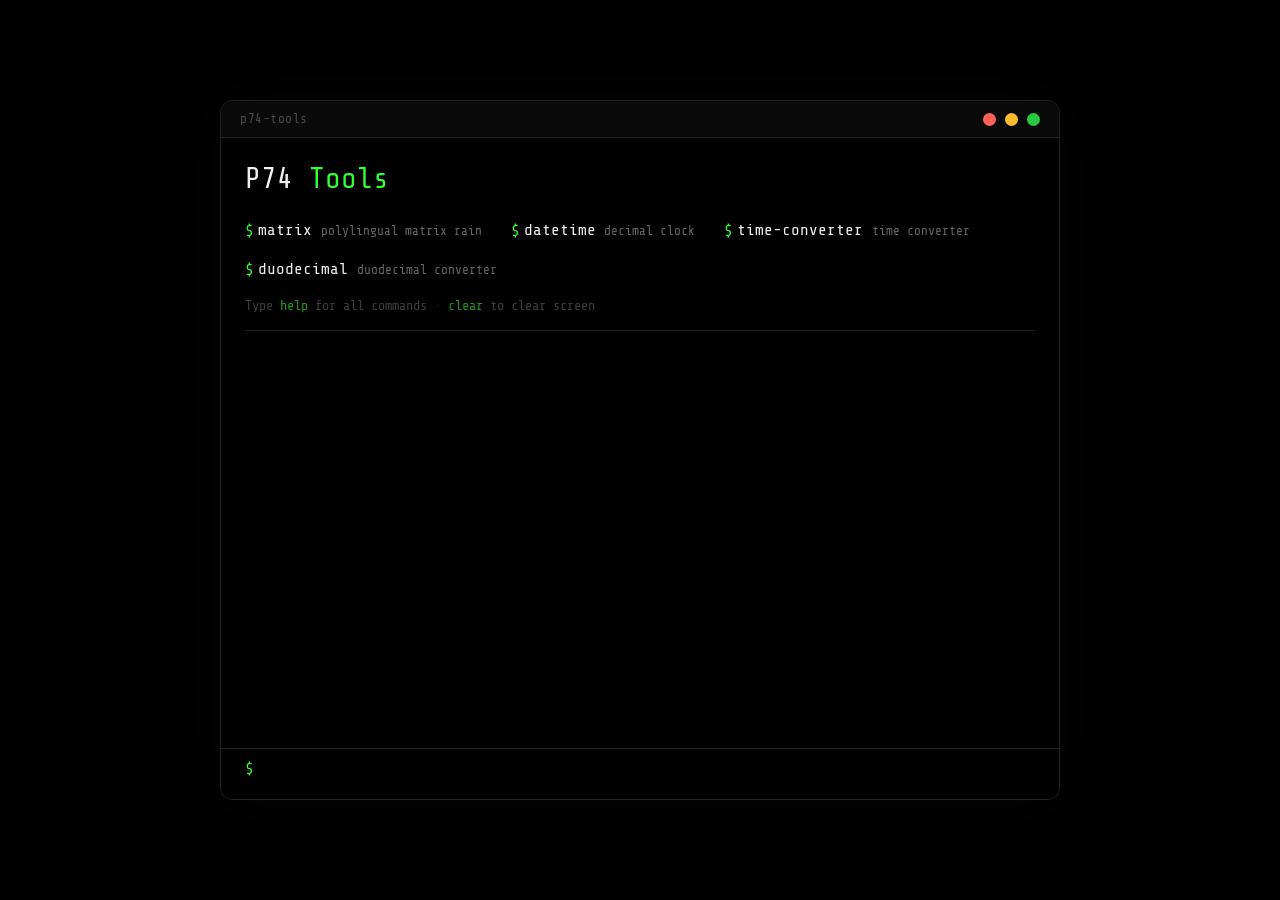
==== index.html @ e66444fe "Fixed mobile view index.html" ====
<!DOCTYPE html>
<html lang="en">

<head>
    <meta charset="UTF-8" />
    <meta http-equiv="X-UA-Compatible" content="IE=edge" />
    <meta name="viewport" content="width=device-width, initial-scale=1.0" />
    <title>P74 Tools</title>

    <link rel="preconnect" href="https://fonts.googleapis.com" />
    <link rel="preconnect" href="https://fonts.gstatic.com" crossorigin />
    <link href="https://fonts.googleapis.com/css2?family=Share+Tech+Mono&display=swap" rel="stylesheet" />

    <style>
    /* ── reset & base ── */
    * {
    margin: 0;
    padding: 0;
    box-sizing: border-box;
	}

	:root {
		font-size: 16px;
		--bg: #000000;
		--fg: #f0f0f0;
		--dim: #666666;
		--prompt: #33ff33;
		--border: #222222;
		--dot-red: #ff5f56;
		--dot-yellow: #ffbd2e;
		--dot-green: #27c93f;
	}

	html,
	body {
		height: 100%;
		overflow: hidden;
	}

	body {
		background: var(--bg);
		color: var(--fg);
		font-family: 'Share Tech Mono', monospace;
		display: flex;
		align-items: center;
		justify-content: center;
		padding: 2vw;
		margin: 0;
	}

	/* ── terminal window ── */
	.terminal {
		width: 100%;
		max-width: 840px;
		height: 90vh;
		max-height: 700px;
		background: var(--bg);
		border: 1px solid var(--border);
		border-radius: 12px;
		overflow: hidden;
		box-shadow: 0 0 60px rgba(255, 255, 255, 0.02);
		display: flex;
		flex-direction: column;
	}

	/* ── title bar ── */
	.titlebar {
		display: flex;
		align-items: center;
		padding: 0.7rem 1.2rem;
		background: #0a0a0a;
		border-bottom: 1px solid var(--border);
		user-select: none;
		flex-shrink: 0;
	}

	.titlebar .label {
		font-size: 0.8rem;
		color: var(--dim);
		letter-spacing: 0.04em;
		opacity: 0.7;
		font-family: 'Share Tech Mono', monospace;
	}

	.dots {
		display: flex;
		gap: 0.55rem;
		margin-left: auto;
		flex-shrink: 0;
	}

	.dot {
		width: 13px;
		height: 13px;
		border-radius: 50%;
		display: block;
		flex-shrink: 0;
	}
	.dot.red {
		background: var(--dot-red);
	}
	.dot.yellow {
		background: var(--dot-yellow);
	}
	.dot.green {
		background: var(--dot-green);
	}

	/* ── output area ── */
	.output {
		flex: 1;
		overflow-y: auto;
		padding: 0.5rem 1.5rem 0.2rem 1.5rem;
		background: var(--bg);
		font-size: 1rem;
		line-height: 1.6;
		scroll-behavior: smooth;
	}

	.output::-webkit-scrollbar {
		width: 6px;
	}
	.output::-webkit-scrollbar-track {
		background: transparent;
	}
	.output::-webkit-scrollbar-thumb {
		background: var(--border);
		border-radius: 4px;
	}
	.output::-webkit-scrollbar-thumb:hover {
		background: var(--dim);
	}

	/* ── sticky header (always visible) ── */
	.sticky-header {
		position: sticky;
		top: 0;
		background: var(--bg);
		z-index: 2;
		padding: 0.6rem 0 0.8rem 0;
		border-bottom: 1px solid var(--border);
		margin-bottom: 0.8rem;
	}

	.sticky-header .title {
		font-size: 1.8rem;
		color: var(--fg);
	}
	.sticky-header .title span {
		color: var(--prompt);
	}
	.sticky-header .hint {
		color: var(--dim);
		font-size: 0.85rem;
		margin-top: 0.4rem;
		opacity: 0.6;
	}

	.sticky-header .cmd-grid {
		display: flex;
		flex-wrap: wrap;
		gap: 0.8rem 1.8rem;
		margin-top: 0.7rem;
		padding: 0.3rem 0;
	}

	.sticky-header .cmd-grid a {
		color: var(--fg);
		text-decoration: none;
		font-size: 1rem;
		transition: color 0.2s;
		display: inline-flex;
		align-items: center;
		gap: 0.25rem;
	}

	.sticky-header .cmd-grid a .prompt-symbol {
		color: var(--prompt);
		font-weight: 400;
	}

	.sticky-header .cmd-grid a:hover {
		color: var(--prompt);
	}

	.sticky-header .cmd-grid a .cmd-name {
		border-bottom: 1px solid transparent;
		transition: border-color 0.2s;
	}
	.sticky-header .cmd-grid a:hover .cmd-name {
		border-bottom-color: var(--prompt);
	}

	.sticky-header .cmd-grid a .cmd-desc {
		color: var(--dim);
		font-size: 0.8rem;
		margin-left: 0.3rem;
	}
	.sticky-header .cmd-grid a:hover .cmd-desc {
		color: var(--dim);
	}

	/* ── dynamic lines ── */
	.output .line {
		white-space: pre-wrap;
		word-break: break-word;
		padding: 0.05rem 0;
	}

	.output .line.prompt-line {
		color: var(--fg);
	}

	.output .line.prompt-line .prompt-symbol {
		color: var(--prompt);
	}

	.output .line.output-line {
		color: var(--fg);
		padding-left: 0.5rem;
	}

	.output .line.output-line.dim {
		color: var(--dim);
	}

	.output .line.output-line.error {
		color: #ff6b6b;
	}

	.output .line.output-line.success {
		color: var(--prompt);
	}

	.output .line.output-line.help {
		color: var(--fg);
	}

	.output .line.output-line.help .cmd-name {
		color: #66d9ff;
	}

	.output .line.output-line.help .cmd-desc {
		color: var(--dim);
	}

	/* ── input line ── */
	.input-line {
		display: flex;
		align-items: center;
		padding: 0.6rem 1.5rem 1.2rem 1.5rem;
		background: var(--bg);
		border-top: 1px solid var(--border);
		flex-shrink: 0;
		gap: 0.6rem;
	}

	.input-line .prompt {
		color: var(--prompt);
		font-size: 1rem;
		font-family: 'Share Tech Mono', monospace;
		flex-shrink: 0;
	}

	.input-line #command-input {
		flex: 1;
		background: transparent;
		border: none;
		outline: none;
		color: var(--fg);
		font-family: 'Share Tech Mono', monospace;
		font-size: 1rem;
		padding: 0.1rem 0;
		caret-color: var(--prompt);
		min-width: 0;
	}

	.input-line #command-input::selection {
		background: rgba(51, 255, 51, 0.25);
	}

	/* ── responsive ── */
	@media (max-width: 640px) {
		:root {
			font-size: 14px;
		}
		/* Add margins on mobile – body padding increased */
		body {
			padding: 3vh 3vw;
		}
		.terminal {
			max-height: 88vh;
			height: 88vh;
			border-radius: 8px;
		}
		.output {
			padding: 0.3rem 1rem 0.2rem 1rem;
		}
		.input-line {
			padding: 0.4rem 1rem 0.8rem 1rem;
		}
		.titlebar {
			padding: 0.5rem 0.8rem;
		}
		.dot {
			width: 10px;
			height: 10px;
		}
		.titlebar .label {
			font-size: 0.65rem;
		}
		.sticky-header .title {
			font-size: 1.4rem;
		}
		.sticky-header .cmd-grid {
			gap: 0.4rem 1rem;
		}
		.sticky-header .cmd-grid a {
			font-size: 0.9rem;
		}
		.sticky-header .cmd-grid a .cmd-desc {
			display: none;
		}
	}

	@media (max-width: 400px) {
		:root {
			font-size: 12px;
		}
		body {
			padding: 2.5vh 2.5vw;
		}
		.terminal {
			max-height: 85vh;
			height: 85vh;
			border-radius: 6px;
		}
		.output {
			padding: 0.2rem 0.6rem 0.2rem 0.6rem;
		}
		.input-line {
			padding: 0.3rem 0.6rem 0.6rem 0.6rem;
		}
		.sticky-header .title {
			font-size: 1.2rem;
		}
		.sticky-header .cmd-grid a {
			font-size: 0.8rem;
		}
	}

	@media print {
		body {
			background: white;
			padding: 1rem;
		}
		.terminal {
			border-color: #ccc;
			box-shadow: none;
			height: auto;
			max-height: none;
			border-radius: 4px;
		}
		.titlebar {
			background: #eee;
			border-color: #ccc;
		}
		.titlebar .label {
			color: #555;
		}
		.dot {
			border: 1px solid #999;
			background: #ccc !important;
		}
		.output {
			background: white;
			color: black;
			overflow: visible;
			padding: 1rem;
		}
		.sticky-header {
			background: white;
			border-color: #ccc;
		}
		.sticky-header .title {
			color: black;
		}
		.sticky-header .title span {
			color: #006600;
		}
		.sticky-header .hint {
			color: #555;
		}
		.sticky-header .cmd-grid a {
			color: black;
		}
		.sticky-header .cmd-grid a .prompt-symbol {
			color: #006600;
		}
		.sticky-header .cmd-grid a .cmd-desc {
			color: #555;
		}
		.sticky-header .cmd-grid a:hover .cmd-name {
			border-bottom-color: #006600;
		}
		.output .line {
			color: black !important;
		}
		.output .line.prompt-line .prompt-symbol {
			color: #006600 !important;
		}
		.output .line.output-line.dim {
			color: #555 !important;
		}
		.output .line.output-line.error {
			color: #cc0000 !important;
		}
		.output .line.output-line.success {
			color: #006600 !important;
		}
		.output .line.output-line.help .cmd-name {
			color: #0055aa !important;
		}
		.output .line.output-line.help .cmd-desc {
			color: #555 !important;
		}
		.input-line {
			border-color: #ccc;
			background: white;
			padding: 0.5rem 1rem;
		}
		.input-line .prompt {
			color: #006600 !important;
		}
		.input-line #command-input {
			color: black;
			caret-color: black;
		}
		.input-line #command-input::selection {
			background: #ccc;
		}
	}
    </style>
</head>

<body>

    <div class="terminal">

        <!-- title bar -->
        <div class="titlebar">
            <span class="label">p74-tools</span>
            <span class="dots">
                <span class="dot red"></span>
                <span class="dot yellow"></span>
                <span class="dot green"></span>
            </span>
        </div>

        <!-- output -->
        <div class="output" id="output"></div>

        <!-- input line -->
        <div class="input-line">
            <span class="prompt">$</span>
            <input type="text" id="command-input" autofocus autocomplete="off" spellcheck="false" />
        </div>

    </div>

    <script>
        (function() {
            // ── DOM refs ──
            const output = document.getElementById('output');
            const input = document.getElementById('command-input');

            // ── state ──
            let history = [];
            let historyIndex = -1;

            // ── helpers ──
            function scrollToBottom() {
                output.scrollTop = output.scrollHeight;
            }

            function appendLine(text, className = '') {
                const div = document.createElement('div');
                div.className = 'line ' + className;
                div.innerHTML = text;
                output.appendChild(div);
                scrollToBottom();
            }

            function appendOutput(text, className = 'output-line') {
                appendLine(text, className);
            }

            function appendPrompt(cmd) {
                appendLine(`<span class="prompt-symbol">$</span> ${cmd}`, 'prompt-line');
            }

            // ── sticky header (always visible) ──
            function buildStickyHeader() {
                const header = document.createElement('div');
                header.className = 'sticky-header';
                header.id = 'sticky-header';
                header.innerHTML = `
                    <div class="title">P74 <span>Tools</span></div>
                    <div class="cmd-grid">
                        <a href="matrix.html">
                            <span class="prompt-symbol">$</span>
                            <span class="cmd-name">matrix</span>
                            <span class="cmd-desc">polylingual matrix rain</span>
                        </a>
                        <a href="datetime.html">
                            <span class="prompt-symbol">$</span>
                            <span class="cmd-name">datetime</span>
                            <span class="cmd-desc">decimal clock</span>
                        </a>
                        <a href="datetime-converter.html">
                            <span class="prompt-symbol">$</span>
                            <span class="cmd-name">time-converter</span>
                            <span class="cmd-desc">time converter</span>
                        </a>
                        <a href="duodecimal.html">
                            <span class="prompt-symbol">$</span>
                            <span class="cmd-name">duodecimal</span>
                            <span class="cmd-desc">duodecimal converter</span>
                        </a>
                    </div>
                    <div class="hint">Type <span style="color:var(--prompt)">help</span> for all commands · <span style="color:var(--prompt)">clear</span> to clear screen</div>
                `;
                return header;
            }

            function renderStickyHeader() {
                const old = document.getElementById('sticky-header');
                if (old) old.remove();
                const header = buildStickyHeader();
                output.prepend(header);
                scrollToBottom();
            }

            // ── command logic ──
            function processCommand(cmd) {
                const trimmed = cmd.trim();

                if (trimmed === '') {
                    appendPrompt('');
                    return;
                }

                appendPrompt(trimmed);

                const lower = trimmed.toLowerCase();

                // ---- new commands ----
                // cat (alone or with arguments)
                if (lower === 'cat' || lower.startsWith('cat ')) {
                    appendOutput('Meow', 'output-line');
                    return;
                }

                // touch (alone or with arguments)
                if (lower === 'touch' || lower.startsWith('touch ')) {
                    appendOutput('permission denied', 'output-line error');
                    return;
                }

                // uname (exact match only)
                if (lower === 'uname') {
                    appendOutput('P74', 'output-line');
                    return;
                }

                // whoami (exact match only)
                if (lower === 'whoami') {
                    appendOutput('Pouyan', 'output-line');
                    return;
                }

                // man (alone or with argument)
                if (lower === 'man' || lower.startsWith('man ')) {
                    let arg = '';
                    if (lower === 'man') {
                        arg = '';
                    } else {
                        // extract the argument after the space (preserve original case)
                        const spaceIndex = trimmed.indexOf(' ');
                        if (spaceIndex !== -1) {
                            arg = trimmed.substring(spaceIndex + 1);
                        } else {
                            // fallback (should not happen)
                            arg = '';
                        }
                    }
                    appendOutput(`= woman${arg ? ' ' + arg : ''}`, 'output-line');
                    return;
                }
				
				// woman (alone or with argument)
                if (lower === 'woman' || lower.startsWith('woman ')) {
                    let arg = '';
                    if (lower === 'woman') {
                        arg = '';
                    } else {
                        // extract the argument after the space (preserve original case)
                        const spaceIndex = trimmed.indexOf(' ');
                        if (spaceIndex !== -1) {
                            arg = trimmed.substring(spaceIndex + 1);
                        } else {
                            // fallback (should not happen)
                            arg = '';
                        }
                    }
                    appendOutput(`= man${arg ? ' ' + arg : ''}`, 'output-line');
                    return;
                }

                // Navigation commands – redirect immediately
                const navCommands = {
                    'matrix': 'matrix.html',
                    'datetime': 'datetime.html',
                    'time-converter': 'datetime-converter.html',
                    'duodecimal': 'duodecimal.html',
                };

                if (navCommands[lower]) {
                    window.location.href = navCommands[lower];
                    return;
                }

                // System / easter egg commands
                switch (lower) {
                    case 'exit':
                        appendOutput('→ closing tab …', 'output-line dim');
                        setTimeout(() => {
                            try {
                                window.close();
                            } catch (_) {
                                appendOutput('⚠️  Cannot close tab programmatically. Please close it manually (Ctrl+W / Cmd+W).',
                                    'output-line error');
                            }
                        }, 200);
                        break;

                    case 'help':
                        appendOutput('', '');
                        appendOutput('Available commands:', 'output-line help');
                        appendOutput('  <span class="cmd-name">matrix</span>            <span class="cmd-desc">Polylingual Matrix Rain</span>',
                            'output-line help');
                        appendOutput('  <span class="cmd-name">datetime</span>          <span class="cmd-desc">Decimal Clock</span>',
                            'output-line help');
                        appendOutput('  <span class="cmd-name">time-converter</span>    <span class="cmd-desc">Time Converter</span>',
                            'output-line help');
                        appendOutput('  <span class="cmd-name">duodecimal</span>        <span class="cmd-desc">Duodecimal Converter</span>',
                            'output-line help');
                        appendOutput('  <span class="cmd-name">cat</span>               <span class="cmd-desc">Concatenate files</span>',
                            'output-line help');
                        appendOutput('  <span class="cmd-name">man</span>               <span class="cmd-desc">Reference manuals</span>',
                            'output-line help');
                        appendOutput('  <span class="cmd-name">touch</span>             <span class="cmd-desc">Change file timestamps</span>',
                            'output-line help');
                        appendOutput('  <span class="cmd-name">uname</span>             <span class="cmd-desc">Print system name</span>',
                            'output-line help');
                        appendOutput('  <span class="cmd-name">whoami</span>            <span class="cmd-desc">Print current user</span>',
                            'output-line help');
                        appendOutput('  <span class="cmd-name">clear</span>             <span class="cmd-desc">Clear the terminal screen</span>',
                            'output-line help');
                        appendOutput('  <span class="cmd-name">exit</span>              <span class="cmd-desc">Close the tab</span>',
                            'output-line help');
                        appendOutput('  <span class="cmd-name">help</span>              <span class="cmd-desc">Show this help</span>',
                            'output-line help');
                        appendOutput('  <span class="cmd-name">pwd</span>               <span class="cmd-desc">Print working directory</span>',
                            'output-line help');
                        appendOutput('  <span class="cmd-name">ls</span>                <span class="cmd-desc">List directory contents</span>',
                            'output-line help');
                        appendOutput('  <span class="cmd-name">cd</span>                <span class="cmd-desc">Change directory</span>',
                            'output-line help');
                        appendOutput('', '');
                        break;

                    case 'clear':
                        const header = document.getElementById('sticky-header');
                        output.innerHTML = '';
                        if (header) {
                            output.appendChild(header);
                        } else {
                            renderStickyHeader();
                        }
                        scrollToBottom();
                        break;

                    case 'pwd':
                        appendOutput('/ir/01001010/index', 'output-line dim');
                        break;

                    case 'ls':
                        appendOutput('permission denied', 'output-line error');
                        break;

                    case 'cd':
                        appendOutput('permission denied', 'output-line error');
                        break;

                    default:
                        appendOutput(`"${trimmed}": command not found`, 'output-line error');
                        break;
                }
            }

            // ── input handling ──
            function handleSubmit() {
                const cmd = input.value;
                if (cmd === undefined || cmd === null) return;

                const trimmed = cmd.trim();
                if (trimmed !== '') {
                    history.push(cmd);
                    historyIndex = history.length;
                } else {
                    historyIndex = history.length;
                }

                input.value = '';
                processCommand(cmd);
                historyIndex = history.length;
            }

            // ── keyboard events ──
            input.addEventListener('keydown', function(e) {
                if (e.key === 'Enter') {
                    e.preventDefault();
                    handleSubmit();
                    return;
                }

                if (e.key === 'ArrowUp') {
                    e.preventDefault();
                    if (history.length === 0) return;
                    if (historyIndex > 0) {
                        historyIndex--;
                        input.value = history[historyIndex];
                    }
                    setTimeout(() => {
                        input.selectionStart = input.selectionEnd = input.value.length;
                    }, 0);
                    return;
                }

                if (e.key === 'ArrowDown') {
                    e.preventDefault();
                    if (history.length === 0) return;
                    if (historyIndex < history.length - 1) {
                        historyIndex++;
                        input.value = history[historyIndex];
                    } else {
                        historyIndex = history.length;
                        input.value = '';
                    }
                    setTimeout(() => {
                        input.selectionStart = input.selectionEnd = input.value.length;
                    }, 0);
                    return;
                }

                // Ctrl+L / Cmd+L → clear
                if ((e.ctrlKey || e.metaKey) && e.key === 'l') {
                    e.preventDefault();
                    const header = document.getElementById('sticky-header');
                    output.innerHTML = '';
                    if (header) {
                        output.appendChild(header);
                    } else {
                        renderStickyHeader();
                    }
                    scrollToBottom();
                }
            });

            // ── focus management ──
            document.querySelector('.terminal').addEventListener('click', function(e) {
                if (e.target.tagName !== 'INPUT') {
                    input.focus();
                }
            });

            input.addEventListener('blur', function() {
                setTimeout(() => {
                    if (document.activeElement !== input) {
                        input.focus();
                    }
                }, 10);
            });

            // ── init ──
            renderStickyHeader();

            setTimeout(() => {
                input.focus();
            }, 100);

            output.addEventListener('click', function() {
                input.focus();
            });

            console.log('⎯⎯⎯⎯⎯⎯⎯⎯⎯⎯⎯⎯⎯⎯⎯⎯⎯⎯⎯⎯⎯⎯⎯⎯⎯⎯⎯⎯⎯⎯⎯⎯⎯⎯⎯⎯⎯⎯⎯⎯⎯⎯⎯⎯⎯⎯⎯⎯');
            console.log('  P74 Tools terminal active');
            console.log('  Type "help" for commands · "clear" to clear');
            console.log('⎯⎯⎯⎯⎯⎯⎯⎯⎯⎯⎯⎯⎯⎯⎯⎯⎯⎯⎯⎯⎯⎯⎯⎯⎯⎯⎯⎯⎯⎯⎯⎯⎯⎯⎯⎯⎯⎯⎯⎯⎯⎯⎯⎯⎯⎯⎯⎯');

        })();
    </script>

</body>

</html>
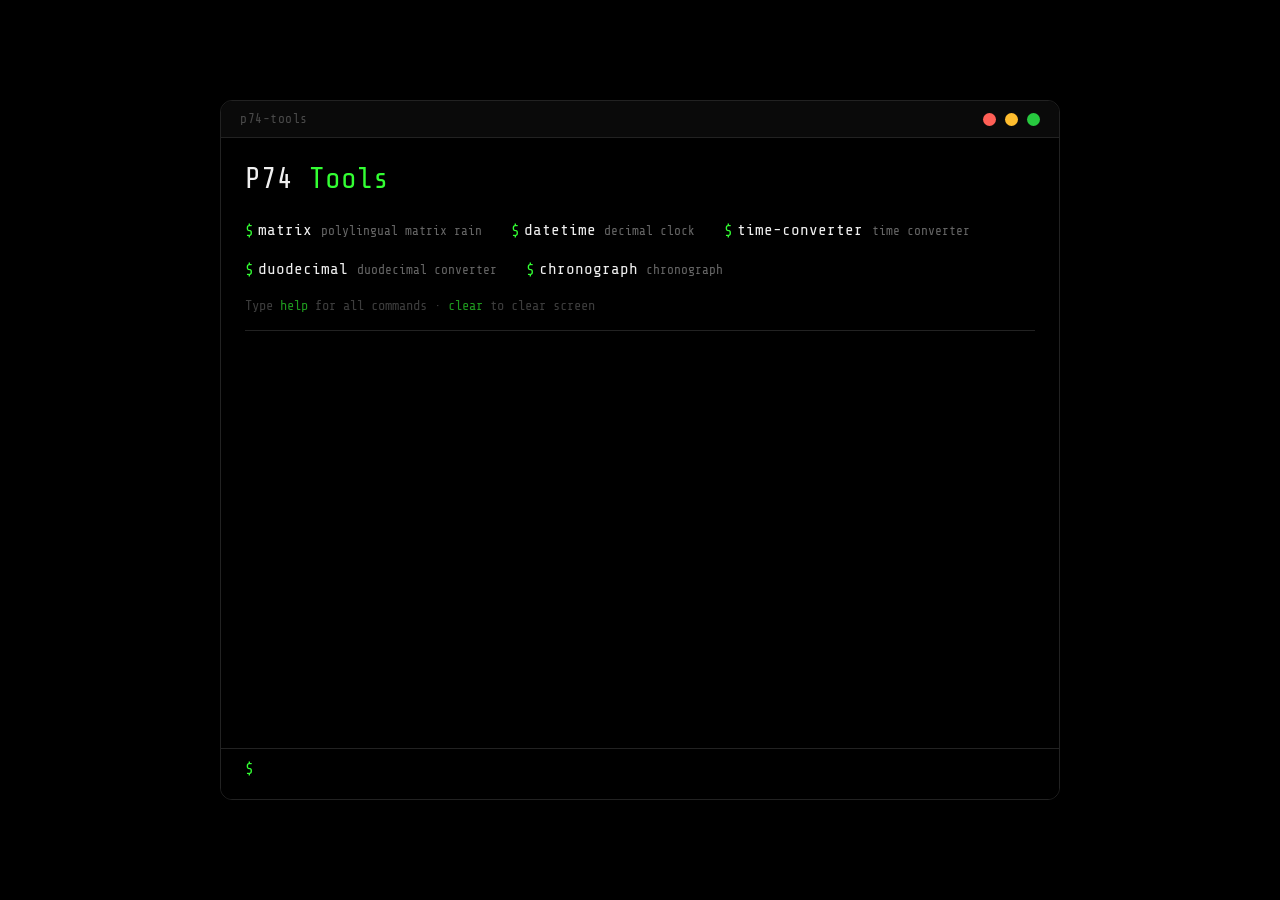
==== commit b1abbfb3: "Added new page" ====
--- a/index.html
+++ b/index.html
@@ -10,6 +10,8 @@
     <link rel="preconnect" href="https://fonts.googleapis.com" />
     <link rel="preconnect" href="https://fonts.gstatic.com" crossorigin />
     <link href="https://fonts.googleapis.com/css2?family=Share+Tech+Mono&display=swap" rel="stylesheet" />
+	
+	<link rel="icon" href="icon.ico" />
 
     <style>
     /* ── reset & base ── */
@@ -58,7 +60,7 @@
 		border: 1px solid var(--border);
 		border-radius: 12px;
 		overflow: hidden;
-		box-shadow: 0 0 60px rgba(255, 255, 255, 0.02);
+		/* removed box-shadow to eliminate glow */
 		display: flex;
 		flex-direction: column;
 	}
@@ -527,6 +529,11 @@
                             <span class="cmd-name">duodecimal</span>
                             <span class="cmd-desc">duodecimal converter</span>
                         </a>
+                        <a href="chronograph.html">
+                            <span class="prompt-symbol">$</span>
+                            <span class="cmd-name">chronograph</span>
+                            <span class="cmd-desc">chronograph</span>
+                        </a>
                     </div>
                     <div class="hint">Type <span style="color:var(--prompt)">help</span> for all commands · <span style="color:var(--prompt)">clear</span> to clear screen</div>
                 `;
@@ -623,6 +630,7 @@
                     'datetime': 'datetime.html',
                     'time-converter': 'datetime-converter.html',
                     'duodecimal': 'duodecimal.html',
+                    'chronograph': 'chronograph.html',
                 };
 
                 if (navCommands[lower]) {
@@ -655,6 +663,8 @@
                             'output-line help');
                         appendOutput('  <span class="cmd-name">duodecimal</span>        <span class="cmd-desc">Duodecimal Converter</span>',
                             'output-line help');
+                        appendOutput('  <span class="cmd-name">chronograph</span>       <span class="cmd-desc">Chronograph</span>',
+                            'output-line help');
                         appendOutput('  <span class="cmd-name">cat</span>               <span class="cmd-desc">Concatenate files</span>',
                             'output-line help');
                         appendOutput('  <span class="cmd-name">man</span>               <span class="cmd-desc">Reference manuals</span>',
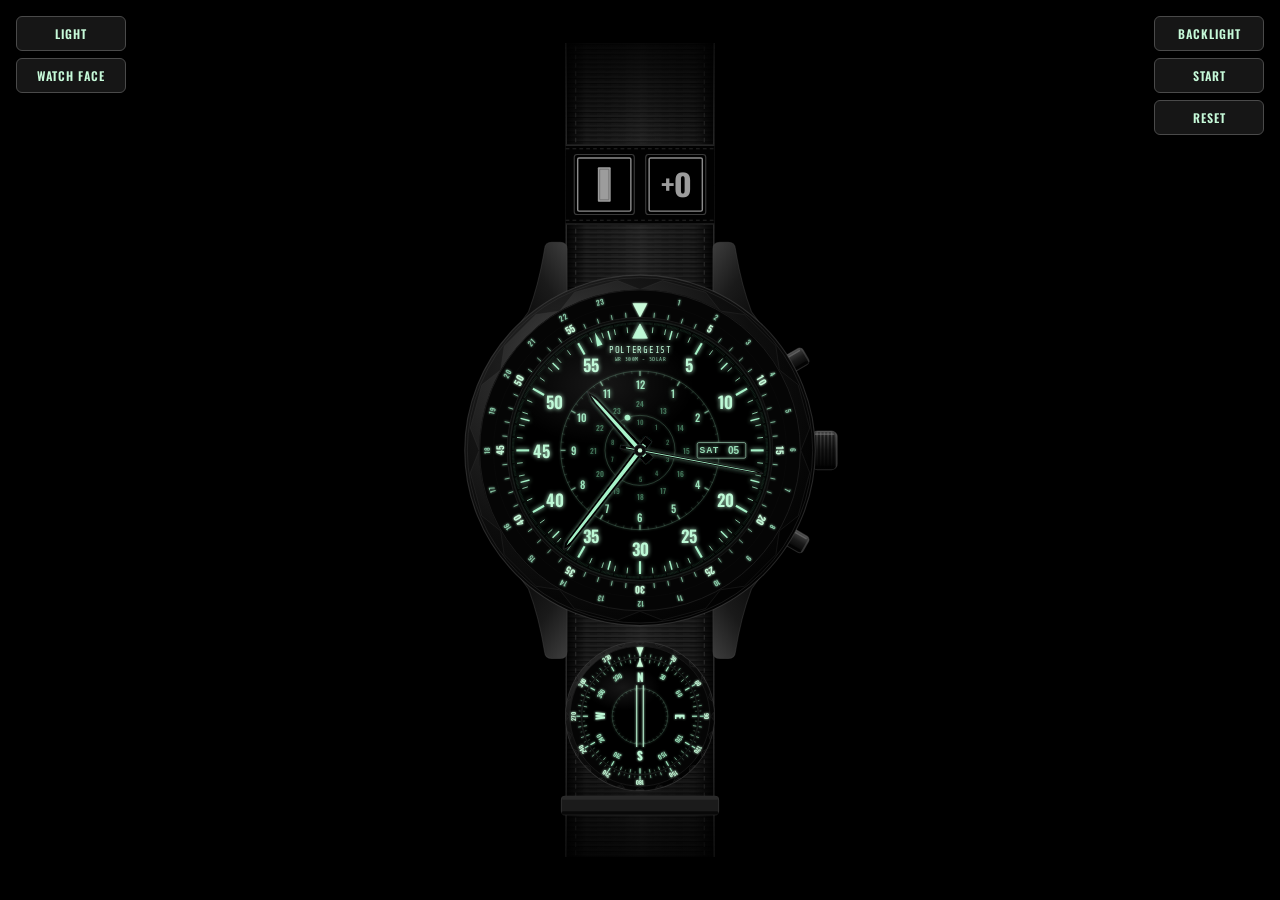
==== commit 25494ac5: "Added zoom capability and fixed minor bugs" ====
--- a/index.html
+++ b/index.html
@@ -1,827 +1,2215 @@
 <!DOCTYPE html>
 <html lang="en">
-
 <head>
-    <meta charset="UTF-8" />
-    <meta http-equiv="X-UA-Compatible" content="IE=edge" />
-    <meta name="viewport" content="width=device-width, initial-scale=1.0" />
-    <title>P74 Tools</title>
-
-    <link rel="preconnect" href="https://fonts.googleapis.com" />
-    <link rel="preconnect" href="https://fonts.gstatic.com" crossorigin />
-    <link href="https://fonts.googleapis.com/css2?family=Share+Tech+Mono&display=swap" rel="stylesheet" />
-	
-	<link rel="icon" href="icon.ico" />
-
-    <style>
-    /* ── reset & base ── */
-    * {
+<meta charset="utf-8">
+<meta name="viewport" content="width=device-width, initial-scale=1, maximum-scale=1, user-scalable=no, viewport-fit=cover">
+<title>Poltergeist Watch</title>
+<link rel="icon" href="icon.ico"/>
+
+<!-- Tactical / military condensed font (Oswald) + monospaced brand font (Share Tech Mono) -->
+<link rel="preconnect" href="https://fonts.googleapis.com">
+<link rel="preconnect" href="https://fonts.gstatic.com" crossorigin>
+<link href="https://fonts.googleapis.com/css2?family=Oswald:wght@400;500;600;700&family=Share+Tech+Mono&display=swap" rel="stylesheet">
+
+<style>
+  html, body {
+    height: 100%;
     margin: 0;
-    padding: 0;
-    box-sizing: border-box;
-	}
-
-	:root {
-		font-size: 16px;
-		--bg: #000000;
-		--fg: #f0f0f0;
-		--dim: #666666;
-		--prompt: #33ff33;
-		--border: #222222;
-		--dot-red: #ff5f56;
-		--dot-yellow: #ffbd2e;
-		--dot-green: #27c93f;
-	}
-
-	html,
-	body {
-		height: 100%;
-		overflow: hidden;
-	}
-
-	body {
-		background: var(--bg);
-		color: var(--fg);
-		font-family: 'Share Tech Mono', monospace;
-		display: flex;
-		align-items: center;
-		justify-content: center;
-		padding: 2vw;
-		margin: 0;
-	}
-
-	/* ── terminal window ── */
-	.terminal {
-		width: 100%;
-		max-width: 840px;
-		height: 90vh;
-		max-height: 700px;
-		background: var(--bg);
-		border: 1px solid var(--border);
-		border-radius: 12px;
-		overflow: hidden;
-		/* removed box-shadow to eliminate glow */
-		display: flex;
-		flex-direction: column;
-	}
-
-	/* ── title bar ── */
-	.titlebar {
-		display: flex;
-		align-items: center;
-		padding: 0.7rem 1.2rem;
-		background: #0a0a0a;
-		border-bottom: 1px solid var(--border);
-		user-select: none;
-		flex-shrink: 0;
-	}
-
-	.titlebar .label {
-		font-size: 0.8rem;
-		color: var(--dim);
-		letter-spacing: 0.04em;
-		opacity: 0.7;
-		font-family: 'Share Tech Mono', monospace;
-	}
-
-	.dots {
-		display: flex;
-		gap: 0.55rem;
-		margin-left: auto;
-		flex-shrink: 0;
-	}
-
-	.dot {
-		width: 13px;
-		height: 13px;
-		border-radius: 50%;
-		display: block;
-		flex-shrink: 0;
-	}
-	.dot.red {
-		background: var(--dot-red);
-	}
-	.dot.yellow {
-		background: var(--dot-yellow);
-	}
-	.dot.green {
-		background: var(--dot-green);
-	}
-
-	/* ── output area ── */
-	.output {
-		flex: 1;
-		overflow-y: auto;
-		padding: 0.5rem 1.5rem 0.2rem 1.5rem;
-		background: var(--bg);
-		font-size: 1rem;
-		line-height: 1.6;
-		scroll-behavior: smooth;
-	}
-
-	.output::-webkit-scrollbar {
-		width: 6px;
-	}
-	.output::-webkit-scrollbar-track {
-		background: transparent;
-	}
-	.output::-webkit-scrollbar-thumb {
-		background: var(--border);
-		border-radius: 4px;
-	}
-	.output::-webkit-scrollbar-thumb:hover {
-		background: var(--dim);
-	}
-
-	/* ── sticky header (always visible) ── */
-	.sticky-header {
-		position: sticky;
-		top: 0;
-		background: var(--bg);
-		z-index: 2;
-		padding: 0.6rem 0 0.8rem 0;
-		border-bottom: 1px solid var(--border);
-		margin-bottom: 0.8rem;
-	}
-
-	.sticky-header .title {
-		font-size: 1.8rem;
-		color: var(--fg);
-	}
-	.sticky-header .title span {
-		color: var(--prompt);
-	}
-	.sticky-header .hint {
-		color: var(--dim);
-		font-size: 0.85rem;
-		margin-top: 0.4rem;
-		opacity: 0.6;
-	}
-
-	.sticky-header .cmd-grid {
-		display: flex;
-		flex-wrap: wrap;
-		gap: 0.8rem 1.8rem;
-		margin-top: 0.7rem;
-		padding: 0.3rem 0;
-	}
-
-	.sticky-header .cmd-grid a {
-		color: var(--fg);
-		text-decoration: none;
-		font-size: 1rem;
-		transition: color 0.2s;
-		display: inline-flex;
-		align-items: center;
-		gap: 0.25rem;
-	}
-
-	.sticky-header .cmd-grid a .prompt-symbol {
-		color: var(--prompt);
-		font-weight: 400;
-	}
-
-	.sticky-header .cmd-grid a:hover {
-		color: var(--prompt);
-	}
-
-	.sticky-header .cmd-grid a .cmd-name {
-		border-bottom: 1px solid transparent;
-		transition: border-color 0.2s;
-	}
-	.sticky-header .cmd-grid a:hover .cmd-name {
-		border-bottom-color: var(--prompt);
-	}
-
-	.sticky-header .cmd-grid a .cmd-desc {
-		color: var(--dim);
-		font-size: 0.8rem;
-		margin-left: 0.3rem;
-	}
-	.sticky-header .cmd-grid a:hover .cmd-desc {
-		color: var(--dim);
-	}
-
-	/* ── dynamic lines ── */
-	.output .line {
-		white-space: pre-wrap;
-		word-break: break-word;
-		padding: 0.05rem 0;
-	}
-
-	.output .line.prompt-line {
-		color: var(--fg);
-	}
-
-	.output .line.prompt-line .prompt-symbol {
-		color: var(--prompt);
-	}
-
-	.output .line.output-line {
-		color: var(--fg);
-		padding-left: 0.5rem;
-	}
-
-	.output .line.output-line.dim {
-		color: var(--dim);
-	}
-
-	.output .line.output-line.error {
-		color: #ff6b6b;
-	}
-
-	.output .line.output-line.success {
-		color: var(--prompt);
-	}
-
-	.output .line.output-line.help {
-		color: var(--fg);
-	}
-
-	.output .line.output-line.help .cmd-name {
-		color: #66d9ff;
-	}
-
-	.output .line.output-line.help .cmd-desc {
-		color: var(--dim);
-	}
-
-	/* ── input line ── */
-	.input-line {
-		display: flex;
-		align-items: center;
-		padding: 0.6rem 1.5rem 1.2rem 1.5rem;
-		background: var(--bg);
-		border-top: 1px solid var(--border);
-		flex-shrink: 0;
-		gap: 0.6rem;
-	}
-
-	.input-line .prompt {
-		color: var(--prompt);
-		font-size: 1rem;
-		font-family: 'Share Tech Mono', monospace;
-		flex-shrink: 0;
-	}
-
-	.input-line #command-input {
-		flex: 1;
-		background: transparent;
-		border: none;
-		outline: none;
-		color: var(--fg);
-		font-family: 'Share Tech Mono', monospace;
-		font-size: 1rem;
-		padding: 0.1rem 0;
-		caret-color: var(--prompt);
-		min-width: 0;
-	}
-
-	.input-line #command-input::selection {
-		background: rgba(51, 255, 51, 0.25);
-	}
-
-	/* ── responsive ── */
-	@media (max-width: 640px) {
-		:root {
-			font-size: 14px;
-		}
-		/* Add margins on mobile – body padding increased */
-		body {
-			padding: 3vh 3vw;
-		}
-		.terminal {
-			max-height: 88vh;
-			height: 88vh;
-			border-radius: 8px;
-		}
-		.output {
-			padding: 0.3rem 1rem 0.2rem 1rem;
-		}
-		.input-line {
-			padding: 0.4rem 1rem 0.8rem 1rem;
-		}
-		.titlebar {
-			padding: 0.5rem 0.8rem;
-		}
-		.dot {
-			width: 10px;
-			height: 10px;
-		}
-		.titlebar .label {
-			font-size: 0.65rem;
-		}
-		.sticky-header .title {
-			font-size: 1.4rem;
-		}
-		.sticky-header .cmd-grid {
-			gap: 0.4rem 1rem;
-		}
-		.sticky-header .cmd-grid a {
-			font-size: 0.9rem;
-		}
-		.sticky-header .cmd-grid a .cmd-desc {
-			display: none;
-		}
-	}
-
-	@media (max-width: 400px) {
-		:root {
-			font-size: 12px;
-		}
-		body {
-			padding: 2.5vh 2.5vw;
-		}
-		.terminal {
-			max-height: 85vh;
-			height: 85vh;
-			border-radius: 6px;
-		}
-		.output {
-			padding: 0.2rem 0.6rem 0.2rem 0.6rem;
-		}
-		.input-line {
-			padding: 0.3rem 0.6rem 0.6rem 0.6rem;
-		}
-		.sticky-header .title {
-			font-size: 1.2rem;
-		}
-		.sticky-header .cmd-grid a {
-			font-size: 0.8rem;
-		}
-	}
-
-	@media print {
-		body {
-			background: white;
-			padding: 1rem;
-		}
-		.terminal {
-			border-color: #ccc;
-			box-shadow: none;
-			height: auto;
-			max-height: none;
-			border-radius: 4px;
-		}
-		.titlebar {
-			background: #eee;
-			border-color: #ccc;
-		}
-		.titlebar .label {
-			color: #555;
-		}
-		.dot {
-			border: 1px solid #999;
-			background: #ccc !important;
-		}
-		.output {
-			background: white;
-			color: black;
-			overflow: visible;
-			padding: 1rem;
-		}
-		.sticky-header {
-			background: white;
-			border-color: #ccc;
-		}
-		.sticky-header .title {
-			color: black;
-		}
-		.sticky-header .title span {
-			color: #006600;
-		}
-		.sticky-header .hint {
-			color: #555;
-		}
-		.sticky-header .cmd-grid a {
-			color: black;
-		}
-		.sticky-header .cmd-grid a .prompt-symbol {
-			color: #006600;
-		}
-		.sticky-header .cmd-grid a .cmd-desc {
-			color: #555;
-		}
-		.sticky-header .cmd-grid a:hover .cmd-name {
-			border-bottom-color: #006600;
-		}
-		.output .line {
-			color: black !important;
-		}
-		.output .line.prompt-line .prompt-symbol {
-			color: #006600 !important;
-		}
-		.output .line.output-line.dim {
-			color: #555 !important;
-		}
-		.output .line.output-line.error {
-			color: #cc0000 !important;
-		}
-		.output .line.output-line.success {
-			color: #006600 !important;
-		}
-		.output .line.output-line.help .cmd-name {
-			color: #0055aa !important;
-		}
-		.output .line.output-line.help .cmd-desc {
-			color: #555 !important;
-		}
-		.input-line {
-			border-color: #ccc;
-			background: white;
-			padding: 0.5rem 1rem;
-		}
-		.input-line .prompt {
-			color: #006600 !important;
-		}
-		.input-line #command-input {
-			color: black;
-			caret-color: black;
-		}
-		.input-line #command-input::selection {
-			background: #ccc;
-		}
-	}
-    </style>
+    background: #000;
+    overflow: hidden;
+    user-select: none;
+    -webkit-user-select: none;
+    -webkit-touch-callout: none;
+    -webkit-tap-highlight-color: transparent;
+    /* MOBILE FIX: stop the browser from turning drags into scroll / zoom /
+       pull-to-refresh (which fires pointercancel and kills the bezel drag) */
+    touch-action: none;
+    overscroll-behavior: none;
+    transition: background-color 0.25s ease;
+  }
+  body {
+    display: flex;
+    align-items: center;
+    justify-content: center;
+  }
+
+  /* ================= ZOOM / PAN CONTAINER ================= */
+  #stage {
+    display: block;
+    flex: none;
+    transform-origin: 50% 50%;     /* the dial centre; script sets translate + scale */
+    touch-action: none;
+  }
+  html.zoomed body     { cursor: grab; }
+  html.panning,
+  html.panning * { cursor: grabbing !important; }
+
+  /* ================= VIEW CONTAINERS ================= */
+  .watchSvg {
+    display: block;
+    height: auto;
+    /* MOBILE FIX: touch-action must be set on the <svg> root element;
+       many mobile browsers ignore it on SVG child elements */
+    touch-action: none;
+    -webkit-user-select: none;
+    user-select: none;
+    -webkit-touch-callout: none;
+  }
+  #watch     { width: min(94vw, 54vh);    aspect-ratio: 340 / 570; }  /* full watch on strap   */
+  #watchFace { width: min(94vmin, 840px); aspect-ratio: 1 / 1;     }  /* dial only             */
+  .watchSvg.is-hidden { display: none; }
+
+  /* ================= BEZEL TOUCH TARGETS ================= */
+  #bezelHit,
+  #fBezelHit {
+    -webkit-tap-highlight-color: transparent;
+    -webkit-touch-callout: none;
+    touch-action: none;
+  }
+
+  #compassBezelHit,
+  #compassTap {
+    -webkit-tap-highlight-color: transparent;
+    -webkit-touch-callout: none;
+    touch-action: none;
+  }
+
+  /* inner rim strokes overlap the bezel hit band — let touches pass through */
+  #caseInnerRim { pointer-events: none; }
+
+  /* ================= CORNER BUTTONS ================= */
+  #modeToggle,
+  #viewToggle,
+  #backlightBtn {
+    position: fixed;
+    right: 16px;
+    z-index: 100;
+    width: 110px;
+    padding: 8px 16px;
+    border-radius: 6px;
+    border: 1px solid #4a4a4a;
+    background: #161616;
+    color: #c6fad9;
+    font-family: 'Oswald', 'Bahnschrift Condensed', 'DIN Condensed',
+                 'Arial Narrow', 'Helvetica Neue', Helvetica, Arial, sans-serif;
+    font-size: 12px;
+    font-weight: 600;
+    letter-spacing: 1px;
+    text-transform: uppercase;
+    cursor: pointer;
+    transition: background-color 0.2s ease, color 0.2s ease, border-color 0.2s ease;
+    -webkit-touch-callout: none;
+    touch-action: none;
+  }
+  #modeToggle   { top: 16px; right: auto; left: 16px; }
+  #viewToggle   { top: 58px; right: auto; left: 16px; }
+  #backlightBtn { top: 16px; }
+
+  /* ================= CHRONOGRAPH CORNER BUTTONS ================= */
+  #chronoStartBtn,
+  #chronoResetBtn {
+    position: fixed;
+    right: 16px;
+    z-index: 100;
+    width: 110px;
+    padding: 8px 16px;
+    border-radius: 6px;
+    border: 1px solid #4a4a4a;
+    background: #161616;
+    color: #c6fad9;
+    font-family: 'Oswald', 'Bahnschrift Condensed', 'DIN Condensed',
+                 'Arial Narrow', 'Helvetica Neue', Helvetica, Arial, sans-serif;
+    font-size: 12px;
+    font-weight: 600;
+    letter-spacing: 1px;
+    text-transform: uppercase;
+    cursor: pointer;
+    transition: background-color 0.2s ease, color 0.2s ease, border-color 0.2s ease;
+    -webkit-touch-callout: none;
+    touch-action: none;
+  }
+  #chronoStartBtn { top: 58px;  }
+  #chronoResetBtn { top: 100px; }
+  #chronoStartBtn:hover,
+  #chronoResetBtn:hover { background: #262626; }
+  #chronoStartBtn:active,
+  #chronoResetBtn:active { transform: translateY(1px); }
+
+  html.light-mode #chronoStartBtn,
+  html.light-mode #chronoResetBtn {
+    background: #ffffff;
+    color: #111111;
+    border-color: #999999;
+  }
+  html.light-mode #chronoStartBtn:hover,
+  html.light-mode #chronoResetBtn:hover { background: #f0f0f0; }
+
+  /* chronograph pushers (full watch only) */
+  .pusher {
+    cursor: pointer;
+    touch-action: none;
+    -webkit-touch-callout: none;
+    -webkit-tap-highlight-color: transparent;
+  }
+  .pusher:focus { outline: none; }
+
+  #modeToggle:hover,
+  #viewToggle:hover,
+  #backlightBtn:hover { background: #262626; }
+  #modeToggle:active,
+  #viewToggle:active { transform: translateY(1px); }
+
+  /* backlight button reads as "lit" while held */
+  #backlightBtn[aria-pressed="true"] {
+    background: #5fbcff;
+    border-color: #5fbcff;
+    color: #000000;
+  }
+
+  /* ================= CROWN (hold for backlight) ================= */
+  #crown {
+    cursor: pointer;
+    touch-action: none;
+    -webkit-touch-callout: none;
+  }
+  #crown:focus { outline: none; }
+  #crown:focus-visible { outline: none; }
+
+  /* ================= LIGHT MODE OVERRIDES ================= */
+  html.light-mode,
+  html.light-mode body {
+    background: #ffffff;
+  }
+
+  html.light-mode #modeToggle,
+  html.light-mode #viewToggle,
+  html.light-mode #backlightBtn {
+    background: #ffffff;
+    color: #111111;
+    border-color: #999999;
+  }
+  html.light-mode #modeToggle:hover,
+  html.light-mode #viewToggle:hover,
+  html.light-mode #backlightBtn:hover { background: #f0f0f0; }
+
+  html.light-mode #backlightBtn[aria-pressed="true"] {
+    background: #5fbcff;
+    border-color: #5fbcff;
+    color: #000000;
+  }
+
+  /* turn off every glow filter */
+  html.light-mode .watchSvg [filter] {
+    filter: none;
+  }
+
+  /* green fills → white */
+  html.light-mode .watchSvg [fill="#a7f3c9"],
+  html.light-mode .watchSvg [fill="#b6f7d0"],
+  html.light-mode .watchSvg [fill="#bdf9d6"],
+  html.light-mode .watchSvg [fill="#79d6a3"],
+  html.light-mode .watchSvg [fill="#c6fad9"],
+  html.light-mode .watchSvg [fill="#9fe9c2"],
+  html.light-mode .watchSvg [fill="#c9fbd9"] {
+    fill: #ffffff;
+  }
+
+  /* green strokes → white */
+  html.light-mode .watchSvg [stroke="#a7f3c9"],
+  html.light-mode .watchSvg [stroke="#bdf9d6"],
+  html.light-mode .watchSvg [stroke="#79d6a3"],
+  html.light-mode .watchSvg [stroke="#9fe9c2"],
+  html.light-mode .watchSvg [stroke="#c9fbd9"] {   /* #c9fbd9: compass lubber line (top indicator) */
+    stroke: #ffffff;
+  }
+
+  /* ================= BACKLIGHT (electroluminescent dial) ================= */
+  html.backlight .dialBg { fill: #5fbcff !important; }
+
+  html.backlight .faceMarkings * {
+    fill: #000000 !important;
+    stroke: #000000 !important;
+    fill-opacity: 1 !important;
+    stroke-opacity: 1 !important;
+    opacity: 1 !important;
+  }
+
+  /* stationary outline delta: keep it an outline in backlight mode */
+  html.backlight .faceMarkings .deltaOutline {
+    fill: none !important;
+  }
+
+  /* inner ring: circles are OUTLINES — keep fill:none so they don't become
+     black discs covering the 12h / 24h / decimal hour numerals. */
+  html.backlight .innerRing circle {
+    fill: none !important;
+    stroke: #000000 !important;
+    stroke-opacity: 1 !important;
+    opacity: 1 !important;
+  }
+  html.backlight .innerRing line {
+    stroke: #000000 !important;
+    stroke-opacity: 1 !important;
+    opacity: 1 !important;
+  }
+
+  /* hands: luminous inserts and centre pin go black */
+  html.backlight .hands [fill="#a7f3c9"],
+  html.backlight .hands [fill="#c9fbd9"] {
+    fill: #000000 !important;
+  }
+
+  /* date window: lit blue background, solid black frame and text */
+  html.backlight .dateWindow .dwHalf {
+    fill: #5fbcff !important;
+    stroke: none !important;
+  }
+  html.backlight .dateWindow .dwFrame {
+    fill: none !important;
+    stroke: #000000 !important;
+    stroke-opacity: 1 !important;
+  }
+  html.backlight .dateWindow text {
+    fill: #000000 !important;
+    opacity: 1 !important;
+  }
+
+  /* halos make no sense on a lit dial — switch them off */
+  html.backlight .faceMarkings,
+  html.backlight .innerRing,
+  html.backlight .hands,
+  html.backlight .dateWindow rect,
+  html.backlight .dateWindow text { filter: none !important; }
+</style>
 </head>
-
 <body>
 
-    <div class="terminal">
-
-        <!-- title bar -->
-        <div class="titlebar">
-            <span class="label">p74-tools</span>
-            <span class="dots">
-                <span class="dot red"></span>
-                <span class="dot yellow"></span>
-                <span class="dot green"></span>
-            </span>
-        </div>
-
-        <!-- output -->
-        <div class="output" id="output"></div>
-
-        <!-- input line -->
-        <div class="input-line">
-            <span class="prompt">$</span>
-            <input type="text" id="command-input" autofocus autocomplete="off" spellcheck="false" />
-        </div>
-
-    </div>
-
-    <script>
-        (function() {
-            // ── DOM refs ──
-            const output = document.getElementById('output');
-            const input = document.getElementById('command-input');
-
-            // ── state ──
-            let history = [];
-            let historyIndex = -1;
-
-            // ── helpers ──
-            function scrollToBottom() {
-                output.scrollTop = output.scrollHeight;
-            }
-
-            function appendLine(text, className = '') {
-                const div = document.createElement('div');
-                div.className = 'line ' + className;
-                div.innerHTML = text;
-                output.appendChild(div);
-                scrollToBottom();
-            }
-
-            function appendOutput(text, className = 'output-line') {
-                appendLine(text, className);
-            }
-
-            function appendPrompt(cmd) {
-                appendLine(`<span class="prompt-symbol">$</span> ${cmd}`, 'prompt-line');
-            }
-
-            // ── sticky header (always visible) ──
-            function buildStickyHeader() {
-                const header = document.createElement('div');
-                header.className = 'sticky-header';
-                header.id = 'sticky-header';
-                header.innerHTML = `
-                    <div class="title">P74 <span>Tools</span></div>
-                    <div class="cmd-grid">
-                        <a href="matrix.html">
-                            <span class="prompt-symbol">$</span>
-                            <span class="cmd-name">matrix</span>
-                            <span class="cmd-desc">polylingual matrix rain</span>
-                        </a>
-                        <a href="datetime.html">
-                            <span class="prompt-symbol">$</span>
-                            <span class="cmd-name">datetime</span>
-                            <span class="cmd-desc">decimal clock</span>
-                        </a>
-                        <a href="datetime-converter.html">
-                            <span class="prompt-symbol">$</span>
-                            <span class="cmd-name">time-converter</span>
-                            <span class="cmd-desc">time converter</span>
-                        </a>
-                        <a href="duodecimal.html">
-                            <span class="prompt-symbol">$</span>
-                            <span class="cmd-name">duodecimal</span>
-                            <span class="cmd-desc">duodecimal converter</span>
-                        </a>
-                        <a href="chronograph.html">
-                            <span class="prompt-symbol">$</span>
-                            <span class="cmd-name">chronograph</span>
-                            <span class="cmd-desc">chronograph</span>
-                        </a>
-                    </div>
-                    <div class="hint">Type <span style="color:var(--prompt)">help</span> for all commands · <span style="color:var(--prompt)">clear</span> to clear screen</div>
-                `;
-                return header;
-            }
-
-            function renderStickyHeader() {
-                const old = document.getElementById('sticky-header');
-                if (old) old.remove();
-                const header = buildStickyHeader();
-                output.prepend(header);
-                scrollToBottom();
-            }
-
-            // ── command logic ──
-            function processCommand(cmd) {
-                const trimmed = cmd.trim();
-
-                if (trimmed === '') {
-                    appendPrompt('');
-                    return;
-                }
-
-                appendPrompt(trimmed);
-
-                const lower = trimmed.toLowerCase();
-
-                // ---- new commands ----
-                // cat (alone or with arguments)
-                if (lower === 'cat' || lower.startsWith('cat ')) {
-                    appendOutput('Meow', 'output-line');
-                    return;
-                }
-
-                // touch (alone or with arguments)
-                if (lower === 'touch' || lower.startsWith('touch ')) {
-                    appendOutput('permission denied', 'output-line error');
-                    return;
-                }
-
-                // uname (exact match only)
-                if (lower === 'uname') {
-                    appendOutput('P74', 'output-line');
-                    return;
-                }
-
-                // whoami (exact match only)
-                if (lower === 'whoami') {
-                    appendOutput('Pouyan', 'output-line');
-                    return;
-                }
-
-                // man (alone or with argument)
-                if (lower === 'man' || lower.startsWith('man ')) {
-                    let arg = '';
-                    if (lower === 'man') {
-                        arg = '';
-                    } else {
-                        // extract the argument after the space (preserve original case)
-                        const spaceIndex = trimmed.indexOf(' ');
-                        if (spaceIndex !== -1) {
-                            arg = trimmed.substring(spaceIndex + 1);
-                        } else {
-                            // fallback (should not happen)
-                            arg = '';
-                        }
-                    }
-                    appendOutput(`= woman${arg ? ' ' + arg : ''}`, 'output-line');
-                    return;
-                }
-				
-				// woman (alone or with argument)
-                if (lower === 'woman' || lower.startsWith('woman ')) {
-                    let arg = '';
-                    if (lower === 'woman') {
-                        arg = '';
-                    } else {
-                        // extract the argument after the space (preserve original case)
-                        const spaceIndex = trimmed.indexOf(' ');
-                        if (spaceIndex !== -1) {
-                            arg = trimmed.substring(spaceIndex + 1);
-                        } else {
-                            // fallback (should not happen)
-                            arg = '';
-                        }
-                    }
-                    appendOutput(`= man${arg ? ' ' + arg : ''}`, 'output-line');
-                    return;
-                }
-
-                // Navigation commands – redirect immediately
-                const navCommands = {
-                    'matrix': 'matrix.html',
-                    'datetime': 'datetime.html',
-                    'time-converter': 'datetime-converter.html',
-                    'duodecimal': 'duodecimal.html',
-                    'chronograph': 'chronograph.html',
-                };
-
-                if (navCommands[lower]) {
-                    window.location.href = navCommands[lower];
-                    return;
-                }
-
-                // System / easter egg commands
-                switch (lower) {
-                    case 'exit':
-                        appendOutput('→ closing tab …', 'output-line dim');
-                        setTimeout(() => {
-                            try {
-                                window.close();
-                            } catch (_) {
-                                appendOutput('⚠️  Cannot close tab programmatically. Please close it manually (Ctrl+W / Cmd+W).',
-                                    'output-line error');
-                            }
-                        }, 200);
-                        break;
-
-                    case 'help':
-                        appendOutput('', '');
-                        appendOutput('Available commands:', 'output-line help');
-                        appendOutput('  <span class="cmd-name">matrix</span>            <span class="cmd-desc">Polylingual Matrix Rain</span>',
-                            'output-line help');
-                        appendOutput('  <span class="cmd-name">datetime</span>          <span class="cmd-desc">Decimal Clock</span>',
-                            'output-line help');
-                        appendOutput('  <span class="cmd-name">time-converter</span>    <span class="cmd-desc">Time Converter</span>',
-                            'output-line help');
-                        appendOutput('  <span class="cmd-name">duodecimal</span>        <span class="cmd-desc">Duodecimal Converter</span>',
-                            'output-line help');
-                        appendOutput('  <span class="cmd-name">chronograph</span>       <span class="cmd-desc">Chronograph</span>',
-                            'output-line help');
-                        appendOutput('  <span class="cmd-name">cat</span>               <span class="cmd-desc">Concatenate files</span>',
-                            'output-line help');
-                        appendOutput('  <span class="cmd-name">man</span>               <span class="cmd-desc">Reference manuals</span>',
-                            'output-line help');
-                        appendOutput('  <span class="cmd-name">touch</span>             <span class="cmd-desc">Change file timestamps</span>',
-                            'output-line help');
-                        appendOutput('  <span class="cmd-name">uname</span>             <span class="cmd-desc">Print system name</span>',
-                            'output-line help');
-                        appendOutput('  <span class="cmd-name">whoami</span>            <span class="cmd-desc">Print current user</span>',
-                            'output-line help');
-                        appendOutput('  <span class="cmd-name">clear</span>             <span class="cmd-desc">Clear the terminal screen</span>',
-                            'output-line help');
-                        appendOutput('  <span class="cmd-name">exit</span>              <span class="cmd-desc">Close the tab</span>',
-                            'output-line help');
-                        appendOutput('  <span class="cmd-name">help</span>              <span class="cmd-desc">Show this help</span>',
-                            'output-line help');
-                        appendOutput('  <span class="cmd-name">pwd</span>               <span class="cmd-desc">Print working directory</span>',
-                            'output-line help');
-                        appendOutput('  <span class="cmd-name">ls</span>                <span class="cmd-desc">List directory contents</span>',
-                            'output-line help');
-                        appendOutput('  <span class="cmd-name">cd</span>                <span class="cmd-desc">Change directory</span>',
-                            'output-line help');
-                        appendOutput('', '');
-                        break;
-
-                    case 'clear':
-                        const header = document.getElementById('sticky-header');
-                        output.innerHTML = '';
-                        if (header) {
-                            output.appendChild(header);
-                        } else {
-                            renderStickyHeader();
-                        }
-                        scrollToBottom();
-                        break;
-
-                    case 'pwd':
-                        appendOutput('/ir/01001010/index', 'output-line dim');
-                        break;
-
-                    case 'ls':
-                        appendOutput('permission denied', 'output-line error');
-                        break;
-
-                    case 'cd':
-                        appendOutput('permission denied', 'output-line error');
-                        break;
-
-                    default:
-                        appendOutput(`"${trimmed}": command not found`, 'output-line error');
-                        break;
-                }
-            }
-
-            // ── input handling ──
-            function handleSubmit() {
-                const cmd = input.value;
-                if (cmd === undefined || cmd === null) return;
-
-                const trimmed = cmd.trim();
-                if (trimmed !== '') {
-                    history.push(cmd);
-                    historyIndex = history.length;
-                } else {
-                    historyIndex = history.length;
-                }
-
-                input.value = '';
-                processCommand(cmd);
-                historyIndex = history.length;
-            }
-
-            // ── keyboard events ──
-            input.addEventListener('keydown', function(e) {
-                if (e.key === 'Enter') {
-                    e.preventDefault();
-                    handleSubmit();
-                    return;
-                }
-
-                if (e.key === 'ArrowUp') {
-                    e.preventDefault();
-                    if (history.length === 0) return;
-                    if (historyIndex > 0) {
-                        historyIndex--;
-                        input.value = history[historyIndex];
-                    }
-                    setTimeout(() => {
-                        input.selectionStart = input.selectionEnd = input.value.length;
-                    }, 0);
-                    return;
-                }
-
-                if (e.key === 'ArrowDown') {
-                    e.preventDefault();
-                    if (history.length === 0) return;
-                    if (historyIndex < history.length - 1) {
-                        historyIndex++;
-                        input.value = history[historyIndex];
-                    } else {
-                        historyIndex = history.length;
-                        input.value = '';
-                    }
-                    setTimeout(() => {
-                        input.selectionStart = input.selectionEnd = input.value.length;
-                    }, 0);
-                    return;
-                }
-
-                // Ctrl+L / Cmd+L → clear
-                if ((e.ctrlKey || e.metaKey) && e.key === 'l') {
-                    e.preventDefault();
-                    const header = document.getElementById('sticky-header');
-                    output.innerHTML = '';
-                    if (header) {
-                        output.appendChild(header);
-                    } else {
-                        renderStickyHeader();
-                    }
-                    scrollToBottom();
-                }
-            });
-
-            // ── focus management ──
-            document.querySelector('.terminal').addEventListener('click', function(e) {
-                if (e.target.tagName !== 'INPUT') {
-                    input.focus();
-                }
-            });
-
-            input.addEventListener('blur', function() {
-                setTimeout(() => {
-                    if (document.activeElement !== input) {
-                        input.focus();
-                    }
-                }, 10);
-            });
-
-            // ── init ──
-            renderStickyHeader();
-
-            setTimeout(() => {
-                input.focus();
-            }, 100);
-
-            output.addEventListener('click', function() {
-                input.focus();
-            });
-
-            console.log('⎯⎯⎯⎯⎯⎯⎯⎯⎯⎯⎯⎯⎯⎯⎯⎯⎯⎯⎯⎯⎯⎯⎯⎯⎯⎯⎯⎯⎯⎯⎯⎯⎯⎯⎯⎯⎯⎯⎯⎯⎯⎯⎯⎯⎯⎯⎯⎯');
-            console.log('  P74 Tools terminal active');
-            console.log('  Type "help" for commands · "clear" to clear');
-            console.log('⎯⎯⎯⎯⎯⎯⎯⎯⎯⎯⎯⎯⎯⎯⎯⎯⎯⎯⎯⎯⎯⎯⎯⎯⎯⎯⎯⎯⎯⎯⎯⎯⎯⎯⎯⎯⎯⎯⎯⎯⎯⎯⎯⎯⎯⎯⎯⎯');
-
-        })();
-    </script>
+<button id="modeToggle"   type="button" aria-pressed="false">Light</button>
+<button id="viewToggle"   type="button" aria-pressed="false">Watch Face</button>
+<button id="backlightBtn" type="button" aria-pressed="false">Backlight</button>
+<button id="chronoStartBtn" type="button">Start</button>
+<button id="chronoResetBtn" type="button">Reset</button>
+
+<!-- zoom / pan container: both views live inside it, the script scales and
+     moves this one element (the corner buttons stay outside, so they stay put) -->
+<div id="stage">
+
+<!-- =========================================================
+     VIEW 1 — FULL WATCH (default)
+     ========================================================= -->
+<svg id="watch" class="watchSvg" viewBox="-170 -285 340 570"
+     xmlns="http://www.w3.org/2000/svg"
+     shape-rendering="geometricPrecision">
+
+  <defs>
+    <!-- bezel insert shading -->
+    <radialGradient id="bezelGrad" gradientUnits="userSpaceOnUse"
+                    cx="-47" cy="-55" r="150">
+      <stop offset="0%"   stop-color="#383838"/>
+      <stop offset="32%"  stop-color="#191919"/>
+      <stop offset="68%"  stop-color="#080808"/>
+      <stop offset="100%" stop-color="#000000"/>
+    </radialGradient>
+
+    <!-- crystal sheen -->
+    <radialGradient id="sheen" cx="50%" cy="50%" r="50%">
+      <stop offset="0%"   stop-color="#ffffff" stop-opacity="0.09"/>
+      <stop offset="100%" stop-color="#ffffff" stop-opacity="0"/>
+    </radialGradient>
+
+    <!-- knurled teeth shading -->
+    <radialGradient id="teethGrad" gradientUnits="userSpaceOnUse"
+                    cx="-45" cy="-55" r="210">
+      <stop offset="0%"   stop-color="#4d4d4d"/>
+      <stop offset="26%"  stop-color="#2a2a2a"/>
+      <stop offset="60%"  stop-color="#0e0e0e"/>
+      <stop offset="100%" stop-color="#000000"/>
+    </radialGradient>
+
+    <!-- case body -->
+    <radialGradient id="caseGrad" gradientUnits="userSpaceOnUse"
+                    cx="-45" cy="-55" r="180">
+      <stop offset="0%"   stop-color="#2c2c2c"/>
+      <stop offset="45%"  stop-color="#141414"/>
+      <stop offset="100%" stop-color="#020202"/>
+    </radialGradient>
+
+    <!-- lug steel -->
+    <linearGradient id="lugGrad" x1="0" y1="0" x2="0.55" y2="1">
+      <stop offset="0%"   stop-color="#3d3d3d"/>
+      <stop offset="42%"  stop-color="#1a1a1a"/>
+      <stop offset="100%" stop-color="#040404"/>
+    </linearGradient>
+
+    <!-- crown steel (cylinder: light on top, dark at bottom) -->
+    <linearGradient id="crownGrad" x1="0" y1="0" x2="0" y2="1">
+      <stop offset="0%"   stop-color="#5a5a5a"/>
+      <stop offset="16%"  stop-color="#383838"/>
+      <stop offset="48%"  stop-color="#1a1a1a"/>
+      <stop offset="82%"  stop-color="#0a0a0a"/>
+      <stop offset="100%" stop-color="#000000"/>
+    </linearGradient>
+
+    <!-- NATO webbing -->
+    <pattern id="natoWeave" width="10" height="3.4" patternUnits="userSpaceOnUse">
+      <rect width="10" height="3.4" fill="#141414"/>
+      <rect y="0"   width="10" height="1.4" fill="#1f1f1f"/>
+      <rect y="1.4" width="10" height="0.7" fill="#0b0b0b"/>
+      <rect x="0" y="2.1" width="5" height="1.3" fill="#191919"/>
+      <rect x="5" y="2.1" width="5" height="1.3" fill="#161616"/>
+    </pattern>
+
+    <linearGradient id="strapShade" x1="0" y1="0" x2="1" y2="0">
+      <stop offset="0%"   stop-color="#000000" stop-opacity="0.9"/>
+      <stop offset="14%"  stop-color="#000000" stop-opacity="0"/>
+      <stop offset="50%"  stop-color="#ffffff" stop-opacity="0.05"/>
+      <stop offset="86%"  stop-color="#000000" stop-opacity="0"/>
+      <stop offset="100%" stop-color="#000000" stop-opacity="0.9"/>
+    </linearGradient>
+
+    <linearGradient id="fadeDown" x1="0" y1="0" x2="0" y2="1">
+      <stop offset="0%"   stop-color="#000000" stop-opacity="0.95"/>
+      <stop offset="100%" stop-color="#000000" stop-opacity="0"/>
+    </linearGradient>
+    <linearGradient id="fadeUp" x1="0" y1="0" x2="0" y2="1">
+      <stop offset="0%"   stop-color="#000000" stop-opacity="0"/>
+      <stop offset="100%" stop-color="#000000" stop-opacity="0.95"/>
+    </linearGradient>
+
+    <!-- clip used to keep the crown fluting inside the cylinder body -->
+    <clipPath id="crownClip">
+      <rect x="120" y="-13.5" width="18" height="27" rx="4"/>
+    </clipPath>
+
+    <!-- compass case + knurled rim shading (local to the compass group) -->
+    <radialGradient id="compassCaseGrad" gradientUnits="userSpaceOnUse"
+                    cx="-16" cy="-20" r="74">
+      <stop offset="0%"   stop-color="#2c2c2c"/>
+      <stop offset="45%"  stop-color="#141414"/>
+      <stop offset="100%" stop-color="#020202"/>
+    </radialGradient>
+    <radialGradient id="compassTeethGrad" gradientUnits="userSpaceOnUse"
+                    cx="-16" cy="-20" r="80">
+      <stop offset="0%"   stop-color="#4d4d4d"/>
+      <stop offset="26%"  stop-color="#2a2a2a"/>
+      <stop offset="60%"  stop-color="#0e0e0e"/>
+      <stop offset="100%" stop-color="#000000"/>
+    </radialGradient>
+
+    <clipPath id="dialClip"><circle r="91"/></clipPath>
+
+    <filter id="glow" x="-70%" y="-70%" width="240%" height="240%">
+      <feGaussianBlur stdDeviation="1.5" result="b"/>
+      <feMerge>
+        <feMergeNode in="b"/>
+        <feMergeNode in="SourceGraphic"/>
+      </feMerge>
+    </filter>
+
+    <filter id="glowSoft" x="-50%" y="-50%" width="200%" height="200%">
+      <feGaussianBlur stdDeviation="0.6" result="b"/>
+      <feMerge>
+        <feMergeNode in="b"/>
+        <feMergeNode in="SourceGraphic"/>
+      </feMerge>
+    </filter>
+  </defs>
+
+  <!-- ================= BLACK NATO STRAP ================= -->
+  <g id="strap">
+    <rect x="-52" y="-300" width="104" height="600" fill="url(#natoWeave)"/>
+    <rect x="-52" y="-300" width="104" height="600" fill="url(#strapShade)"/>
+
+    <!-- edge stitching -->
+    <line x1="-45" y1="-300" x2="-45" y2="300"
+          stroke="#3d3d3d" stroke-opacity="0.55" stroke-width="0.9"
+          stroke-dasharray="3.2 2.6"/>
+    <line x1="45" y1="-300" x2="45" y2="300"
+          stroke="#3d3d3d" stroke-opacity="0.55" stroke-width="0.9"
+          stroke-dasharray="3.2 2.6"/>
+
+    <!-- woven edge rails -->
+    <line x1="-51.6" y1="-300" x2="-51.6" y2="300" stroke="#2e2e2e" stroke-width="0.9"/>
+    <line x1="51.6"  y1="-300" x2="51.6"  y2="300" stroke="#2e2e2e" stroke-width="0.9"/>
+
+    <!-- depth fade into the darkness -->
+    <rect x="-52" y="-300" width="104" height="90" fill="url(#fadeDown)"/>
+    <rect x="-52" y="210"  width="104" height="90" fill="url(#fadeUp)"/>
+
+    <!-- ================= PATCH RIBBON (top strap) =================
+         Black ribbon, 104 wide (= compass diameter = strap width), mirrored
+         to the compass position (centre y = -186). Drawn after the fades so
+         it is not dimmed. Not part of .faceMarkings / .hands, so neither the
+         light-mode nor the backlight styling touches it. -->
+    <g id="patchRibbon">
+      <rect x="-52" y="-214" width="104" height="56" fill="#020202"/>
+      <!-- ribbon edges -->
+      <line x1="-52" y1="-213.6" x2="52" y2="-213.6" stroke="#303030" stroke-width="0.8"/>
+      <line x1="-52" y1="-158.4" x2="52" y2="-158.4" stroke="#303030" stroke-width="0.8"/>
+      <!-- stitching -->
+      <line x1="-52" y1="-211" x2="52" y2="-211"
+            stroke="#4a4a4a" stroke-opacity="0.6" stroke-width="0.6"
+            stroke-dasharray="2.6 2.2"/>
+      <line x1="-52" y1="-161" x2="52" y2="-161"
+            stroke="#4a4a4a" stroke-opacity="0.6" stroke-width="0.6"
+            stroke-dasharray="2.6 2.2"/>
+
+      <!-- patch 1 : US Army 1st Lieutenant (single silver bar, gray on black) -->
+      <g id="patchRank" transform="translate(-25,-186)">
+        <rect x="-21" y="-21" width="42" height="42" rx="2"
+              fill="#000000" stroke="#3a3a3a" stroke-width="0.8"/>
+        <rect x="-18.6" y="-18.6" width="37.2" height="37.2" rx="1"
+              fill="none" stroke="#8c8c8c" stroke-width="1"/>
+        <rect x="-4.5" y="-12" width="9" height="24" rx="0.6" fill="#9c9c9c"/>
+        <rect x="-3.2" y="-10.7" width="6.4" height="21.4" rx="0.3"
+              fill="none" stroke="#000000" stroke-opacity="0.35" stroke-width="0.5"/>
+      </g>
+
+      <!-- patch 2 : blood type +O -->
+      <g id="patchBlood" transform="translate(25,-186)">
+        <rect x="-21" y="-21" width="42" height="42" rx="2"
+              fill="#000000" stroke="#3a3a3a" stroke-width="0.8"/>
+        <rect x="-18.6" y="-18.6" width="37.2" height="37.2" rx="1"
+              fill="none" stroke="#8c8c8c" stroke-width="1"/>
+        <text id="bloodText" x="0" y="1"
+              fill="#9c9c9c"
+              font-family="'Oswald', 'Bahnschrift Condensed', 'DIN Condensed', 'Arial Narrow', 'Helvetica Neue', Helvetica, Arial, sans-serif"
+              font-size="21" font-weight="700"
+              text-anchor="middle" dominant-baseline="central">+O</text>
+      </g>
+    </g>
+
+    <!-- keeper loop (moved down to make room for the compass) -->
+    <g transform="translate(0,46)">
+      <rect x="-55" y="196" width="110" height="13" rx="2.6"
+            fill="#1b1b1b" stroke="#313131" stroke-width="0.7"/>
+      <rect x="-55" y="196" width="110" height="2.4" rx="1.2"
+            fill="#2c2c2c" opacity="0.85"/>
+      <rect x="-55" y="206.4" width="110" height="2.6" rx="1.2"
+            fill="#050505" opacity="0.85"/>
+    </g>
+  </g>
+
+  <!-- ================= LUGS (black steel) ================= -->
+  <g id="lugs" fill="url(#lugGrad)"
+     stroke="#4a4a4a" stroke-opacity="0.42" stroke-width="0.7"
+     stroke-linejoin="round">
+    <path id="lugShape"
+          d="M51,-108
+             L51,-141
+             Q51.2,-145.6 55.8,-145.6
+             L61.8,-145.6
+             Q66.4,-145.6 66.8,-140.8
+             C68.5,-130 72,-113 78,-97
+             L86,-86
+             L86,-52
+             L51,-52 Z"/>
+    <use href="#lugShape" transform="scale(-1,1)"/>
+    <use href="#lugShape" transform="rotate(180)"/>
+    <use href="#lugShape" transform="scale(-1,1) rotate(180)"/>
+  </g>
+
+  <!-- ================= COMPASS (lower strap, full watch only) =================
+       Ø 104 = strap width. Deliberately NOT part of .faceMarkings / .dialBg /
+       .hands, so the backlight styling never touches it. It lives in the
+       #watch SVG, so it disappears together with it in Watch Face view. -->
+  <g id="compass" transform="translate(0,186)">
+    <!-- static case -->
+    <circle id="compassCase" r="52" fill="url(#compassCaseGrad)"/>
+    <circle r="51.2" fill="none" stroke="#3a3a3a" stroke-opacity="0.5" stroke-width="0.5"/>
+    <circle r="52"   fill="none" stroke="#565656" stroke-opacity="0.45" stroke-width="0.7"/>
+
+    <!-- rotating bezel (drag it) -->
+    <g id="compassBezel">
+      <g id="compassTeeth"></g>
+      <circle r="45"   fill="none" stroke="#050505" stroke-width="7.8"/>
+      <circle r="48.9" fill="none" stroke="#202020" stroke-width="0.45"/>
+      <circle r="41.1" fill="none" stroke="#202020" stroke-width="0.45"/>
+      <g id="compassBezelMarks" filter="url(#glowSoft)"></g>
+    </g>
+
+    <!-- bezel touch target (ring only, so the dial centre stays free for taps) -->
+    <circle id="compassBezelHit" r="46" fill="none"
+            stroke="#000000" stroke-opacity="0" stroke-width="9"
+            pointer-events="all"
+            style="cursor:grab; touch-action:none;"/>
+
+    <!-- dial -->
+    <circle r="40.8" fill="#000000"/>
+    <circle r="40.8" fill="none" stroke="#171b19" stroke-width="0.6"/>
+
+    <!-- compass card: the only part that turns with the heading -->
+    <g id="compassCard" filter="url(#glowSoft)">
+      <g id="compassCardMarks"></g>
+    </g>
+
+    <!-- two parallel bearing lines, N-S axis. Spaced by the width of the north
+         delta (4.6), clear of the N and S letters. They follow the BEZEL angle,
+         not the compass card. -->
+    <g id="compassBezelLines" filter="url(#glowSoft)" pointer-events="none">
+      <line x1="-2.3" y1="-21.6" x2="-2.3" y2="21.6"
+            stroke="#bdf9d6" stroke-width="0.7" stroke-linecap="butt"/>
+      <line x1="2.3"  y1="-21.6" x2="2.3"  y2="21.6"
+            stroke="#bdf9d6" stroke-width="0.7" stroke-linecap="butt"/>
+    </g>
+
+    <!-- fixed lubber line (stays at the top of the case) -->
+    <line x1="0" y1="-36.6" x2="0" y2="-40.8"
+          stroke="#c9fbd9" stroke-width="1" stroke-linecap="butt"/>
+
+    <ellipse cx="-12" cy="-20" rx="26" ry="16" fill="url(#sheen)" pointer-events="none"/>
+
+    <!-- tap target on the dial: asks for sensor permission when needed -->
+    <circle id="compassTap" r="36" fill="#000000" fill-opacity="0"
+            pointer-events="all"/>
+  </g>
+
+  <!-- ================= CYLINDRICAL PILOT CROWN (hold = backlight) ================= -->
+  <g id="crown" tabindex="0" role="button"
+     aria-label="Backlight" aria-pressed="false">
+    <!-- crown tube (hidden inside the case) -->
+    <rect x="108" y="-6" width="18" height="12" fill="#0c0c0c"/>
+    <rect x="108" y="-6" width="18" height="2.2" fill="#242424"/>
+
+    <!-- cylinder body: width 18, height 27 -->
+    <rect x="120" y="-13.5" width="18" height="27" rx="4"
+          fill="url(#crownGrad)"
+          stroke="#4d4d4d" stroke-opacity="0.5" stroke-width="0.7"/>
+
+    <!-- vertical knurled fluting -->
+    <g id="crownFlutes" clip-path="url(#crownClip)"
+       stroke="#000000" stroke-opacity="0.55" stroke-width="1.5"
+       stroke-linecap="butt"></g>
+
+    <!-- specular highlight along the top of the cylinder -->
+    <line x1="122.5" y1="-11.4" x2="135.5" y2="-11.4"
+          stroke="#7a7a7a" stroke-opacity="0.55" stroke-width="1.2"
+          stroke-linecap="round" clip-path="url(#crownClip)"/>
+
+    <!-- shadow along the bottom of the cylinder -->
+    <line x1="122.5" y1="11.4" x2="135.5" y2="11.4"
+          stroke="#000000" stroke-opacity="0.6" stroke-width="1.4"
+          stroke-linecap="round" clip-path="url(#crownClip)"/>
+
+    <!-- flat outer end cap edge -->
+    <line x1="137.4" y1="-12.2" x2="137.4" y2="12.2"
+          stroke="#5a5a5a" stroke-opacity="0.45" stroke-width="1"
+          stroke-linecap="round" clip-path="url(#crownClip)"/>
+  </g>
+
+  <!-- ================= CHRONOGRAPH PUSHERS (2 and 4 o'clock) ================= -->
+  <!-- each pusher is drawn along +x then rotated into place -->
+  <g id="pusherStart" class="pusher" transform="rotate(-30)"
+     tabindex="0" role="button" aria-label="Chronograph start">
+    <g class="pusherBody">
+      <rect x="108" y="-4" width="14" height="8" fill="#0c0c0c"/>
+      <rect x="118" y="-6.5" width="16" height="13" rx="3"
+            fill="url(#crownGrad)"
+            stroke="#4d4d4d" stroke-opacity="0.5" stroke-width="0.7"/>
+      <line x1="120.5" y1="-4.6" x2="131.5" y2="-4.6"
+            stroke="#7a7a7a" stroke-opacity="0.55" stroke-width="1" stroke-linecap="round"/>
+      <line x1="120.5" y1="4.6" x2="131.5" y2="4.6"
+            stroke="#000000" stroke-opacity="0.6" stroke-width="1.2" stroke-linecap="round"/>
+      <line x1="133.4" y1="-5" x2="133.4" y2="5"
+            stroke="#5a5a5a" stroke-opacity="0.45" stroke-width="0.9" stroke-linecap="round"/>
+    </g>
+    <!-- generous invisible touch target, kept outside the case circle -->
+    <rect x="122" y="-15" width="30" height="30" fill="#000000" fill-opacity="0"
+          pointer-events="all"/>
+  </g>
+
+  <g id="pusherReset" class="pusher" transform="rotate(30)"
+     tabindex="0" role="button" aria-label="Chronograph reset">
+    <g class="pusherBody">
+      <rect x="108" y="-4" width="14" height="8" fill="#0c0c0c"/>
+      <rect x="118" y="-6.5" width="16" height="13" rx="3"
+            fill="url(#crownGrad)"
+            stroke="#4d4d4d" stroke-opacity="0.5" stroke-width="0.7"/>
+      <line x1="120.5" y1="-4.6" x2="131.5" y2="-4.6"
+            stroke="#7a7a7a" stroke-opacity="0.55" stroke-width="1" stroke-linecap="round"/>
+      <line x1="120.5" y1="4.6" x2="131.5" y2="4.6"
+            stroke="#000000" stroke-opacity="0.6" stroke-width="1.2" stroke-linecap="round"/>
+      <line x1="133.4" y1="-5" x2="133.4" y2="5"
+            stroke="#5a5a5a" stroke-opacity="0.45" stroke-width="0.9" stroke-linecap="round"/>
+    </g>
+    <rect x="122" y="-15" width="30" height="30" fill="#000000" fill-opacity="0"
+          pointer-events="all"/>
+  </g>
+
+  <!-- ================= CASE BODY ================= -->
+  <g id="caseBody">
+    <circle r="122.6" fill="url(#caseGrad)"/>
+    <circle r="120.8" fill="none" stroke="#3a3a3a" stroke-opacity="0.5" stroke-width="0.6"/>
+    <circle r="122.6" fill="none" stroke="#565656" stroke-opacity="0.45" stroke-width="0.8"/>
+  </g>
+
+  <!-- ================= ROTATING BEZEL ================= -->
+  <g id="bezelGroup">
+    <!-- flat-topped (trapezoid) knurled rim, generated in JS -->
+    <g id="bezelTeeth"></g>
+
+    <!-- bezel insert -->
+    <circle r="102.75" fill="none" stroke="#050505" stroke-width="19.5"/>
+    <circle r="112.2" fill="none" stroke="#202020" stroke-width="0.55"/>
+    <circle r="102.5" fill="none" stroke="#1c1c1c" stroke-opacity="0.35" stroke-width="0.3"/>
+    <circle r="93.1"  fill="none" stroke="#1c1c1c" stroke-opacity="0.6" stroke-width="0.4"/>
+
+    <g id="bezelMarks" filter="url(#glowSoft)"></g>
+  </g>
+
+  <!-- ================= BEZEL HIT AREA ================= -->
+  <circle id="bezelHit" r="106.2" fill="none"
+          stroke="#000000" stroke-opacity="0" stroke-width="32.6"
+          pointer-events="all"
+          style="cursor:grab; touch-action:none;"/>
+
+  <!-- ================= STATIC INNER RIM ================= -->
+  <g id="caseInnerRim">
+    <circle r="92"   fill="none" stroke="#0a0a0a" stroke-width="2"/>
+    <circle r="91.3" fill="none" stroke="#2e2e2e" stroke-opacity="0.6" stroke-width="0.5"/>
+    <circle r="92.9" fill="none" stroke="#2e2e2e" stroke-opacity="0.4" stroke-width="0.5"/>
+  </g>
+
+  <!-- ================= WATCH FACE ================= -->
+  <circle id="dialBg" class="dialBg" r="91" fill="#000000"/>
+  <circle r="91" fill="none" stroke="#171b19" stroke-width="0.8"/>
+
+  <!-- ================= INNER RING AROUND HOUR NUMERALS ================= -->
+  <g id="innerRing" class="innerRing" filter="url(#glowSoft)"></g>
+
+  <!-- ================= LUMINOUS MARKINGS ================= -->
+  <g id="faceMarkings" class="faceMarkings" filter="url(#glow)">
+    <g id="ticks" stroke="#a7f3c9" fill="none"></g>
+    <g id="medTicks" stroke="#a7f3c9" fill="none"></g>
+    <g id="msTicks" stroke="#79d6a3" stroke-opacity="0.38" fill="none"></g>
+    <g id="nums"
+       fill="#b6f7d0"
+       font-family="'Oswald', 'Bahnschrift Condensed', 'DIN Condensed', 'Agency FB', 'Arial Narrow', 'Helvetica Neue', Helvetica, Arial, sans-serif"
+       text-anchor="middle"
+       dominant-baseline="central"></g>
+
+    <!-- stationary outline delta (sits underneath the moving solid one) -->
+    <path class="deltaOutline" d="M0,-88.5 L5.2,-78.5 L-5.2,-78.5 Z"
+          fill="none" stroke="#bdf9d6" stroke-width="0.5" stroke-linejoin="miter"/>
+
+    <g class="chronoDelta">
+      <path d="M0,-88.5 L5.2,-78.5 L-5.2,-78.5 Z" fill="#bdf9d6"/>
+    </g>
+
+    <text x="0.25" y="-70"
+          fill="#bdf9d6"
+          font-family="'Share Tech Mono', 'Courier New', 'Lucida Console', monospace"
+          font-size="6.2"
+          letter-spacing="0.5"
+          text-anchor="middle"
+          dominant-baseline="central">POLTERGEIST</text>
+
+    <text x="0.15" y="-64.2"
+          fill="#a7f3c9"
+          opacity="0.85"
+          font-family="'Share Tech Mono', 'Courier New', 'Lucida Console', monospace"
+          font-size="3.8"
+          letter-spacing="0.3"
+          text-anchor="middle"
+          dominant-baseline="central">WR 300M - SOLAR</text>
+  </g>
+
+  <!-- ================= DATE WINDOW ================= -->
+  <g id="dateWindow" class="dateWindow">
+    <!-- two equal halves (17 wide each, centres at 48.5 / 65.5), no divider -->
+    <rect class="dwHalf" x="40"   y="-5.5" width="17.1" height="11" rx="1.2" fill="#000000"/>
+    <rect class="dwHalf" x="56.9" y="-5.5" width="17.1" height="11" rx="1.2" fill="#000000"/>
+    <rect class="dwFrame" x="40" y="-5.5" width="34" height="11" rx="1.2"
+          fill="none"
+          stroke="#bdf9d6"
+          stroke-opacity="0.7"
+          stroke-width="0.5"
+          filter="url(#glowSoft)"/>
+    <text id="weekdayText" x="48.5" y="2.1"
+          fill="#a7f3c9"
+          opacity="0.92"
+          font-family="'Bahnschrift Condensed', 'DIN Condensed', 'Agency FB', 'Arial Narrow', 'Helvetica Neue', Helvetica, Arial, sans-serif"
+          font-size="6"
+          font-weight="600"
+          letter-spacing="0.8"
+          text-anchor="middle"
+          dominant-baseline="alphabetic"
+          filter="url(#glow)">MON</text>
+    <text id="dateText" x="65.5" y="0"
+          fill="#a7f3c9"
+          opacity="0.92"
+          font-family="'Bahnschrift Condensed', 'DIN Condensed', 'Agency FB', 'Arial Narrow', 'Helvetica Neue', Helvetica, Arial, sans-serif"
+          font-size="7"
+          font-weight="700"
+          text-anchor="middle"
+          dominant-baseline="central"
+          filter="url(#glow)">01</text>
+
+    <!-- chronograph read-out: HH : MM (hidden until started) -->
+    <text id="chronoHText" x="48.5" y="0" display="none"
+          fill="#a7f3c9" opacity="0.92"
+          font-family="'Bahnschrift Condensed', 'DIN Condensed', 'Agency FB', 'Arial Narrow', 'Helvetica Neue', Helvetica, Arial, sans-serif"
+          font-size="7" font-weight="700"
+          text-anchor="middle" dominant-baseline="central"
+          filter="url(#glow)">00</text>
+    <text id="chronoCText" x="57" y="0" display="none"
+          fill="#a7f3c9" opacity="0.92"
+          font-family="'Bahnschrift Condensed', 'DIN Condensed', 'Agency FB', 'Arial Narrow', 'Helvetica Neue', Helvetica, Arial, sans-serif"
+          font-size="7" font-weight="700"
+          text-anchor="middle" dominant-baseline="central"
+          filter="url(#glow)">:</text>
+    <text id="chronoMText" x="65.5" y="0" display="none"
+          fill="#a7f3c9" opacity="0.92"
+          font-family="'Bahnschrift Condensed', 'DIN Condensed', 'Agency FB', 'Arial Narrow', 'Helvetica Neue', Helvetica, Arial, sans-serif"
+          font-size="7" font-weight="700"
+          text-anchor="middle" dominant-baseline="central"
+          filter="url(#glow)">00</text>
+  </g>
+
+  <!-- ================= HANDS ================= -->
+  <g id="hands" class="hands" filter="url(#glow)">
+    <g id="h24Hand">
+      <path d="M0,-88.5 L2,-78.5 L-2,-78.5 Z" fill="#a7f3c9"/>
+      <circle cx="0" cy="-24.5" r="2" fill="#a7f3c9"/>
+    </g>
+
+    <g id="hourHand">
+      <path d="M-3.6,10 L-2.1,-48.5 L0,-55.5 L2.1,-48.5 L3.6,10 Z"
+            fill="#000000" stroke="#2b302e" stroke-width="0.45" stroke-linejoin="round"/>
+      <path d="M-1.5,5 L-0.85,-45.5 L0,-51.5 L0.85,-45.5 L1.5,5 Z"
+            fill="#a7f3c9"/>
+    </g>
+
+    <g id="minHand">
+      <path d="M-3,10 L-2.1,-83.5 L0,-87.5 L2.1,-83.5 L3,10 Z"
+            fill="#000000" stroke="#2b302e" stroke-width="0.45" stroke-linejoin="round"/>
+      <path d="M-1.5,5 L-0.85,-80 L0,-84 L0.85,-80 L1.5,5 Z"
+            fill="#a7f3c9"/>
+    </g>
+
+    <g id="secHand">
+      <path d="M-1.2,14 L-0.9,-83.5 L0,-87.5 L0.9,-83.5 L1.2,14 Z"
+            fill="#000000" stroke="#2b302e" stroke-width="0.4" stroke-linejoin="round"/>
+      <path d="M-0.4,10 L-0.32,-80.5 L0,-84 L0.32,-80.5 L0.4,10 Z"
+            fill="#a7f3c9"/>
+    </g>
+
+    <circle r="4.1" fill="#0a0a0a" stroke="#33393a" stroke-width="0.45"/>
+    <circle r="1.55" fill="#c9fbd9"/>
+  </g>
+
+  <!-- ================= CRYSTAL SHEEN ================= -->
+  <g clip-path="url(#dialClip)" pointer-events="none">
+    <ellipse cx="-28" cy="-46" rx="66" ry="42" fill="url(#sheen)"/>
+  </g>
+
+</svg>
+
+<!-- =========================================================
+     VIEW 2 — WATCH FACE ONLY
+     ========================================================= -->
+<svg id="watchFace" class="watchSvg is-hidden" viewBox="-122 -122 244 244"
+     xmlns="http://www.w3.org/2000/svg"
+     shape-rendering="geometricPrecision">
+
+  <defs>
+    <radialGradient id="fBezelGrad" gradientUnits="userSpaceOnUse"
+                    cx="-47" cy="-55" r="150">
+      <stop offset="0%"   stop-color="#383838"/>
+      <stop offset="32%"  stop-color="#191919"/>
+      <stop offset="68%"  stop-color="#080808"/>
+      <stop offset="100%" stop-color="#000000"/>
+    </radialGradient>
+
+    <radialGradient id="fSheen" cx="50%" cy="50%" r="50%">
+      <stop offset="0%"   stop-color="#ffffff" stop-opacity="0.09"/>
+      <stop offset="100%" stop-color="#ffffff" stop-opacity="0"/>
+    </radialGradient>
+
+    <filter id="fGlow" x="-70%" y="-70%" width="240%" height="240%">
+      <feGaussianBlur stdDeviation="1.5" result="b"/>
+      <feMerge>
+        <feMergeNode in="b"/>
+        <feMergeNode in="SourceGraphic"/>
+      </feMerge>
+    </filter>
+
+    <filter id="fGlowSoft" x="-50%" y="-50%" width="200%" height="200%">
+      <feGaussianBlur stdDeviation="0.6" result="b"/>
+      <feMerge>
+        <feMergeNode in="b"/>
+        <feMergeNode in="SourceGraphic"/>
+      </feMerge>
+    </filter>
+
+    <clipPath id="fDialClip"><circle r="91"/></clipPath>
+  </defs>
+
+  <!-- ================= FIXED METAL BEZEL RING ================= -->
+  <g id="fBezelStatic">
+    <circle r="103" fill="none" stroke="url(#fBezelGrad)" stroke-width="24"/>
+
+    <circle r="114.7" fill="none" stroke="#737373" stroke-opacity="0.42" stroke-width="0.7"/>
+    <circle r="113.6" fill="none" stroke="#000000" stroke-opacity="0.65" stroke-width="0.5"/>
+    <circle r="92.2"  fill="none" stroke="#000000" stroke-opacity="0.65" stroke-width="0.5"/>
+    <circle r="91.2"  fill="none" stroke="#000000" stroke-opacity="0.9"  stroke-width="0.9"/>
+  </g>
+
+  <!-- ================= ROTATING BEZEL INSERT ================= -->
+  <g id="fBezelGroup">
+    <circle r="102.75" fill="none" stroke="#000000" stroke-width="19.5"/>
+
+    <circle r="93.1"  fill="none" stroke="#1c1c1c" stroke-opacity="0.6" stroke-width="0.35"/>
+    <circle r="112.4" fill="none" stroke="#1c1c1c" stroke-opacity="0.6" stroke-width="0.35"/>
+    <circle r="102.5" fill="none" stroke="#1c1c1c" stroke-opacity="0.3" stroke-width="0.28"/>
+
+    <g id="fBezelMarks" filter="url(#fGlowSoft)"></g>
+  </g>
+
+  <!-- ================= BEZEL HIT AREA ================= -->
+  <circle id="fBezelHit" r="103" fill="none"
+          stroke="#000000" stroke-opacity="0" stroke-width="24"
+          pointer-events="all"
+          style="cursor:grab; touch-action:none;"/>
+
+  <!-- ================= WATCH FACE ================= -->
+  <circle id="fDialBg" class="dialBg" r="91" fill="#000000"/>
+  <circle r="91" fill="none" stroke="#171b19" stroke-width="0.8"/>
+
+  <!-- ================= INNER RING AROUND HOUR NUMERALS ================= -->
+  <g id="fInnerRing" class="innerRing" filter="url(#fGlowSoft)"></g>
+
+  <!-- ================= LUMINOUS MARKINGS ================= -->
+  <g id="fFaceMarkings" class="faceMarkings" filter="url(#fGlow)">
+    <g id="fTicks" stroke="#a7f3c9" fill="none"></g>
+    <g id="fMedTicks" stroke="#a7f3c9" fill="none"></g>
+    <g id="fMsTicks" stroke="#79d6a3" stroke-opacity="0.38" fill="none"></g>
+    <g id="fNums"
+       fill="#b6f7d0"
+       font-family="'Oswald', 'Bahnschrift Condensed', 'DIN Condensed', 'Agency FB', 'Arial Narrow', 'Helvetica Neue', Helvetica, Arial, sans-serif"
+       text-anchor="middle"
+       dominant-baseline="central"></g>
+
+    <!-- stationary outline delta (sits underneath the moving solid one) -->
+    <path class="deltaOutline" d="M0,-88.5 L5.2,-78.5 L-5.2,-78.5 Z"
+          fill="none" stroke="#bdf9d6" stroke-width="0.5" stroke-linejoin="miter"/>
+
+    <g class="chronoDelta">
+      <path d="M0,-88.5 L5.2,-78.5 L-5.2,-78.5 Z" fill="#bdf9d6"/>
+    </g>
+
+    <text x="0.25" y="-70"
+          fill="#bdf9d6"
+          font-family="'Share Tech Mono', 'Courier New', 'Lucida Console', monospace"
+          font-size="6.2"
+          letter-spacing="0.5"
+          text-anchor="middle"
+          dominant-baseline="central">POLTERGEIST</text>
+
+    <text x="0.15" y="-64.2"
+          fill="#a7f3c9"
+          opacity="0.85"
+          font-family="'Share Tech Mono', 'Courier New', 'Lucida Console', monospace"
+          font-size="3.8"
+          letter-spacing="0.3"
+          text-anchor="middle"
+          dominant-baseline="central">WR 300M - SOLAR</text>
+  </g>
+
+  <!-- ================= DATE WINDOW ================= -->
+  <g id="fDateWindow" class="dateWindow">
+    <!-- two equal halves (17 wide each, centres at 48.5 / 65.5), no divider -->
+    <rect class="dwHalf" x="40"   y="-5.5" width="17.1" height="11" rx="1.2" fill="#000000"/>
+    <rect class="dwHalf" x="56.9" y="-5.5" width="17.1" height="11" rx="1.2" fill="#000000"/>
+    <rect class="dwFrame" x="40" y="-5.5" width="34" height="11" rx="1.2"
+          fill="none"
+          stroke="#bdf9d6"
+          stroke-opacity="0.7"
+          stroke-width="0.5"
+          filter="url(#fGlowSoft)"/>
+    <text id="fWeekdayText" x="48.5" y="2.1"
+          fill="#a7f3c9"
+          opacity="0.92"
+          font-family="'Bahnschrift Condensed', 'DIN Condensed', 'Agency FB', 'Arial Narrow', 'Helvetica Neue', Helvetica, Arial, sans-serif"
+          font-size="6"
+          font-weight="600"
+          letter-spacing="0.8"
+          text-anchor="middle"
+          dominant-baseline="alphabetic"
+          filter="url(#fGlow)">MON</text>
+    <text id="fDateText" x="65.5" y="0"
+          fill="#a7f3c9"
+          opacity="0.92"
+          font-family="'Bahnschrift Condensed', 'DIN Condensed', 'Agency FB', 'Arial Narrow', 'Helvetica Neue', Helvetica, Arial, sans-serif"
+          font-size="7"
+          font-weight="700"
+          text-anchor="middle"
+          dominant-baseline="central"
+          filter="url(#fGlow)">01</text>
+
+    <!-- chronograph read-out: HH : MM (hidden until started) -->
+    <text id="fChronoHText" x="48.5" y="0" display="none"
+          fill="#a7f3c9" opacity="0.92"
+          font-family="'Bahnschrift Condensed', 'DIN Condensed', 'Agency FB', 'Arial Narrow', 'Helvetica Neue', Helvetica, Arial, sans-serif"
+          font-size="7" font-weight="700"
+          text-anchor="middle" dominant-baseline="central"
+          filter="url(#fGlow)">00</text>
+    <text id="fChronoCText" x="57" y="0" display="none"
+          fill="#a7f3c9" opacity="0.92"
+          font-family="'Bahnschrift Condensed', 'DIN Condensed', 'Agency FB', 'Arial Narrow', 'Helvetica Neue', Helvetica, Arial, sans-serif"
+          font-size="7" font-weight="700"
+          text-anchor="middle" dominant-baseline="central"
+          filter="url(#fGlow)">:</text>
+    <text id="fChronoMText" x="65.5" y="0" display="none"
+          fill="#a7f3c9" opacity="0.92"
+          font-family="'Bahnschrift Condensed', 'DIN Condensed', 'Agency FB', 'Arial Narrow', 'Helvetica Neue', Helvetica, Arial, sans-serif"
+          font-size="7" font-weight="700"
+          text-anchor="middle" dominant-baseline="central"
+          filter="url(#fGlow)">00</text>
+  </g>
+
+  <!-- ================= HANDS ================= -->
+  <g id="fHands" class="hands" filter="url(#fGlow)">
+    <g id="fH24Hand">
+      <path d="M0,-88.5 L2,-78.5 L-2,-78.5 Z" fill="#a7f3c9"/>
+      <circle cx="0" cy="-24.5" r="2" fill="#a7f3c9"/>
+    </g>
+
+    <g id="fHourHand">
+      <path d="M-3.6,10 L-2.1,-48.5 L0,-55.5 L2.1,-48.5 L3.6,10 Z"
+            fill="#000000" stroke="#2b302e" stroke-width="0.45" stroke-linejoin="round"/>
+      <path d="M-1.5,5 L-0.85,-45.5 L0,-51.5 L0.85,-45.5 L1.5,5 Z"
+            fill="#a7f3c9"/>
+    </g>
+
+    <g id="fMinHand">
+      <path d="M-3,10 L-2.1,-83.5 L0,-87.5 L2.1,-83.5 L3,10 Z"
+            fill="#000000" stroke="#2b302e" stroke-width="0.45" stroke-linejoin="round"/>
+      <path d="M-1.5,5 L-0.85,-80 L0,-84 L0.85,-80 L1.5,5 Z"
+            fill="#a7f3c9"/>
+    </g>
+
+    <g id="fSecHand">
+      <path d="M-1.2,14 L-0.9,-83.5 L0,-87.5 L0.9,-83.5 L1.2,14 Z"
+            fill="#000000" stroke="#2b302e" stroke-width="0.4" stroke-linejoin="round"/>
+      <path d="M-0.4,10 L-0.32,-80.5 L0,-84 L0.32,-80.5 L0.4,10 Z"
+            fill="#a7f3c9"/>
+    </g>
+
+    <circle r="4.1" fill="#0a0a0a" stroke="#33393a" stroke-width="0.45"/>
+    <circle r="1.55" fill="#c9fbd9"/>
+  </g>
+
+  <!-- ================= CRYSTAL SHEEN ================= -->
+  <g clip-path="url(#fDialClip)" pointer-events="none">
+    <ellipse cx="-28" cy="-46" rx="66" ry="42" fill="url(#fSheen)"/>
+  </g>
+
+</svg>
+
+</div><!-- /#stage -->
+
+<script>
+(function () {
+  const NS = 'http://www.w3.org/2000/svg';
+
+  const mk = (tag, attrs) => {
+    const e = document.createElementNS(NS, tag);
+    for (const k in attrs) e.setAttribute(k, attrs[k]);
+    return e;
+  };
+
+  /* drag-cancel hooks: the zoom gesture (pinch) calls these so a bezel that is
+     being turned by one finger lets go cleanly when a second finger arrives */
+  const cancelDrags = [];
+
+  const polar = (r, deg) => {
+    const a = deg * Math.PI / 180;
+    return [ +(Math.sin(a) * r).toFixed(3), +(-Math.cos(a) * r).toFixed(3) ];
+  };
+
+  /* =========================================================
+     INK CENTERING
+     Puts the *visible* glyph shapes (not the font's advance box) exactly on
+     a given centre point. This removes the offset caused by side bearings,
+     trailing letter-spacing and different fallback fonts. Measured with a
+     canvas at 40x scale, re-measured once the web fonts have loaded.
+     ========================================================= */
+  const inkCtx   = document.createElement('canvas').getContext('2d');
+  const INK_S    = 40;
+  let   inkGen   = 0;                        // bumped when fonts finish loading
+
+  function centerInk(el, cx, cy, vref) {
+    const str = el.textContent;
+    if (!str || !inkCtx) return;
+    const key = str + '|' + inkGen;
+    if (el._inkKey === key) return;
+    el._inkKey = key;
+
+    const fam    = el.getAttribute('font-family');
+    const size   = parseFloat(el.getAttribute('font-size'));
+    const weight = el.getAttribute('font-weight') || '400';
+    const sp     = parseFloat(el.getAttribute('letter-spacing')) || 0;
+
+    inkCtx.font         = weight + ' ' + (size * INK_S) + 'px ' + fam;
+    inkCtx.textAlign    = 'left';
+    inkCtx.textBaseline = 'alphabetic';
+
+    const first = inkCtx.measureText(str[0]);
+    const last  = inkCtx.measureText(str[str.length - 1]);
+    const pre   = str.length > 1 ? inkCtx.measureText(str.slice(0, -1)).width : 0;
+    const vm    = inkCtx.measureText(vref || str);
+
+    const inkL = -first.actualBoundingBoxLeft / INK_S;
+    const inkR = pre / INK_S + sp * (str.length - 1) + last.actualBoundingBoxRight / INK_S;
+    const inkT = vm.actualBoundingBoxAscent  / INK_S;      // above baseline
+    const inkB = vm.actualBoundingBoxDescent / INK_S;      // below baseline
+
+    if (![inkL, inkR, inkT, inkB].every(isFinite) || inkR <= inkL) return;
+
+    el.setAttribute('text-anchor', 'start');
+    el.setAttribute('dominant-baseline', 'alphabetic');
+    el.setAttribute('x', (cx - (inkL + inkR) / 2).toFixed(3));
+    el.setAttribute('y', (cy + (inkT - inkB) / 2).toFixed(3));
+  }
+
+  const DIGITS = '0123456789';
+  const CAPS   = 'MONTUEWDHFRISA';
+
+  /* things that never change their text: centre now and after fonts load */
+  function centerStatic() {
+    const blood = document.getElementById('bloodText');
+    if (blood) centerInk(blood, 0, 0);
+    ['chronoCText', 'fChronoCText'].forEach(id => {
+      const e = document.getElementById(id);
+      if (e) centerInk(e, 57, 0, DIGITS);
+    });
+  }
+  centerStatic();
+
+  if (document.fonts) {
+    const refresh = () => { inkGen++; centerStatic(); };
+    Promise.all([
+      document.fonts.load("700 23px 'Oswald'"),
+      document.fonts.load("600 12px 'Oswald'")
+    ]).then(refresh, () => {});
+    document.fonts.ready.then(refresh, () => {});
+    if (document.fonts.addEventListener)
+      document.fonts.addEventListener('loadingdone', refresh);
+  }
+  window.addEventListener('load', () => { inkGen++; centerStatic(); });
+
+  /* ================= TACTICAL FONT ================= */
+  const TACTICAL_FONT =
+    "'Oswald', 'Bahnschrift Condensed', 'DIN Condensed', 'Agency FB', " +
+    "'Arial Narrow', 'Helvetica Neue', Helvetica, Arial, sans-serif";
+
+  /* ================= FULL WATCH : CROWN FLUTING ================= */
+  const crownFlutes = document.getElementById('crownFlutes');
+  if (crownFlutes) {
+    for (let x = 122.6; x <= 135.4; x += 2.56) {
+      crownFlutes.appendChild(mk('line', {
+        x1: +x.toFixed(2), y1: -12.5,
+        x2: +x.toFixed(2), y2: 12.5
+      }));
+    }
+  }
+
+  /* ================= FULL WATCH : TRAPEZOID BEZEL RIM ================= */
+  const bezelTeeth = document.getElementById('bezelTeeth');
+  if (bezelTeeth) {
+    const N_TEETH = 12;          // 12 flat-topped teeth
+    const R_TIP   = 119.8;       // crown of the tooth (flat top)
+    const R_ROOT  = 112.6;       // valley between teeth → narrow band
+    const PERIOD  = 360 / N_TEETH;
+
+    let toothPath = '';
+    for (let i = 0; i < N_TEETH; i++) {
+      const a0 = i * PERIOD;
+      const a1 = a0 + PERIOD * 0.25;
+      const a2 = a0 + PERIOD * 0.75;
+      const a3 = a0 + PERIOD;
+
+      const [x0, y0] = polar(R_ROOT, a0);
+      const [x1, y1] = polar(R_TIP,  a1);
+      const [x2, y2] = polar(R_TIP,  a2);
+      const [x3, y3] = polar(R_ROOT, a3);
+
+      toothPath += (i === 0 ? 'M' : 'L') + x0 + ',' + y0 + ' ';
+      toothPath += 'L' + x1 + ',' + y1 + ' ';
+      toothPath += 'L' + x2 + ',' + y2 + ' ';
+      toothPath += 'L' + x3 + ',' + y3 + ' ';
+    }
+    toothPath += 'Z';
+
+    bezelTeeth.appendChild(mk('path', {
+      d: toothPath,
+      fill: 'url(#teethGrad)',
+      stroke: '#3d3d3d',
+      'stroke-opacity': 0.5,
+      'stroke-width': 0.4,
+      'stroke-linejoin': 'miter'
+    }));
+  }
+
+  /* =========================================================
+     SHARED DIAL BUILDER (used by BOTH views)
+     ========================================================= */
+  function buildDial(els) {
+    const { ticks, medTicks, msTicks, innerRing, nums, bezelMarks } = els;
+
+    /* ---- HOUR / MINUTE TRACK ---- */
+    for (let i = 1; i < 60; i++) {
+      const five = i % 5 === 0;
+      const [x1, y1] = polar(five ? 77.5 : 82.5, i * 6);
+      const [x2, y2] = polar(86.5, i * 6);
+      ticks.appendChild(mk('line', {
+        x1, y1, x2, y2,
+        'stroke-width': five ? 1.5 : 0.55,
+        'stroke-linecap': 'butt'
+      }));
+    }
+
+    /* ---- MEDIAN TRACK ---- */
+    for (let i = 0; i < 12; i++) {
+      const deg = i * 30 + 15;
+      const [x1, y1] = polar(80, deg);
+      const [x2, y2] = polar(86.5, deg);
+      medTicks.appendChild(mk('line', {
+        x1, y1, x2, y2,
+        'stroke-width': 1.0,
+        'stroke-linecap': 'butt'
+      }));
+    }
+
+    /* ---- MILLISECOND LINES ---- */
+    const MS_SUB = 9;
+    for (let i = 0; i < 60; i++) {
+      for (let j = 1; j <= MS_SUB; j++) {
+        const deg = i * 6 + j * (6 / (MS_SUB + 1));
+        const [x1, y1] = polar(88.1, deg);
+        const [x2, y2] = polar(89.7, deg);
+        msTicks.appendChild(mk('line', {
+          x1, y1, x2, y2,
+          'stroke-width': 0.22,
+          'stroke-linecap': 'butt'
+        }));
+      }
+    }
+
+    /* ---- INNER RING ---- */
+    const ringR = 55.5;
+
+    innerRing.appendChild(mk('circle', {
+      r: ringR, fill: 'none', stroke: '#a7f3c9',
+      'stroke-opacity': 0.30, 'stroke-width': 0.45
+    }));
+
+    innerRing.appendChild(mk('circle', {
+      r: 24.5, fill: 'none', stroke: '#a7f3c9',
+      'stroke-opacity': 0.30, 'stroke-width': 0.45
+    }));
+
+    for (let i = 0; i < 60; i++) {
+      const deg = i * 6;
+      const isHour = i % 5 === 0;
+      const inner = isHour ? ringR - 3.4 : ringR - 1.8;
+      const [x1, y1] = polar(inner, deg);
+      const [x2, y2] = polar(ringR, deg);
+
+      innerRing.appendChild(mk('line', {
+        x1, y1, x2, y2,
+        stroke: '#a7f3c9',
+        'stroke-opacity': isHour ? 0.55 : 0.28,
+        'stroke-width': isHour ? 0.9 : 0.35,
+        'stroke-linecap': 'butt'
+      }));
+    }
+
+    /* ---- NUMERALS ---- */
+    nums.setAttribute('font-family', TACTICAL_FONT);
+
+    const label = (x, y, size, weight, opacity, fill, str) => {
+      const t = mk('text', {
+        x, y,
+        'font-size': size,
+        'font-weight': weight,
+        fill,
+        opacity,
+        'font-family': TACTICAL_FONT
+      });
+      t.textContent = str;
+      nums.appendChild(t);
+    };
+
+    // outer minute numerals
+    for (let i = 1; i <= 11; i++) {
+      if (i === 3) continue;               // replaced by the date window
+      const [x, y] = polar(69, i * 30);
+      label(x, y, 11.6, 600, 1, '#bdf9d6', String(i * 5));
+    }
+
+    // 12-hour numerals
+    for (let h = 1; h <= 12; h++) {
+      if (h === 3) continue;               // replaced by the date window
+      const [x, y] = polar(46.5, h * 30);
+      label(x, y, 7.4, 500, 0.92, '#a7f3c9', String(h));
+    }
+
+    // 24-hour numerals
+    for (let h = 1; h <= 12; h++) {
+      const [x, y] = polar(32.5, h * 30);
+      label(x, y, 5.2, 500, 0.5, '#79d6a3', String(h + 12));
+    }
+
+    // decimal (10-hour) numerals
+    for (let h = 1; h <= 10; h++) {
+      const deg = (h % 10) * 36;
+      const [x, y] = polar(20, deg);
+      label(x, y, 4.6, 500, 0.45, '#79d6a3', String(h));
+    }
+
+    /* ---- BEZEL : minute numerals 5 … 55 ---- */
+    for (let m = 5; m <= 55; m += 5) {
+      const deg = m * 6;
+      const [x, y] = polar(98, deg);
+      const t = mk('text', {
+        x, y,
+        'font-family': TACTICAL_FONT,
+        'font-size': 6.6,
+        'font-weight': 600,
+        'fill': '#c6fad9',
+        'text-anchor': 'middle',
+        'dominant-baseline': 'central',
+        transform: 'rotate(' + deg + ',' + x + ',' + y + ')'
+      });
+      t.textContent = m;
+      bezelMarks.appendChild(t);
+    }
+
+    /* ---- BEZEL : GMT numerals 1 … 23 ---- */
+    for (let h = 1; h <= 23; h++) {
+      const deg = h * 15;
+      const [x, y] = polar(107.5, deg);
+      const t = mk('text', {
+        x, y,
+        'font-family': TACTICAL_FONT,
+        'font-size': 5.0,
+        'font-weight': 500,
+        'fill': '#9fe9c2',
+        'opacity': 0.82,
+        'text-anchor': 'middle',
+        'dominant-baseline': 'central',
+        transform: 'rotate(' + deg + ',' + x + ',' + y + ')'
+      });
+      t.textContent = h;
+      bezelMarks.appendChild(t);
+    }
+
+    /* ---- BEZEL : 1-minute indicators ---- */
+    for (let i = 0; i < 60; i++) {
+      if (i % 5 === 0) continue;
+      const deg = i * 6;
+      const [x1, y1] = polar(93.2, deg);
+      const [x2, y2] = polar(96.8, deg);
+      bezelMarks.appendChild(mk('line', {
+        x1, y1, x2, y2,
+        stroke: '#9fe9c2',
+        'stroke-opacity': 0.8,
+        'stroke-width': 0.6,
+        'stroke-linecap': 'butt'
+      }));
+    }
+
+    /* ---- BEZEL : luminous delta at 12 ---- */
+    bezelMarks.appendChild(mk('path', {
+      d: 'M0,-93 L5.2,-103 L-5.2,-103 Z',
+      fill: '#c9fbd9'
+    }));
+  }
+
+  buildDial({
+    ticks:      document.getElementById('ticks'),
+    medTicks:   document.getElementById('medTicks'),
+    msTicks:    document.getElementById('msTicks'),
+    innerRing:  document.getElementById('innerRing'),
+    nums:       document.getElementById('nums'),
+    bezelMarks: document.getElementById('bezelMarks')
+  });
+
+  buildDial({
+    ticks:      document.getElementById('fTicks'),
+    medTicks:   document.getElementById('fMedTicks'),
+    msTicks:    document.getElementById('fMsTicks'),
+    innerRing:  document.getElementById('fInnerRing'),
+    nums:       document.getElementById('fNums'),
+    bezelMarks: document.getElementById('fBezelMarks')
+  });
+
+  /* =========================================================
+     ROTATING BEZEL : ONE SHARED ANGLE FOR BOTH VIEWS
+     ========================================================= */
+  const svgWatch   = document.getElementById('watch');
+  const svgFace    = document.getElementById('watchFace');
+  const bezelGroups = [
+    document.getElementById('bezelGroup'),
+    document.getElementById('fBezelGroup')
+  ];
+  const bezelHits = [
+    document.getElementById('bezelHit'),
+    document.getElementById('fBezelHit')
+  ];
+
+  let bezelAngle = 0;                       // ← shared between both views
+
+  function applyBezel(deg) {
+    bezelAngle = deg;
+    const t = 'rotate(' + deg.toFixed(3) + ')';
+    bezelGroups.forEach(g => g.setAttribute('transform', t));
+  }
+
+  /* ---- MOBILE FIX: block native touch gestures on the watch itself ----
+     touch-action in CSS does the main job; these listeners are a fallback for
+     browsers (older iOS Safari) that still start scroll / pinch-zoom anyway,
+     which would otherwise cancel the pointer drag mid-rotation. */
+  [svgWatch, svgFace].forEach(svg => {
+    svg.addEventListener('touchstart', e => { e.preventDefault(); }, { passive: false });
+    svg.addEventListener('touchmove',  e => { e.preventDefault(); }, { passive: false });
+  });
+  ['gesturestart', 'gesturechange', 'gestureend'].forEach(type => {
+    document.addEventListener(type, e => e.preventDefault());
+  });
+
+  /* ---- drag state ---- */
+  let dragId          = null;
+  let dragCx          = 0;     // dial centre in screen pixels (fixed for the drag)
+  let dragCy          = 0;
+  let dragLast        = 0;     // previous pointer angle (for incremental tracking)
+  let lastPointerType = 'mouse';
+
+  /* Dial centre from the element's on-screen box. Both viewBoxes are centred on
+     the dial origin, so the box centre IS the dial centre. This avoids
+     getScreenCTM(), which is unreliable on some mobile browsers. */
+  function dialCentre(svg) {
+    const r = svg.getBoundingClientRect();
+    return [ r.left + r.width / 2, r.top + r.height / 2 ];
+  }
+
+  function pointerAngle(e) {
+    return Math.atan2(e.clientX - dragCx, -(e.clientY - dragCy)) * 180 / Math.PI;
+  }
+
+  function onBezelMove(e) {
+    if (dragId === null || e.pointerId !== dragId) return;
+    e.preventDefault();
+
+    const a = pointerAngle(e);
+    let delta = a - dragLast;
+    while (delta >  180) delta -= 360;
+    while (delta < -180) delta += 360;
+    dragLast = a;
+
+    /* incremental tracking: keeps working for fast swipes and for turning
+       more than half a revolution in a single drag */
+    applyBezel(bezelAngle + delta);
+  }
+
+  function onBezelUp(e) {
+    if (dragId === null) return;
+    if (e && e.pointerId !== undefined && e.pointerId !== dragId) return;
+    dragId = null;
+    window.removeEventListener('pointermove',   onBezelMove);
+    window.removeEventListener('pointerup',     onBezelUp);
+    window.removeEventListener('pointercancel', onBezelUp);
+    bezelHits.forEach(h => { h.style.cursor = 'grab'; });
+  }
+
+  function onBezelDown(svg, e) {
+    if (dragId !== null) return;             // ignore extra fingers
+    if (e.pointerType === 'mouse' && e.button !== 0) return;
+    e.preventDefault();
+
+    lastPointerType = e.pointerType || 'mouse';
+
+    const c = dialCentre(svg);
+    dragCx = c[0];
+    dragCy = c[1];
+
+    dragId   = e.pointerId;
+    dragLast = pointerAngle(e);
+
+    /* Safari/iOS can throw when capturing on SVG elements — the window-level
+       listeners below keep the drag alive even if capture is unavailable. */
+    try { e.currentTarget.setPointerCapture(e.pointerId); } catch (_) {}
+
+    bezelHits.forEach(h => { h.style.cursor = 'grabbing'; });
+
+    window.addEventListener('pointermove',   onBezelMove, { passive: false });
+    window.addEventListener('pointerup',     onBezelUp);
+    window.addEventListener('pointercancel', onBezelUp);
+  }
+
+  bezelHits[0].addEventListener('pointerdown', e => onBezelDown(svgWatch, e));
+  bezelHits[1].addEventListener('pointerdown', e => onBezelDown(svgFace,  e));
+  cancelDrags.push(() => onBezelUp());
+
+  /* wheel + double-click reset (desktop niceties) */
+  bezelHits.forEach(hit => {
+    hit.addEventListener('wheel', e => {
+      e.preventDefault();
+      applyBezel(bezelAngle + (e.deltaY > 0 ? 3 : -3));
+    }, { passive: false });
+
+    hit.addEventListener('dblclick', e => {
+      e.preventDefault();
+      if (lastPointerType === 'touch') return;  // don't snap on double-tap
+      applyBezel(0);
+    });
+  });
+
+  /* =========================================================
+     LIVE HANDS, DATE & WEEKDAY (both views, one loop)
+     ========================================================= */
+  const clocks = [
+    {
+      hour:    document.getElementById('hourHand'),
+      min:     document.getElementById('minHand'),
+      sec:     document.getElementById('secHand'),
+      h24:     document.getElementById('h24Hand'),
+      date:    document.getElementById('dateText'),
+      weekday: document.getElementById('weekdayText'),
+      cH:      document.getElementById('chronoHText'),
+      cC:      document.getElementById('chronoCText'),
+      cM:      document.getElementById('chronoMText'),
+      delta:   document.querySelectorAll('.chronoDelta')[0]
+    },
+    {
+      hour:    document.getElementById('fHourHand'),
+      min:     document.getElementById('fMinHand'),
+      sec:     document.getElementById('fSecHand'),
+      h24:     document.getElementById('fH24Hand'),
+      date:    document.getElementById('fDateText'),
+      weekday: document.getElementById('fWeekdayText'),
+      cH:      document.getElementById('fChronoHText'),
+      cC:      document.getElementById('fChronoCText'),
+      cM:      document.getElementById('fChronoMText'),
+      delta:   document.querySelectorAll('.chronoDelta')[1]
+    }
+  ];
+
+  const WEEKDAYS = ['SUN', 'MON', 'TUE', 'WED', 'THU', 'FRI', 'SAT'];
+
+  /* =========================================================
+     CHRONOGRAPH
+     Start : date box swaps to elapsed HH:MM, the dial delta
+             starts sweeping (one lap per 60 s).
+     Reset : delta returns to 12, box shows the date again.
+     ========================================================= */
+  const pad2   = n => String(n).padStart(2, '0');
+  /* running : counting right now
+     active  : chronograph mode shown (true while running OR paused)
+     acc     : milliseconds banked before the current run segment */
+  const chrono = { running: false, active: false, t0: 0, acc: 0 };
+
+  const chronoElapsedMs = () =>
+    chrono.acc + (chrono.running ? performance.now() - chrono.t0 : 0);
+
+  function applyChronoMode(on) {
+    for (let i = 0; i < clocks.length; i++) {
+      const c = clocks[i];
+      c.date   .setAttribute('display', on ? 'none'   : 'inline');
+      c.weekday.setAttribute('display', on ? 'none'   : 'inline');
+      c.cH     .setAttribute('display', on ? 'inline' : 'none');
+      c.cC     .setAttribute('display', on ? 'inline' : 'none');
+      c.cM     .setAttribute('display', on ? 'inline' : 'none');
+    }
+  }
+
+  /* Start button: start -> pause -> resume -> pause ... */
+  function startChrono() {
+    if (chrono.running) {                  // pause: bank the time, freeze display
+      chrono.acc += performance.now() - chrono.t0;
+      chrono.running = false;
+      updateChronoLabel();
+      return;
+    }
+    chrono.running = true;                 // start or resume
+    chrono.t0 = performance.now();
+    if (!chrono.active) {
+      chrono.active = true;
+      applyChronoMode(true);               // date vanishes instantly
+    }
+    updateChronoLabel();
+  }
+
+  function resetChrono() {
+    chrono.running = false;
+    chrono.active  = false;
+    chrono.acc     = 0;
+    applyChronoMode(false);                // date is back
+    updateChronoLabel();
+  }
+
+  /* Start button reads "Pause" while the chronograph is running */
+  function updateChronoLabel() {
+    document.getElementById('chronoStartBtn').textContent =
+      chrono.running ? 'Pause' : 'Start';
+  }
+
+  /* corner buttons */
+  document.getElementById('chronoStartBtn').addEventListener('click', startChrono);
+  document.getElementById('chronoResetBtn').addEventListener('click', resetChrono);
+
+  /* side pushers (act on press, spring back on release) */
+  function setupPusher(id, action) {
+    const g    = document.getElementById(id);
+    const body = g.querySelector('.pusherBody');
+    let pid = null;
+
+    g.addEventListener('pointerdown', e => {
+      e.preventDefault();
+      e.stopPropagation();
+      if (pid !== null) return;
+      pid = e.pointerId;
+      try { g.setPointerCapture(e.pointerId); } catch (_) {}
+      body.setAttribute('transform', 'translate(-3,0)');
+      action();
+    });
+
+    function release(e) {
+      if (pid === null || (e && e.pointerId !== undefined && e.pointerId !== pid)) return;
+      pid = null;
+      body.removeAttribute('transform');
+    }
+    g.addEventListener('pointerup', release);
+    g.addEventListener('pointercancel', release);
+    g.addEventListener('lostpointercapture', release);
+    g.addEventListener('contextmenu', e => e.preventDefault());
+
+    g.addEventListener('keydown', e => {
+      if ((e.key === ' ' || e.key === 'Enter') && !e.repeat) {
+        e.preventDefault();
+        body.setAttribute('transform', 'translate(-3,0)');
+        action();
+      }
+    });
+    g.addEventListener('keyup', e => {
+      if (e.key === ' ' || e.key === 'Enter') body.removeAttribute('transform');
+    });
+  }
+
+  setupPusher('pusherStart', startChrono);
+  setupPusher('pusherReset', resetChrono);
+
+  function run() {
+    const now = new Date();
+    const ms  = now.getMilliseconds();
+    const s   = now.getSeconds() + ms / 1000;
+    const m   = now.getMinutes() + s / 60;
+    const h   = (now.getHours() % 12) + m / 60;
+    const h24 = now.getHours() + m / 60;
+
+    const day = String(now.getDate()).padStart(2, '0');
+    const wd  = WEEKDAYS[now.getDay()];
+
+    const cs   = chronoElapsedMs() / 1000;
+    const cHH  = pad2(Math.floor(cs / 3600) % 100);
+    const cMM  = pad2(Math.floor(cs / 60) % 60);
+    const cDeg = (cs % 60) * 6;
+
+    for (let i = 0; i < clocks.length; i++) {
+      const c = clocks[i];
+      c.hour.setAttribute('transform', 'rotate(' + (h   * 30).toFixed(4) + ')');
+      c.min .setAttribute('transform', 'rotate(' + (m   * 6 ).toFixed(4) + ')');
+      c.sec .setAttribute('transform', 'rotate(' + (s   * 6 ).toFixed(4) + ')');
+      c.h24 .setAttribute('transform', 'rotate(' + (h24 * 15).toFixed(4) + ')');
+
+      c.delta.setAttribute('transform', 'rotate(' + cDeg.toFixed(4) + ')');
+      if (c.cH.textContent !== cHH) c.cH.textContent = cHH;
+      if (c.cM.textContent !== cMM) c.cM.textContent = cMM;
+
+      if (c.date.textContent    !== day) c.date.textContent    = day;
+      if (c.weekday.textContent !== wd)  c.weekday.textContent = wd;
+
+      /* keep each read-out centred in its half of the box (cached per text) */
+      centerInk(c.weekday, 48.5, 0, CAPS);
+      centerInk(c.date,    65.5, 0, DIGITS);
+      centerInk(c.cH,      48.5, 0, DIGITS);
+      centerInk(c.cM,      65.5, 0, DIGITS);
+    }
+
+    requestAnimationFrame(run);
+  }
+  run();
+
+  /* =========================================================
+     COMPASS (lower strap, full watch only)
+       - bezel : bearings + indicator lines, turned by hand (drag / wheel)
+       - card  : turns with the phone's compass sensor (no hands)
+       - delta : marks north on the card
+       Without a sensor (desktop, denied permission, no HTTPS) the card
+       simply stays put, so north points up.
+     ========================================================= */
+  (function setupCompass() {
+    const teeth      = document.getElementById('compassTeeth');
+    const bezelMarks = document.getElementById('compassBezelMarks');
+    const cardMarks  = document.getElementById('compassCardMarks');
+    const bezelGrp   = document.getElementById('compassBezel');
+    const cardGrp    = document.getElementById('compassCard');
+    const caseEl     = document.getElementById('compassCase');
+    const bezelHit   = document.getElementById('compassBezelHit');
+    const tapEl      = document.getElementById('compassTap');
+    const linesGrp   = document.getElementById('compassBezelLines');
+    if (!teeth || !bezelMarks || !cardMarks) return;
+
+    const radialText = (parent, r, deg, size, weight, fill, str, opacity) => {
+      const [x, y] = polar(r, deg);
+      const t = mk('text', {
+        x, y,
+        'font-family': TACTICAL_FONT,
+        'font-size': size,
+        'font-weight': weight,
+        fill,
+        'text-anchor': 'middle',
+        'dominant-baseline': 'central',
+        transform: 'rotate(' + deg + ',' + x + ',' + y + ')'
+      });
+      if (opacity !== undefined) t.setAttribute('opacity', opacity);
+      t.textContent = str;
+      parent.appendChild(t);
+    };
+
+    const radialLine = (parent, r1, r2, deg, attrs) => {
+      const [x1, y1] = polar(r1, deg);
+      const [x2, y2] = polar(r2, deg);
+      parent.appendChild(mk('line', Object.assign(
+        { x1, y1, x2, y2, 'stroke-linecap': 'butt' }, attrs)));
+    };
+
+    /* ---- knurled rim: 24 flat-topped teeth, tips at r = 52 (= strap half-width) ---- */
+    (function () {
+      const N = 24, R_TIP = 52, R_ROOT = 49.6, P = 360 / N;
+      let d = '';
+      for (let i = 0; i < N; i++) {
+        const a0 = i * P, a1 = a0 + P * 0.25, a2 = a0 + P * 0.75, a3 = a0 + P;
+        const p0 = polar(R_ROOT, a0), p1 = polar(R_TIP, a1),
+              p2 = polar(R_TIP,  a2), p3 = polar(R_ROOT, a3);
+        d += (i === 0 ? 'M' : 'L') + p0 + ' L' + p1 + ' L' + p2 + ' L' + p3 + ' ';
+      }
+      teeth.appendChild(mk('path', {
+        d: d + 'Z',
+        fill: 'url(#compassTeethGrad)',
+        stroke: '#3d3d3d', 'stroke-opacity': 0.5, 'stroke-width': 0.35,
+        'stroke-linejoin': 'miter'
+      }));
+    })();
+
+    /* ---- BEZEL : indicator lines every 5° / 10° / 30° ---- */
+    for (let d = 0; d < 360; d += 5) {
+      let r2, w, op;
+      if (d % 30 === 0)      { r2 = 44.5; w = 0.8; op = 0.95; }
+      else if (d % 10 === 0) { r2 = 43.9; w = 0.5; op = 0.85; }
+      else                   { r2 = 43.0; w = 0.3; op = 0.70; }
+      radialLine(bezelMarks, 41.8, r2, d, {
+        stroke: '#9fe9c2', 'stroke-opacity': op, 'stroke-width': w
+      });
+    }
+
+    /* ---- BEZEL : bearings every 30° (0° is the luminous delta) ---- */
+    for (let d = 30; d < 360; d += 30) {
+      radialText(bezelMarks, 46.7, d, 4.2, 600, '#c6fad9', String(d));
+    }
+    bezelMarks.appendChild(mk('path', {
+      d: 'M0,-42.4 L2.5,-48.2 L-2.5,-48.2 Z',
+      fill: '#c9fbd9'
+    }));
+
+    /* ---- CARD : degree scale (the delta replaces the tick at north) ---- */
+    for (let d = 5; d < 360; d += 5) {
+      let r1, w, op;
+      if (d % 30 === 0)      { r1 = 36.4; w = 0.8; op = 0.95; }
+      else if (d % 10 === 0) { r1 = 37.6; w = 0.5; op = 0.80; }
+      else                   { r1 = 38.7; w = 0.3; op = 0.60; }
+      radialLine(cardMarks, r1, 40.0, d, {
+        stroke: '#a7f3c9', 'stroke-opacity': op, 'stroke-width': w
+      });
+    }
+
+    /* ---- CARD : cardinal letters + bearings every 30° ---- */
+    [['N', 0], ['E', 90], ['S', 180], ['W', 270]].forEach(c => {
+      radialText(cardMarks, 28, c[1], 8.2, 700, '#bdf9d6', c[0]);
+    });
+    for (let d = 30; d < 360; d += 30) {
+      if (d % 90 === 0) continue;
+      radialText(cardMarks, 31.6, d, 4.4, 500, '#a7f3c9', String(d), 0.92);
+    }
+
+    /* ---- CARD : inner ring ---- */
+    cardMarks.appendChild(mk('circle', {
+      r: 19.5, fill: 'none', stroke: '#a7f3c9',
+      'stroke-opacity': 0.30, 'stroke-width': 0.4
+    }));
+    for (let d = 0; d < 360; d += 10) {
+      radialLine(cardMarks, 18.2, 19.5, d, {
+        stroke: '#a7f3c9', 'stroke-opacity': 0.4, 'stroke-width': 0.3
+      });
+    }
+
+    /* ---- CARD : small delta that shows north ---- */
+    cardMarks.appendChild(mk('path', {
+      d: 'M0,-39.8 L2.3,-34.6 L-2.3,-34.6 Z',
+      fill: '#c9fbd9'
+    }));
+
+    /* =====================  BEZEL : drag to turn  ===================== */
+    let bAngle = 0, bDragId = null, bCx = 0, bCy = 0, bLast = 0;
+
+    const applyCompassBezel = deg => {
+      bAngle = deg;
+      const t = 'rotate(' + deg.toFixed(3) + ')';
+      bezelGrp.setAttribute('transform', t);
+      linesGrp.setAttribute('transform', t);
+    };
+    const bPointerAngle = e =>
+      Math.atan2(e.clientX - bCx, -(e.clientY - bCy)) * 180 / Math.PI;
+
+    function bMove(e) {
+      if (bDragId === null || e.pointerId !== bDragId) return;
+      e.preventDefault();
+      const a = bPointerAngle(e);
+      let delta = a - bLast;
+      while (delta >  180) delta -= 360;
+      while (delta < -180) delta += 360;
+      bLast = a;
+      applyCompassBezel(bAngle + delta);
+    }
+    function bUp(e) {
+      if (bDragId === null) return;
+      if (e && e.pointerId !== undefined && e.pointerId !== bDragId) return;
+      bDragId = null;
+      window.removeEventListener('pointermove',   bMove);
+      window.removeEventListener('pointerup',     bUp);
+      window.removeEventListener('pointercancel', bUp);
+      bezelHit.style.cursor = 'grab';
+    }
+    bezelHit.addEventListener('pointerdown', e => {
+      if (bDragId !== null) return;
+      if (e.pointerType === 'mouse' && e.button !== 0) return;
+      e.preventDefault();
+      const r = caseEl.getBoundingClientRect();
+      bCx = r.left + r.width / 2;
+      bCy = r.top  + r.height / 2;
+      bDragId = e.pointerId;
+      bLast   = bPointerAngle(e);
+      try { bezelHit.setPointerCapture(e.pointerId); } catch (_) {}
+      bezelHit.style.cursor = 'grabbing';
+      window.addEventListener('pointermove',   bMove, { passive: false });
+      window.addEventListener('pointerup',     bUp);
+      window.addEventListener('pointercancel', bUp);
+    });
+    bezelHit.addEventListener('wheel', e => {
+      e.preventDefault();
+      applyCompassBezel(bAngle + (e.deltaY > 0 ? 3 : -3));
+    }, { passive: false });
+    bezelHit.addEventListener('dblclick', e => {
+      e.preventDefault();
+      applyCompassBezel(0);
+    });
+    cancelDrags.push(() => bUp());
+
+    /* =====================  CARD : motion sensor  ===================== */
+    let target = 0;      // heading we want to show (° clockwise from north)
+    let shown  = 0;      // heading currently drawn (eased towards target)
+    let live   = false;  // true once a real sensor reading has arrived
+
+    const norm = a => ((a % 360) + 360) % 360;
+
+    const screenAngle = () => {
+      if (screen.orientation && typeof screen.orientation.angle === 'number')
+        return screen.orientation.angle;
+      return typeof window.orientation === 'number' ? window.orientation : 0;
+    };
+
+    /* Heading from absolute alpha / beta / gamma.
+       Flat on a table the top edge is the reference (heading = 360 - alpha);
+       held upright the back of the phone is. Whichever of the two has the
+       longer horizontal projection is used, so it also works when the phone
+       is perfectly flat (where the usual "back only" formula breaks down). */
+    function eulerHeading(alpha, beta, gamma) {
+      const k = Math.PI / 180;
+      const a = alpha * k, b = beta * k, g = gamma * k;
+      const cA = Math.cos(a), sA = Math.sin(a);
+      const cB = Math.cos(b), sB = Math.sin(b);
+      const cG = Math.cos(g), sG = Math.sin(g);
+      const tE = -sA * cB,                 tN = cA * cB;                 // device top
+      const bE = -(cA * sG + sA * sB * cG), bN = -(sA * sG - cA * sB * cG); // device back
+      const useTop = Math.hypot(tE, tN) >= Math.hypot(bE, bN);
+      return norm(Math.atan2(useTop ? tE : bE, useTop ? tN : bN) / k);
+    }
+
+    function onOrientation(e) {
+      let h = null;
+      if (typeof e.webkitCompassHeading === 'number' && !isNaN(e.webkitCompassHeading)) {
+        h = e.webkitCompassHeading;                       // iOS: already vs. north
+      } else if (e.alpha !== null && e.alpha !== undefined &&
+                 e.beta  !== null && e.gamma !== null &&
+                 (e.absolute === true || e.type === 'deviceorientationabsolute')) {
+        h = eulerHeading(e.alpha, e.beta, e.gamma);        // Android / Firefox
+      }
+      if (h === null || isNaN(h)) return;                  // desktop: null readings
+      target = norm(h + screenAngle());
+      if (!live) {
+        live = true;
+        shown = target;                                    // no spin-up on first reading
+      }
+    }
+
+    let listening = false;
+    function listen() {
+      if (listening) return;
+      listening = true;
+      window.addEventListener('deviceorientationabsolute', onOrientation, true);
+      window.addEventListener('deviceorientation',         onOrientation, true);
+    }
+
+    const needsPermission = typeof DeviceOrientationEvent !== 'undefined' &&
+                            typeof DeviceOrientationEvent.requestPermission === 'function';
+    let asking = false;
+
+    function askPermission() {
+      if (!needsPermission || listening || asking) return;
+      asking = true;
+      DeviceOrientationEvent.requestPermission()
+        .then(state => { if (state === 'granted') listen(); })
+        .catch(() => {})
+        .then(() => { asking = false; });
+    }
+
+    if (needsPermission) {
+      /* iOS only lets this be requested from a tap on the dial */
+      tapEl.addEventListener('pointerup', askPermission);
+      tapEl.addEventListener('touchend',  askPermission);
+      tapEl.addEventListener('click',     askPermission);
+    } else if (typeof window.DeviceOrientationEvent !== 'undefined') {
+      listen();                                            // Android, desktop, …
+    }
+
+    /* ease the card towards the target along the shortest way round */
+    let drawn = null;
+    (function loop() {
+      let d = target - shown;
+      while (d >  180) d -= 360;
+      while (d < -180) d += 360;
+      shown = Math.abs(d) < 0.05 ? target : norm(shown + d * 0.2);
+      if (shown !== drawn) {
+        drawn = shown;
+        cardGrp.setAttribute('transform', 'rotate(' + (-shown).toFixed(2) + ')');
+      }
+      requestAnimationFrame(loop);
+    })();
+  })();
+
+  /* =========================================================
+     LIGHT / DARK MODE TOGGLE
+     ========================================================= */
+  const modeBtn = document.getElementById('modeToggle');
+
+  modeBtn.addEventListener('click', () => {
+    const on = document.documentElement.classList.toggle('light-mode');
+    modeBtn.textContent = on ? 'Dark' : 'Light';
+    modeBtn.setAttribute('aria-pressed', on ? 'true' : 'false');
+  });
+
+  /* =========================================================
+     VIEW TOGGLE : FULL WATCH  <->  WATCH FACE
+     ========================================================= */
+  const viewBtn = document.getElementById('viewToggle');
+  let faceView  = false;
+
+  viewBtn.addEventListener('click', () => {
+    faceView = !faceView;
+    svgWatch.classList.toggle('is-hidden',  faceView);
+    svgFace .classList.toggle('is-hidden', !faceView);
+    viewBtn.textContent = faceView ? 'Full Watch' : 'Watch Face';
+    viewBtn.setAttribute('aria-pressed', faceView ? 'true' : 'false');
+    /* both bezel groups already carry the shared angle, so orientation
+       is preserved automatically when switching views */
+  });
+
+  /* =========================================================
+     BACKLIGHT (hold the crown, the button, or Space / Enter)
+     ========================================================= */
+  const backlightBtn = document.getElementById('backlightBtn');
+  const crown        = document.getElementById('crown');
+
+  function setBacklight(on) {
+    document.documentElement.classList.toggle('backlight', on);
+    backlightBtn.setAttribute('aria-pressed', on ? 'true' : 'false');
+    crown.setAttribute('aria-pressed', on ? 'true' : 'false');
+  }
+
+  function holdBacklight(el) {
+    let pointerId = null;
+
+    el.addEventListener('pointerdown', e => {
+      e.preventDefault();
+      pointerId = e.pointerId;
+      try { el.setPointerCapture(e.pointerId); } catch (_) {}
+      setBacklight(true);
+    });
+
+    function end(e) {
+      if (pointerId !== null && e && e.pointerId !== undefined &&
+          e.pointerId !== pointerId) return;
+      pointerId = null;
+      setBacklight(false);
+    }
+
+    el.addEventListener('pointerup', end);
+    el.addEventListener('pointercancel', end);
+    el.addEventListener('lostpointercapture', end);
+    el.addEventListener('contextmenu', e => e.preventDefault());
+
+    el.addEventListener('keydown', e => {
+      if (e.key === ' ' || e.key === 'Enter') {
+        e.preventDefault();
+        if (!e.repeat) setBacklight(true);
+      }
+    });
+    el.addEventListener('keyup', e => {
+      if (e.key === ' ' || e.key === 'Enter') {
+        e.preventDefault();
+        setBacklight(false);
+      }
+    });
+    el.addEventListener('blur', () => setBacklight(false));
+
+    return end;
+  }
+
+  const endCrown = holdBacklight(crown);
+  const endBtn   = holdBacklight(backlightBtn);
+
+  /* safety: releasing the pointer anywhere on the page ends the backlight */
+  window.addEventListener('pointerup',     e => { endCrown(e); endBtn(e); });
+  window.addEventListener('pointercancel', e => { endCrown(e); endBtn(e); });
+
+  /* =========================================================
+     ZOOM & PAN  (self-contained; only scales/moves #stage)
+       PC     : mouse wheel zooms at the cursor (over a bezel the wheel still
+                turns the bezel - hold Ctrl/Cmd there to zoom instead),
+                trackpad pinch (Ctrl+wheel), drag the dial/background to pan,
+                double-click zooms in / back out, keys + - 0
+       Phone  : two-finger pinch zooms (and pans while pinching),
+                one-finger drag pans when zoomed, double-tap zooms in / out
+     Bezels, crown, pushers and the corner buttons keep their own gestures.
+     ========================================================= */
+  (function setupZoom() {
+    const stage = document.getElementById('stage');
+    const root  = document.documentElement;
+    if (!stage) return;
+
+    const MIN_Z = 1, MAX_Z = 8, DBL_Z = 2.5;
+    const TAP_MS = 300, TAP_PX = 8, DTAP_MS = 350, DTAP_PX = 30;
+
+    let z = 1, tx = 0, ty = 0;                 // scale and screen-pixel offset
+    const clamp = (v, a, b) => Math.min(b, Math.max(a, v));
+
+    /* untransformed centre of the stage (layout values ignore transforms) */
+    const centre = () => [ stage.offsetLeft + stage.offsetWidth  / 2,
+                           stage.offsetTop  + stage.offsetHeight / 2 ];
+
+    let animTimer = 0;
+    function apply(animate) {
+      /* keep the picture covering the screen; smaller than the screen = centred */
+      const vw = root.clientWidth, vh = root.clientHeight;
+      const mx = Math.max(0, (stage.offsetWidth  * z - vw) / 2);
+      const my = Math.max(0, (stage.offsetHeight * z - vh) / 2);
+      tx = clamp(tx, -mx, mx);
+      ty = clamp(ty, -my, my);
+
+      clearTimeout(animTimer);
+      if (animate) {
+        stage.style.transition = 'transform 0.18s ease-out';
+        animTimer = setTimeout(() => { stage.style.transition = ''; }, 220);
+      } else {
+        stage.style.transition = '';
+      }
+      stage.style.transform =
+        'translate(' + tx.toFixed(2) + 'px,' + ty.toFixed(2) + 'px) scale(' + z.toFixed(4) + ')';
+      root.classList.toggle('zoomed', z > 1.001);
+    }
+
+    /* zoom to scale s2 keeping the screen point (px,py) fixed */
+    function zoomAt(px, py, s2, animate) {
+      s2 = clamp(s2, MIN_Z, MAX_Z);
+      const c  = centre();
+      const lx = (px - c[0] - tx) / z;         // point under the finger / cursor,
+      const ly = (py - c[1] - ty) / z;         // in unscaled stage units
+      z  = s2;
+      tx = px - c[0] - lx * z;
+      ty = py - c[1] - ly * z;
+      apply(animate);
+    }
+
+    const closest   = (t, sel) => (t && t.closest) ? t.closest(sel) : null;
+    const isButton  = t => !!closest(t, 'button');
+    const isControl = t => !!closest(t, '#bezelHit, #fBezelHit, #compassBezelHit, #crown, .pusher');
+    const BEZELS    = '#bezelHit, #fBezelHit, #compassBezelHit';
+
+    /* ---------- wheel / trackpad pinch ---------- */
+    window.addEventListener('wheel', e => {
+      if (isButton(e.target)) return;
+      const modKey = e.ctrlKey || e.metaKey;
+      if (!modKey && closest(e.target, BEZELS)) return;      // bezel keeps its own wheel
+      e.preventDefault();
+      e.stopPropagation();                                   // and Ctrl+wheel never turns it
+      let dy = e.deltaY * (e.deltaMode === 1 ? 16 : e.deltaMode === 2 ? 100 : 1);
+      dy = clamp(dy, -250, 250);
+      zoomAt(e.clientX, e.clientY, z * Math.exp(-dy * (e.ctrlKey ? 0.01 : 0.0018)), false);
+    }, { passive: false, capture: true });
+
+    /* ---------- pointers: pan, pinch, double tap ---------- */
+    const pts = new Map();         // pointerId -> state
+    let mode  = 'none';            // 'none' | 'pan' | 'pinch'
+    let pinch = null;
+    let lastTap = { t: 0, x: 0, y: 0 };
+
+    function startPinch() {
+      const two = [];
+      pts.forEach((p, id) => { if (p.type !== 'mouse' && two.length < 2) two.push(id); });
+      if (two.length < 2) return;
+      cancelDrags.forEach(f => f());                         // let go of any bezel drag
+      const a = pts.get(two[0]), b = pts.get(two[1]);
+      const c  = centre();
+      const mx = (a.x + b.x) / 2, my = (a.y + b.y) / 2;
+      pinch = {
+        a: two[0], b: two[1],
+        d0: Math.max(1, Math.hypot(a.x - b.x, a.y - b.y)),
+        s0: z,
+        lx: (mx - c[0] - tx) / z,
+        ly: (my - c[1] - ty) / z
+      };
+      a.moved = b.moved = true;
+      mode = 'pinch';
+      root.classList.remove('panning');
+    }
+
+    function updatePinch() {
+      const a = pts.get(pinch.a), b = pts.get(pinch.b);
+      if (!a || !b) return;
+      const c  = centre();
+      const mx = (a.x + b.x) / 2, my = (a.y + b.y) / 2;
+      const d  = Math.max(1, Math.hypot(a.x - b.x, a.y - b.y));
+      z  = clamp(pinch.s0 * d / pinch.d0, MIN_Z, MAX_Z);
+      tx = mx - c[0] - pinch.lx * z;                         // midpoint drags the picture
+      ty = my - c[1] - pinch.ly * z;
+      apply(false);
+    }
+
+    window.addEventListener('pointerdown', e => {
+      if (isButton(e.target)) return;
+      if (e.pointerType === 'mouse' && e.button !== 0) return;
+      const control = isControl(e.target);
+      pts.set(e.pointerId, {
+        type: e.pointerType, x: e.clientX, y: e.clientY,
+        sx: e.clientX, sy: e.clientY, t: performance.now(),
+        free:  !control,                                     // may start a pan
+        tapOk: !control && e.target.id !== 'compassTap',     // may count as a tap
+        moved: false
+      });
+      if (pts.size >= 2 && mode !== 'pinch') startPinch();
+    }, true);
+
+    window.addEventListener('pointermove', e => {
+      const p = pts.get(e.pointerId);
+      if (!p) return;
+      const dx = e.clientX - p.x, dy = e.clientY - p.y;
+      p.x = e.clientX; p.y = e.clientY;
+
+      if (mode === 'pinch') {
+        if (pinch && (e.pointerId === pinch.a || e.pointerId === pinch.b)) updatePinch();
+        return;
+      }
+      if (!p.free || pts.size !== 1) return;                 // a bezel/crown finger: not ours
+
+      if (!p.moved) {
+        if (Math.hypot(e.clientX - p.sx, e.clientY - p.sy) < TAP_PX) return;
+        p.moved = true;                                      // no longer a tap
+        if (z > 1.001) {
+          mode = 'pan';
+          root.classList.add('panning');
+          if (e.pointerType === 'mouse') { try { root.setPointerCapture(e.pointerId); } catch (_) {} }
+          tx += e.clientX - p.sx;                            // catch up with the dead zone
+          ty += e.clientY - p.sy;
+          apply(false);
+        }
+        return;
+      }
+      if (mode === 'pan') { tx += dx; ty += dy; apply(false); }
+    }, true);
+
+    function endPointer(e) {
+      const p = pts.get(e.pointerId);
+      if (!p) return;
+      pts.delete(e.pointerId);
+
+      if (mode === 'pinch') {
+        if (pinch && (e.pointerId === pinch.a || e.pointerId === pinch.b)) {
+          mode = 'none'; pinch = null;
+          /* a finger that is still down carries on as a pan (no tap, no jump) */
+          pts.forEach(q => { q.sx = q.x; q.sy = q.y; q.moved = true; });
+          if (pts.size === 1) {
+            const q = pts.values().next().value;
+            if (q.free && z > 1.001) { mode = 'pan'; root.classList.add('panning'); }
+          }
+          if (mode !== 'pan') root.classList.remove('panning');
+        }
+        return;
+      }
+
+      if (pts.size === 0) { mode = 'none'; root.classList.remove('panning'); }
+
+      if (e.type === 'pointerup' && p.tapOk && !p.moved &&
+          performance.now() - p.t < TAP_MS) {
+        const now = performance.now();
+        if (now - lastTap.t < DTAP_MS &&
+            Math.hypot(e.clientX - lastTap.x, e.clientY - lastTap.y) < DTAP_PX) {
+          lastTap.t = 0;
+          zoomAt(e.clientX, e.clientY, z > 1.05 ? 1 : DBL_Z, true);   // double tap / click
+        } else {
+          lastTap = { t: now, x: e.clientX, y: e.clientY };
+        }
+      }
+    }
+    window.addEventListener('pointerup',     endPointer, true);
+    window.addEventListener('pointercancel', endPointer, true);
+
+    /* a lost release (pointer let go outside the window) must never leave a
+       ghost finger behind that would turn the next touch into a pinch */
+    function resetPointers() {
+      pts.clear(); pinch = null; mode = 'none';
+      root.classList.remove('panning');
+    }
+    window.addEventListener('blur', resetPointers);
+    document.addEventListener('visibilitychange', () => { if (document.hidden) resetPointers(); });
+
+    /* ---------- keyboard ---------- */
+    window.addEventListener('keydown', e => {
+      if (e.ctrlKey || e.metaKey || e.altKey) return;
+      const cx = root.clientWidth / 2, cy = root.clientHeight / 2;
+      if (e.key === '+' || e.key === '=')      zoomAt(cx, cy, z * 1.25, true);
+      else if (e.key === '-' || e.key === '_') zoomAt(cx, cy, z / 1.25, true);
+      else if (e.key === '0')                  zoomAt(cx, cy, 1, true);
+    });
+
+    /* ---------- keep everything valid when the size changes ---------- */
+    window.addEventListener('resize', () => apply(false));
+    window.addEventListener('orientationchange', () => apply(false));
+    if (window.ResizeObserver) new ResizeObserver(() => apply(false)).observe(stage);
+  })();
+})();
+</script>
 
 </body>
-
-</html>+</html>
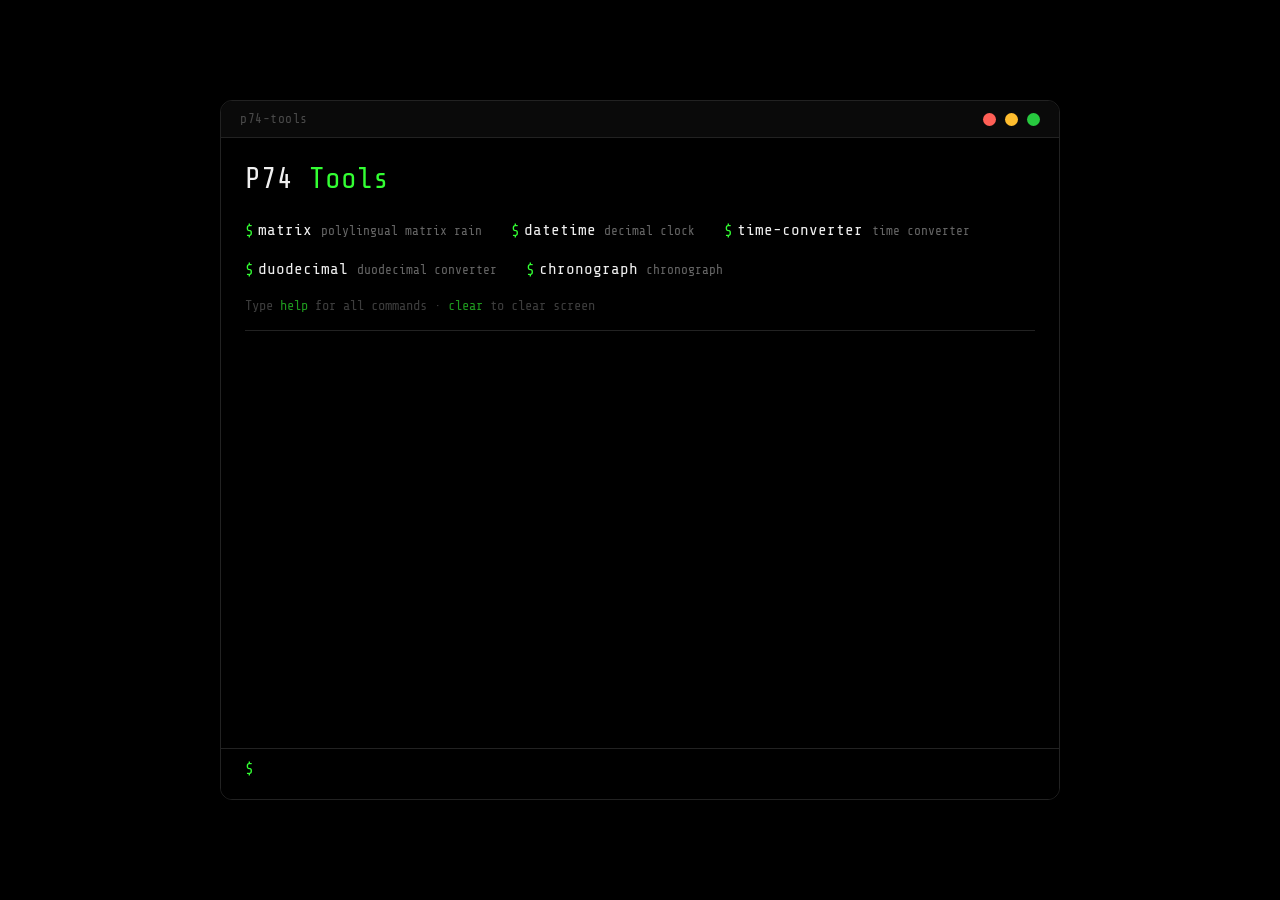
==== commit eaf0b6d0: "Revert "Added zoom capability and fixed minor bugs" This reverts commit 25494ac5c20f51f17e97d7d9d1da" ====
--- a/index.html
+++ b/index.html
@@ -1,2215 +1,827 @@
 <!DOCTYPE html>
 <html lang="en">
+
 <head>
-<meta charset="utf-8">
-<meta name="viewport" content="width=device-width, initial-scale=1, maximum-scale=1, user-scalable=no, viewport-fit=cover">
-<title>Poltergeist Watch</title>
-<link rel="icon" href="icon.ico"/>
-
-<!-- Tactical / military condensed font (Oswald) + monospaced brand font (Share Tech Mono) -->
-<link rel="preconnect" href="https://fonts.googleapis.com">
-<link rel="preconnect" href="https://fonts.gstatic.com" crossorigin>
-<link href="https://fonts.googleapis.com/css2?family=Oswald:wght@400;500;600;700&family=Share+Tech+Mono&display=swap" rel="stylesheet">
-
-<style>
-  html, body {
-    height: 100%;
+    <meta charset="UTF-8" />
+    <meta http-equiv="X-UA-Compatible" content="IE=edge" />
+    <meta name="viewport" content="width=device-width, initial-scale=1.0" />
+    <title>P74 Tools</title>
+
+    <link rel="preconnect" href="https://fonts.googleapis.com" />
+    <link rel="preconnect" href="https://fonts.gstatic.com" crossorigin />
+    <link href="https://fonts.googleapis.com/css2?family=Share+Tech+Mono&display=swap" rel="stylesheet" />
+	
+	<link rel="icon" href="icon.ico" />
+
+    <style>
+    /* ── reset & base ── */
+    * {
     margin: 0;
-    background: #000;
-    overflow: hidden;
-    user-select: none;
-    -webkit-user-select: none;
-    -webkit-touch-callout: none;
-    -webkit-tap-highlight-color: transparent;
-    /* MOBILE FIX: stop the browser from turning drags into scroll / zoom /
-       pull-to-refresh (which fires pointercancel and kills the bezel drag) */
-    touch-action: none;
-    overscroll-behavior: none;
-    transition: background-color 0.25s ease;
-  }
-  body {
-    display: flex;
-    align-items: center;
-    justify-content: center;
-  }
-
-  /* ================= ZOOM / PAN CONTAINER ================= */
-  #stage {
-    display: block;
-    flex: none;
-    transform-origin: 50% 50%;     /* the dial centre; script sets translate + scale */
-    touch-action: none;
-  }
-  html.zoomed body     { cursor: grab; }
-  html.panning,
-  html.panning * { cursor: grabbing !important; }
-
-  /* ================= VIEW CONTAINERS ================= */
-  .watchSvg {
-    display: block;
-    height: auto;
-    /* MOBILE FIX: touch-action must be set on the <svg> root element;
-       many mobile browsers ignore it on SVG child elements */
-    touch-action: none;
-    -webkit-user-select: none;
-    user-select: none;
-    -webkit-touch-callout: none;
-  }
-  #watch     { width: min(94vw, 54vh);    aspect-ratio: 340 / 570; }  /* full watch on strap   */
-  #watchFace { width: min(94vmin, 840px); aspect-ratio: 1 / 1;     }  /* dial only             */
-  .watchSvg.is-hidden { display: none; }
-
-  /* ================= BEZEL TOUCH TARGETS ================= */
-  #bezelHit,
-  #fBezelHit {
-    -webkit-tap-highlight-color: transparent;
-    -webkit-touch-callout: none;
-    touch-action: none;
-  }
-
-  #compassBezelHit,
-  #compassTap {
-    -webkit-tap-highlight-color: transparent;
-    -webkit-touch-callout: none;
-    touch-action: none;
-  }
-
-  /* inner rim strokes overlap the bezel hit band — let touches pass through */
-  #caseInnerRim { pointer-events: none; }
-
-  /* ================= CORNER BUTTONS ================= */
-  #modeToggle,
-  #viewToggle,
-  #backlightBtn {
-    position: fixed;
-    right: 16px;
-    z-index: 100;
-    width: 110px;
-    padding: 8px 16px;
-    border-radius: 6px;
-    border: 1px solid #4a4a4a;
-    background: #161616;
-    color: #c6fad9;
-    font-family: 'Oswald', 'Bahnschrift Condensed', 'DIN Condensed',
-                 'Arial Narrow', 'Helvetica Neue', Helvetica, Arial, sans-serif;
-    font-size: 12px;
-    font-weight: 600;
-    letter-spacing: 1px;
-    text-transform: uppercase;
-    cursor: pointer;
-    transition: background-color 0.2s ease, color 0.2s ease, border-color 0.2s ease;
-    -webkit-touch-callout: none;
-    touch-action: none;
-  }
-  #modeToggle   { top: 16px; right: auto; left: 16px; }
-  #viewToggle   { top: 58px; right: auto; left: 16px; }
-  #backlightBtn { top: 16px; }
-
-  /* ================= CHRONOGRAPH CORNER BUTTONS ================= */
-  #chronoStartBtn,
-  #chronoResetBtn {
-    position: fixed;
-    right: 16px;
-    z-index: 100;
-    width: 110px;
-    padding: 8px 16px;
-    border-radius: 6px;
-    border: 1px solid #4a4a4a;
-    background: #161616;
-    color: #c6fad9;
-    font-family: 'Oswald', 'Bahnschrift Condensed', 'DIN Condensed',
-                 'Arial Narrow', 'Helvetica Neue', Helvetica, Arial, sans-serif;
-    font-size: 12px;
-    font-weight: 600;
-    letter-spacing: 1px;
-    text-transform: uppercase;
-    cursor: pointer;
-    transition: background-color 0.2s ease, color 0.2s ease, border-color 0.2s ease;
-    -webkit-touch-callout: none;
-    touch-action: none;
-  }
-  #chronoStartBtn { top: 58px;  }
-  #chronoResetBtn { top: 100px; }
-  #chronoStartBtn:hover,
-  #chronoResetBtn:hover { background: #262626; }
-  #chronoStartBtn:active,
-  #chronoResetBtn:active { transform: translateY(1px); }
-
-  html.light-mode #chronoStartBtn,
-  html.light-mode #chronoResetBtn {
-    background: #ffffff;
-    color: #111111;
-    border-color: #999999;
-  }
-  html.light-mode #chronoStartBtn:hover,
-  html.light-mode #chronoResetBtn:hover { background: #f0f0f0; }
-
-  /* chronograph pushers (full watch only) */
-  .pusher {
-    cursor: pointer;
-    touch-action: none;
-    -webkit-touch-callout: none;
-    -webkit-tap-highlight-color: transparent;
-  }
-  .pusher:focus { outline: none; }
-
-  #modeToggle:hover,
-  #viewToggle:hover,
-  #backlightBtn:hover { background: #262626; }
-  #modeToggle:active,
-  #viewToggle:active { transform: translateY(1px); }
-
-  /* backlight button reads as "lit" while held */
-  #backlightBtn[aria-pressed="true"] {
-    background: #5fbcff;
-    border-color: #5fbcff;
-    color: #000000;
-  }
-
-  /* ================= CROWN (hold for backlight) ================= */
-  #crown {
-    cursor: pointer;
-    touch-action: none;
-    -webkit-touch-callout: none;
-  }
-  #crown:focus { outline: none; }
-  #crown:focus-visible { outline: none; }
-
-  /* ================= LIGHT MODE OVERRIDES ================= */
-  html.light-mode,
-  html.light-mode body {
-    background: #ffffff;
-  }
-
-  html.light-mode #modeToggle,
-  html.light-mode #viewToggle,
-  html.light-mode #backlightBtn {
-    background: #ffffff;
-    color: #111111;
-    border-color: #999999;
-  }
-  html.light-mode #modeToggle:hover,
-  html.light-mode #viewToggle:hover,
-  html.light-mode #backlightBtn:hover { background: #f0f0f0; }
-
-  html.light-mode #backlightBtn[aria-pressed="true"] {
-    background: #5fbcff;
-    border-color: #5fbcff;
-    color: #000000;
-  }
-
-  /* turn off every glow filter */
-  html.light-mode .watchSvg [filter] {
-    filter: none;
-  }
-
-  /* green fills → white */
-  html.light-mode .watchSvg [fill="#a7f3c9"],
-  html.light-mode .watchSvg [fill="#b6f7d0"],
-  html.light-mode .watchSvg [fill="#bdf9d6"],
-  html.light-mode .watchSvg [fill="#79d6a3"],
-  html.light-mode .watchSvg [fill="#c6fad9"],
-  html.light-mode .watchSvg [fill="#9fe9c2"],
-  html.light-mode .watchSvg [fill="#c9fbd9"] {
-    fill: #ffffff;
-  }
-
-  /* green strokes → white */
-  html.light-mode .watchSvg [stroke="#a7f3c9"],
-  html.light-mode .watchSvg [stroke="#bdf9d6"],
-  html.light-mode .watchSvg [stroke="#79d6a3"],
-  html.light-mode .watchSvg [stroke="#9fe9c2"],
-  html.light-mode .watchSvg [stroke="#c9fbd9"] {   /* #c9fbd9: compass lubber line (top indicator) */
-    stroke: #ffffff;
-  }
-
-  /* ================= BACKLIGHT (electroluminescent dial) ================= */
-  html.backlight .dialBg { fill: #5fbcff !important; }
-
-  html.backlight .faceMarkings * {
-    fill: #000000 !important;
-    stroke: #000000 !important;
-    fill-opacity: 1 !important;
-    stroke-opacity: 1 !important;
-    opacity: 1 !important;
-  }
-
-  /* stationary outline delta: keep it an outline in backlight mode */
-  html.backlight .faceMarkings .deltaOutline {
-    fill: none !important;
-  }
-
-  /* inner ring: circles are OUTLINES — keep fill:none so they don't become
-     black discs covering the 12h / 24h / decimal hour numerals. */
-  html.backlight .innerRing circle {
-    fill: none !important;
-    stroke: #000000 !important;
-    stroke-opacity: 1 !important;
-    opacity: 1 !important;
-  }
-  html.backlight .innerRing line {
-    stroke: #000000 !important;
-    stroke-opacity: 1 !important;
-    opacity: 1 !important;
-  }
-
-  /* hands: luminous inserts and centre pin go black */
-  html.backlight .hands [fill="#a7f3c9"],
-  html.backlight .hands [fill="#c9fbd9"] {
-    fill: #000000 !important;
-  }
-
-  /* date window: lit blue background, solid black frame and text */
-  html.backlight .dateWindow .dwHalf {
-    fill: #5fbcff !important;
-    stroke: none !important;
-  }
-  html.backlight .dateWindow .dwFrame {
-    fill: none !important;
-    stroke: #000000 !important;
-    stroke-opacity: 1 !important;
-  }
-  html.backlight .dateWindow text {
-    fill: #000000 !important;
-    opacity: 1 !important;
-  }
-
-  /* halos make no sense on a lit dial — switch them off */
-  html.backlight .faceMarkings,
-  html.backlight .innerRing,
-  html.backlight .hands,
-  html.backlight .dateWindow rect,
-  html.backlight .dateWindow text { filter: none !important; }
-</style>
+    padding: 0;
+    box-sizing: border-box;
+	}
+
+	:root {
+		font-size: 16px;
+		--bg: #000000;
+		--fg: #f0f0f0;
+		--dim: #666666;
+		--prompt: #33ff33;
+		--border: #222222;
+		--dot-red: #ff5f56;
+		--dot-yellow: #ffbd2e;
+		--dot-green: #27c93f;
+	}
+
+	html,
+	body {
+		height: 100%;
+		overflow: hidden;
+	}
+
+	body {
+		background: var(--bg);
+		color: var(--fg);
+		font-family: 'Share Tech Mono', monospace;
+		display: flex;
+		align-items: center;
+		justify-content: center;
+		padding: 2vw;
+		margin: 0;
+	}
+
+	/* ── terminal window ── */
+	.terminal {
+		width: 100%;
+		max-width: 840px;
+		height: 90vh;
+		max-height: 700px;
+		background: var(--bg);
+		border: 1px solid var(--border);
+		border-radius: 12px;
+		overflow: hidden;
+		/* removed box-shadow to eliminate glow */
+		display: flex;
+		flex-direction: column;
+	}
+
+	/* ── title bar ── */
+	.titlebar {
+		display: flex;
+		align-items: center;
+		padding: 0.7rem 1.2rem;
+		background: #0a0a0a;
+		border-bottom: 1px solid var(--border);
+		user-select: none;
+		flex-shrink: 0;
+	}
+
+	.titlebar .label {
+		font-size: 0.8rem;
+		color: var(--dim);
+		letter-spacing: 0.04em;
+		opacity: 0.7;
+		font-family: 'Share Tech Mono', monospace;
+	}
+
+	.dots {
+		display: flex;
+		gap: 0.55rem;
+		margin-left: auto;
+		flex-shrink: 0;
+	}
+
+	.dot {
+		width: 13px;
+		height: 13px;
+		border-radius: 50%;
+		display: block;
+		flex-shrink: 0;
+	}
+	.dot.red {
+		background: var(--dot-red);
+	}
+	.dot.yellow {
+		background: var(--dot-yellow);
+	}
+	.dot.green {
+		background: var(--dot-green);
+	}
+
+	/* ── output area ── */
+	.output {
+		flex: 1;
+		overflow-y: auto;
+		padding: 0.5rem 1.5rem 0.2rem 1.5rem;
+		background: var(--bg);
+		font-size: 1rem;
+		line-height: 1.6;
+		scroll-behavior: smooth;
+	}
+
+	.output::-webkit-scrollbar {
+		width: 6px;
+	}
+	.output::-webkit-scrollbar-track {
+		background: transparent;
+	}
+	.output::-webkit-scrollbar-thumb {
+		background: var(--border);
+		border-radius: 4px;
+	}
+	.output::-webkit-scrollbar-thumb:hover {
+		background: var(--dim);
+	}
+
+	/* ── sticky header (always visible) ── */
+	.sticky-header {
+		position: sticky;
+		top: 0;
+		background: var(--bg);
+		z-index: 2;
+		padding: 0.6rem 0 0.8rem 0;
+		border-bottom: 1px solid var(--border);
+		margin-bottom: 0.8rem;
+	}
+
+	.sticky-header .title {
+		font-size: 1.8rem;
+		color: var(--fg);
+	}
+	.sticky-header .title span {
+		color: var(--prompt);
+	}
+	.sticky-header .hint {
+		color: var(--dim);
+		font-size: 0.85rem;
+		margin-top: 0.4rem;
+		opacity: 0.6;
+	}
+
+	.sticky-header .cmd-grid {
+		display: flex;
+		flex-wrap: wrap;
+		gap: 0.8rem 1.8rem;
+		margin-top: 0.7rem;
+		padding: 0.3rem 0;
+	}
+
+	.sticky-header .cmd-grid a {
+		color: var(--fg);
+		text-decoration: none;
+		font-size: 1rem;
+		transition: color 0.2s;
+		display: inline-flex;
+		align-items: center;
+		gap: 0.25rem;
+	}
+
+	.sticky-header .cmd-grid a .prompt-symbol {
+		color: var(--prompt);
+		font-weight: 400;
+	}
+
+	.sticky-header .cmd-grid a:hover {
+		color: var(--prompt);
+	}
+
+	.sticky-header .cmd-grid a .cmd-name {
+		border-bottom: 1px solid transparent;
+		transition: border-color 0.2s;
+	}
+	.sticky-header .cmd-grid a:hover .cmd-name {
+		border-bottom-color: var(--prompt);
+	}
+
+	.sticky-header .cmd-grid a .cmd-desc {
+		color: var(--dim);
+		font-size: 0.8rem;
+		margin-left: 0.3rem;
+	}
+	.sticky-header .cmd-grid a:hover .cmd-desc {
+		color: var(--dim);
+	}
+
+	/* ── dynamic lines ── */
+	.output .line {
+		white-space: pre-wrap;
+		word-break: break-word;
+		padding: 0.05rem 0;
+	}
+
+	.output .line.prompt-line {
+		color: var(--fg);
+	}
+
+	.output .line.prompt-line .prompt-symbol {
+		color: var(--prompt);
+	}
+
+	.output .line.output-line {
+		color: var(--fg);
+		padding-left: 0.5rem;
+	}
+
+	.output .line.output-line.dim {
+		color: var(--dim);
+	}
+
+	.output .line.output-line.error {
+		color: #ff6b6b;
+	}
+
+	.output .line.output-line.success {
+		color: var(--prompt);
+	}
+
+	.output .line.output-line.help {
+		color: var(--fg);
+	}
+
+	.output .line.output-line.help .cmd-name {
+		color: #66d9ff;
+	}
+
+	.output .line.output-line.help .cmd-desc {
+		color: var(--dim);
+	}
+
+	/* ── input line ── */
+	.input-line {
+		display: flex;
+		align-items: center;
+		padding: 0.6rem 1.5rem 1.2rem 1.5rem;
+		background: var(--bg);
+		border-top: 1px solid var(--border);
+		flex-shrink: 0;
+		gap: 0.6rem;
+	}
+
+	.input-line .prompt {
+		color: var(--prompt);
+		font-size: 1rem;
+		font-family: 'Share Tech Mono', monospace;
+		flex-shrink: 0;
+	}
+
+	.input-line #command-input {
+		flex: 1;
+		background: transparent;
+		border: none;
+		outline: none;
+		color: var(--fg);
+		font-family: 'Share Tech Mono', monospace;
+		font-size: 1rem;
+		padding: 0.1rem 0;
+		caret-color: var(--prompt);
+		min-width: 0;
+	}
+
+	.input-line #command-input::selection {
+		background: rgba(51, 255, 51, 0.25);
+	}
+
+	/* ── responsive ── */
+	@media (max-width: 640px) {
+		:root {
+			font-size: 14px;
+		}
+		/* Add margins on mobile – body padding increased */
+		body {
+			padding: 3vh 3vw;
+		}
+		.terminal {
+			max-height: 88vh;
+			height: 88vh;
+			border-radius: 8px;
+		}
+		.output {
+			padding: 0.3rem 1rem 0.2rem 1rem;
+		}
+		.input-line {
+			padding: 0.4rem 1rem 0.8rem 1rem;
+		}
+		.titlebar {
+			padding: 0.5rem 0.8rem;
+		}
+		.dot {
+			width: 10px;
+			height: 10px;
+		}
+		.titlebar .label {
+			font-size: 0.65rem;
+		}
+		.sticky-header .title {
+			font-size: 1.4rem;
+		}
+		.sticky-header .cmd-grid {
+			gap: 0.4rem 1rem;
+		}
+		.sticky-header .cmd-grid a {
+			font-size: 0.9rem;
+		}
+		.sticky-header .cmd-grid a .cmd-desc {
+			display: none;
+		}
+	}
+
+	@media (max-width: 400px) {
+		:root {
+			font-size: 12px;
+		}
+		body {
+			padding: 2.5vh 2.5vw;
+		}
+		.terminal {
+			max-height: 85vh;
+			height: 85vh;
+			border-radius: 6px;
+		}
+		.output {
+			padding: 0.2rem 0.6rem 0.2rem 0.6rem;
+		}
+		.input-line {
+			padding: 0.3rem 0.6rem 0.6rem 0.6rem;
+		}
+		.sticky-header .title {
+			font-size: 1.2rem;
+		}
+		.sticky-header .cmd-grid a {
+			font-size: 0.8rem;
+		}
+	}
+
+	@media print {
+		body {
+			background: white;
+			padding: 1rem;
+		}
+		.terminal {
+			border-color: #ccc;
+			box-shadow: none;
+			height: auto;
+			max-height: none;
+			border-radius: 4px;
+		}
+		.titlebar {
+			background: #eee;
+			border-color: #ccc;
+		}
+		.titlebar .label {
+			color: #555;
+		}
+		.dot {
+			border: 1px solid #999;
+			background: #ccc !important;
+		}
+		.output {
+			background: white;
+			color: black;
+			overflow: visible;
+			padding: 1rem;
+		}
+		.sticky-header {
+			background: white;
+			border-color: #ccc;
+		}
+		.sticky-header .title {
+			color: black;
+		}
+		.sticky-header .title span {
+			color: #006600;
+		}
+		.sticky-header .hint {
+			color: #555;
+		}
+		.sticky-header .cmd-grid a {
+			color: black;
+		}
+		.sticky-header .cmd-grid a .prompt-symbol {
+			color: #006600;
+		}
+		.sticky-header .cmd-grid a .cmd-desc {
+			color: #555;
+		}
+		.sticky-header .cmd-grid a:hover .cmd-name {
+			border-bottom-color: #006600;
+		}
+		.output .line {
+			color: black !important;
+		}
+		.output .line.prompt-line .prompt-symbol {
+			color: #006600 !important;
+		}
+		.output .line.output-line.dim {
+			color: #555 !important;
+		}
+		.output .line.output-line.error {
+			color: #cc0000 !important;
+		}
+		.output .line.output-line.success {
+			color: #006600 !important;
+		}
+		.output .line.output-line.help .cmd-name {
+			color: #0055aa !important;
+		}
+		.output .line.output-line.help .cmd-desc {
+			color: #555 !important;
+		}
+		.input-line {
+			border-color: #ccc;
+			background: white;
+			padding: 0.5rem 1rem;
+		}
+		.input-line .prompt {
+			color: #006600 !important;
+		}
+		.input-line #command-input {
+			color: black;
+			caret-color: black;
+		}
+		.input-line #command-input::selection {
+			background: #ccc;
+		}
+	}
+    </style>
 </head>
+
 <body>
 
-<button id="modeToggle"   type="button" aria-pressed="false">Light</button>
-<button id="viewToggle"   type="button" aria-pressed="false">Watch Face</button>
-<button id="backlightBtn" type="button" aria-pressed="false">Backlight</button>
-<button id="chronoStartBtn" type="button">Start</button>
-<button id="chronoResetBtn" type="button">Reset</button>
-
-<!-- zoom / pan container: both views live inside it, the script scales and
-     moves this one element (the corner buttons stay outside, so they stay put) -->
-<div id="stage">
-
-<!-- =========================================================
-     VIEW 1 — FULL WATCH (default)
-     ========================================================= -->
-<svg id="watch" class="watchSvg" viewBox="-170 -285 340 570"
-     xmlns="http://www.w3.org/2000/svg"
-     shape-rendering="geometricPrecision">
-
-  <defs>
-    <!-- bezel insert shading -->
-    <radialGradient id="bezelGrad" gradientUnits="userSpaceOnUse"
-                    cx="-47" cy="-55" r="150">
-      <stop offset="0%"   stop-color="#383838"/>
-      <stop offset="32%"  stop-color="#191919"/>
-      <stop offset="68%"  stop-color="#080808"/>
-      <stop offset="100%" stop-color="#000000"/>
-    </radialGradient>
-
-    <!-- crystal sheen -->
-    <radialGradient id="sheen" cx="50%" cy="50%" r="50%">
-      <stop offset="0%"   stop-color="#ffffff" stop-opacity="0.09"/>
-      <stop offset="100%" stop-color="#ffffff" stop-opacity="0"/>
-    </radialGradient>
-
-    <!-- knurled teeth shading -->
-    <radialGradient id="teethGrad" gradientUnits="userSpaceOnUse"
-                    cx="-45" cy="-55" r="210">
-      <stop offset="0%"   stop-color="#4d4d4d"/>
-      <stop offset="26%"  stop-color="#2a2a2a"/>
-      <stop offset="60%"  stop-color="#0e0e0e"/>
-      <stop offset="100%" stop-color="#000000"/>
-    </radialGradient>
-
-    <!-- case body -->
-    <radialGradient id="caseGrad" gradientUnits="userSpaceOnUse"
-                    cx="-45" cy="-55" r="180">
-      <stop offset="0%"   stop-color="#2c2c2c"/>
-      <stop offset="45%"  stop-color="#141414"/>
-      <stop offset="100%" stop-color="#020202"/>
-    </radialGradient>
-
-    <!-- lug steel -->
-    <linearGradient id="lugGrad" x1="0" y1="0" x2="0.55" y2="1">
-      <stop offset="0%"   stop-color="#3d3d3d"/>
-      <stop offset="42%"  stop-color="#1a1a1a"/>
-      <stop offset="100%" stop-color="#040404"/>
-    </linearGradient>
-
-    <!-- crown steel (cylinder: light on top, dark at bottom) -->
-    <linearGradient id="crownGrad" x1="0" y1="0" x2="0" y2="1">
-      <stop offset="0%"   stop-color="#5a5a5a"/>
-      <stop offset="16%"  stop-color="#383838"/>
-      <stop offset="48%"  stop-color="#1a1a1a"/>
-      <stop offset="82%"  stop-color="#0a0a0a"/>
-      <stop offset="100%" stop-color="#000000"/>
-    </linearGradient>
-
-    <!-- NATO webbing -->
-    <pattern id="natoWeave" width="10" height="3.4" patternUnits="userSpaceOnUse">
-      <rect width="10" height="3.4" fill="#141414"/>
-      <rect y="0"   width="10" height="1.4" fill="#1f1f1f"/>
-      <rect y="1.4" width="10" height="0.7" fill="#0b0b0b"/>
-      <rect x="0" y="2.1" width="5" height="1.3" fill="#191919"/>
-      <rect x="5" y="2.1" width="5" height="1.3" fill="#161616"/>
-    </pattern>
-
-    <linearGradient id="strapShade" x1="0" y1="0" x2="1" y2="0">
-      <stop offset="0%"   stop-color="#000000" stop-opacity="0.9"/>
-      <stop offset="14%"  stop-color="#000000" stop-opacity="0"/>
-      <stop offset="50%"  stop-color="#ffffff" stop-opacity="0.05"/>
-      <stop offset="86%"  stop-color="#000000" stop-opacity="0"/>
-      <stop offset="100%" stop-color="#000000" stop-opacity="0.9"/>
-    </linearGradient>
-
-    <linearGradient id="fadeDown" x1="0" y1="0" x2="0" y2="1">
-      <stop offset="0%"   stop-color="#000000" stop-opacity="0.95"/>
-      <stop offset="100%" stop-color="#000000" stop-opacity="0"/>
-    </linearGradient>
-    <linearGradient id="fadeUp" x1="0" y1="0" x2="0" y2="1">
-      <stop offset="0%"   stop-color="#000000" stop-opacity="0"/>
-      <stop offset="100%" stop-color="#000000" stop-opacity="0.95"/>
-    </linearGradient>
-
-    <!-- clip used to keep the crown fluting inside the cylinder body -->
-    <clipPath id="crownClip">
-      <rect x="120" y="-13.5" width="18" height="27" rx="4"/>
-    </clipPath>
-
-    <!-- compass case + knurled rim shading (local to the compass group) -->
-    <radialGradient id="compassCaseGrad" gradientUnits="userSpaceOnUse"
-                    cx="-16" cy="-20" r="74">
-      <stop offset="0%"   stop-color="#2c2c2c"/>
-      <stop offset="45%"  stop-color="#141414"/>
-      <stop offset="100%" stop-color="#020202"/>
-    </radialGradient>
-    <radialGradient id="compassTeethGrad" gradientUnits="userSpaceOnUse"
-                    cx="-16" cy="-20" r="80">
-      <stop offset="0%"   stop-color="#4d4d4d"/>
-      <stop offset="26%"  stop-color="#2a2a2a"/>
-      <stop offset="60%"  stop-color="#0e0e0e"/>
-      <stop offset="100%" stop-color="#000000"/>
-    </radialGradient>
-
-    <clipPath id="dialClip"><circle r="91"/></clipPath>
-
-    <filter id="glow" x="-70%" y="-70%" width="240%" height="240%">
-      <feGaussianBlur stdDeviation="1.5" result="b"/>
-      <feMerge>
-        <feMergeNode in="b"/>
-        <feMergeNode in="SourceGraphic"/>
-      </feMerge>
-    </filter>
-
-    <filter id="glowSoft" x="-50%" y="-50%" width="200%" height="200%">
-      <feGaussianBlur stdDeviation="0.6" result="b"/>
-      <feMerge>
-        <feMergeNode in="b"/>
-        <feMergeNode in="SourceGraphic"/>
-      </feMerge>
-    </filter>
-  </defs>
-
-  <!-- ================= BLACK NATO STRAP ================= -->
-  <g id="strap">
-    <rect x="-52" y="-300" width="104" height="600" fill="url(#natoWeave)"/>
-    <rect x="-52" y="-300" width="104" height="600" fill="url(#strapShade)"/>
-
-    <!-- edge stitching -->
-    <line x1="-45" y1="-300" x2="-45" y2="300"
-          stroke="#3d3d3d" stroke-opacity="0.55" stroke-width="0.9"
-          stroke-dasharray="3.2 2.6"/>
-    <line x1="45" y1="-300" x2="45" y2="300"
-          stroke="#3d3d3d" stroke-opacity="0.55" stroke-width="0.9"
-          stroke-dasharray="3.2 2.6"/>
-
-    <!-- woven edge rails -->
-    <line x1="-51.6" y1="-300" x2="-51.6" y2="300" stroke="#2e2e2e" stroke-width="0.9"/>
-    <line x1="51.6"  y1="-300" x2="51.6"  y2="300" stroke="#2e2e2e" stroke-width="0.9"/>
-
-    <!-- depth fade into the darkness -->
-    <rect x="-52" y="-300" width="104" height="90" fill="url(#fadeDown)"/>
-    <rect x="-52" y="210"  width="104" height="90" fill="url(#fadeUp)"/>
-
-    <!-- ================= PATCH RIBBON (top strap) =================
-         Black ribbon, 104 wide (= compass diameter = strap width), mirrored
-         to the compass position (centre y = -186). Drawn after the fades so
-         it is not dimmed. Not part of .faceMarkings / .hands, so neither the
-         light-mode nor the backlight styling touches it. -->
-    <g id="patchRibbon">
-      <rect x="-52" y="-214" width="104" height="56" fill="#020202"/>
-      <!-- ribbon edges -->
-      <line x1="-52" y1="-213.6" x2="52" y2="-213.6" stroke="#303030" stroke-width="0.8"/>
-      <line x1="-52" y1="-158.4" x2="52" y2="-158.4" stroke="#303030" stroke-width="0.8"/>
-      <!-- stitching -->
-      <line x1="-52" y1="-211" x2="52" y2="-211"
-            stroke="#4a4a4a" stroke-opacity="0.6" stroke-width="0.6"
-            stroke-dasharray="2.6 2.2"/>
-      <line x1="-52" y1="-161" x2="52" y2="-161"
-            stroke="#4a4a4a" stroke-opacity="0.6" stroke-width="0.6"
-            stroke-dasharray="2.6 2.2"/>
-
-      <!-- patch 1 : US Army 1st Lieutenant (single silver bar, gray on black) -->
-      <g id="patchRank" transform="translate(-25,-186)">
-        <rect x="-21" y="-21" width="42" height="42" rx="2"
-              fill="#000000" stroke="#3a3a3a" stroke-width="0.8"/>
-        <rect x="-18.6" y="-18.6" width="37.2" height="37.2" rx="1"
-              fill="none" stroke="#8c8c8c" stroke-width="1"/>
-        <rect x="-4.5" y="-12" width="9" height="24" rx="0.6" fill="#9c9c9c"/>
-        <rect x="-3.2" y="-10.7" width="6.4" height="21.4" rx="0.3"
-              fill="none" stroke="#000000" stroke-opacity="0.35" stroke-width="0.5"/>
-      </g>
-
-      <!-- patch 2 : blood type +O -->
-      <g id="patchBlood" transform="translate(25,-186)">
-        <rect x="-21" y="-21" width="42" height="42" rx="2"
-              fill="#000000" stroke="#3a3a3a" stroke-width="0.8"/>
-        <rect x="-18.6" y="-18.6" width="37.2" height="37.2" rx="1"
-              fill="none" stroke="#8c8c8c" stroke-width="1"/>
-        <text id="bloodText" x="0" y="1"
-              fill="#9c9c9c"
-              font-family="'Oswald', 'Bahnschrift Condensed', 'DIN Condensed', 'Arial Narrow', 'Helvetica Neue', Helvetica, Arial, sans-serif"
-              font-size="21" font-weight="700"
-              text-anchor="middle" dominant-baseline="central">+O</text>
-      </g>
-    </g>
-
-    <!-- keeper loop (moved down to make room for the compass) -->
-    <g transform="translate(0,46)">
-      <rect x="-55" y="196" width="110" height="13" rx="2.6"
-            fill="#1b1b1b" stroke="#313131" stroke-width="0.7"/>
-      <rect x="-55" y="196" width="110" height="2.4" rx="1.2"
-            fill="#2c2c2c" opacity="0.85"/>
-      <rect x="-55" y="206.4" width="110" height="2.6" rx="1.2"
-            fill="#050505" opacity="0.85"/>
-    </g>
-  </g>
-
-  <!-- ================= LUGS (black steel) ================= -->
-  <g id="lugs" fill="url(#lugGrad)"
-     stroke="#4a4a4a" stroke-opacity="0.42" stroke-width="0.7"
-     stroke-linejoin="round">
-    <path id="lugShape"
-          d="M51,-108
-             L51,-141
-             Q51.2,-145.6 55.8,-145.6
-             L61.8,-145.6
-             Q66.4,-145.6 66.8,-140.8
-             C68.5,-130 72,-113 78,-97
-             L86,-86
-             L86,-52
-             L51,-52 Z"/>
-    <use href="#lugShape" transform="scale(-1,1)"/>
-    <use href="#lugShape" transform="rotate(180)"/>
-    <use href="#lugShape" transform="scale(-1,1) rotate(180)"/>
-  </g>
-
-  <!-- ================= COMPASS (lower strap, full watch only) =================
-       Ø 104 = strap width. Deliberately NOT part of .faceMarkings / .dialBg /
-       .hands, so the backlight styling never touches it. It lives in the
-       #watch SVG, so it disappears together with it in Watch Face view. -->
-  <g id="compass" transform="translate(0,186)">
-    <!-- static case -->
-    <circle id="compassCase" r="52" fill="url(#compassCaseGrad)"/>
-    <circle r="51.2" fill="none" stroke="#3a3a3a" stroke-opacity="0.5" stroke-width="0.5"/>
-    <circle r="52"   fill="none" stroke="#565656" stroke-opacity="0.45" stroke-width="0.7"/>
-
-    <!-- rotating bezel (drag it) -->
-    <g id="compassBezel">
-      <g id="compassTeeth"></g>
-      <circle r="45"   fill="none" stroke="#050505" stroke-width="7.8"/>
-      <circle r="48.9" fill="none" stroke="#202020" stroke-width="0.45"/>
-      <circle r="41.1" fill="none" stroke="#202020" stroke-width="0.45"/>
-      <g id="compassBezelMarks" filter="url(#glowSoft)"></g>
-    </g>
-
-    <!-- bezel touch target (ring only, so the dial centre stays free for taps) -->
-    <circle id="compassBezelHit" r="46" fill="none"
-            stroke="#000000" stroke-opacity="0" stroke-width="9"
-            pointer-events="all"
-            style="cursor:grab; touch-action:none;"/>
-
-    <!-- dial -->
-    <circle r="40.8" fill="#000000"/>
-    <circle r="40.8" fill="none" stroke="#171b19" stroke-width="0.6"/>
-
-    <!-- compass card: the only part that turns with the heading -->
-    <g id="compassCard" filter="url(#glowSoft)">
-      <g id="compassCardMarks"></g>
-    </g>
-
-    <!-- two parallel bearing lines, N-S axis. Spaced by the width of the north
-         delta (4.6), clear of the N and S letters. They follow the BEZEL angle,
-         not the compass card. -->
-    <g id="compassBezelLines" filter="url(#glowSoft)" pointer-events="none">
-      <line x1="-2.3" y1="-21.6" x2="-2.3" y2="21.6"
-            stroke="#bdf9d6" stroke-width="0.7" stroke-linecap="butt"/>
-      <line x1="2.3"  y1="-21.6" x2="2.3"  y2="21.6"
-            stroke="#bdf9d6" stroke-width="0.7" stroke-linecap="butt"/>
-    </g>
-
-    <!-- fixed lubber line (stays at the top of the case) -->
-    <line x1="0" y1="-36.6" x2="0" y2="-40.8"
-          stroke="#c9fbd9" stroke-width="1" stroke-linecap="butt"/>
-
-    <ellipse cx="-12" cy="-20" rx="26" ry="16" fill="url(#sheen)" pointer-events="none"/>
-
-    <!-- tap target on the dial: asks for sensor permission when needed -->
-    <circle id="compassTap" r="36" fill="#000000" fill-opacity="0"
-            pointer-events="all"/>
-  </g>
-
-  <!-- ================= CYLINDRICAL PILOT CROWN (hold = backlight) ================= -->
-  <g id="crown" tabindex="0" role="button"
-     aria-label="Backlight" aria-pressed="false">
-    <!-- crown tube (hidden inside the case) -->
-    <rect x="108" y="-6" width="18" height="12" fill="#0c0c0c"/>
-    <rect x="108" y="-6" width="18" height="2.2" fill="#242424"/>
-
-    <!-- cylinder body: width 18, height 27 -->
-    <rect x="120" y="-13.5" width="18" height="27" rx="4"
-          fill="url(#crownGrad)"
-          stroke="#4d4d4d" stroke-opacity="0.5" stroke-width="0.7"/>
-
-    <!-- vertical knurled fluting -->
-    <g id="crownFlutes" clip-path="url(#crownClip)"
-       stroke="#000000" stroke-opacity="0.55" stroke-width="1.5"
-       stroke-linecap="butt"></g>
-
-    <!-- specular highlight along the top of the cylinder -->
-    <line x1="122.5" y1="-11.4" x2="135.5" y2="-11.4"
-          stroke="#7a7a7a" stroke-opacity="0.55" stroke-width="1.2"
-          stroke-linecap="round" clip-path="url(#crownClip)"/>
-
-    <!-- shadow along the bottom of the cylinder -->
-    <line x1="122.5" y1="11.4" x2="135.5" y2="11.4"
-          stroke="#000000" stroke-opacity="0.6" stroke-width="1.4"
-          stroke-linecap="round" clip-path="url(#crownClip)"/>
-
-    <!-- flat outer end cap edge -->
-    <line x1="137.4" y1="-12.2" x2="137.4" y2="12.2"
-          stroke="#5a5a5a" stroke-opacity="0.45" stroke-width="1"
-          stroke-linecap="round" clip-path="url(#crownClip)"/>
-  </g>
-
-  <!-- ================= CHRONOGRAPH PUSHERS (2 and 4 o'clock) ================= -->
-  <!-- each pusher is drawn along +x then rotated into place -->
-  <g id="pusherStart" class="pusher" transform="rotate(-30)"
-     tabindex="0" role="button" aria-label="Chronograph start">
-    <g class="pusherBody">
-      <rect x="108" y="-4" width="14" height="8" fill="#0c0c0c"/>
-      <rect x="118" y="-6.5" width="16" height="13" rx="3"
-            fill="url(#crownGrad)"
-            stroke="#4d4d4d" stroke-opacity="0.5" stroke-width="0.7"/>
-      <line x1="120.5" y1="-4.6" x2="131.5" y2="-4.6"
-            stroke="#7a7a7a" stroke-opacity="0.55" stroke-width="1" stroke-linecap="round"/>
-      <line x1="120.5" y1="4.6" x2="131.5" y2="4.6"
-            stroke="#000000" stroke-opacity="0.6" stroke-width="1.2" stroke-linecap="round"/>
-      <line x1="133.4" y1="-5" x2="133.4" y2="5"
-            stroke="#5a5a5a" stroke-opacity="0.45" stroke-width="0.9" stroke-linecap="round"/>
-    </g>
-    <!-- generous invisible touch target, kept outside the case circle -->
-    <rect x="122" y="-15" width="30" height="30" fill="#000000" fill-opacity="0"
-          pointer-events="all"/>
-  </g>
-
-  <g id="pusherReset" class="pusher" transform="rotate(30)"
-     tabindex="0" role="button" aria-label="Chronograph reset">
-    <g class="pusherBody">
-      <rect x="108" y="-4" width="14" height="8" fill="#0c0c0c"/>
-      <rect x="118" y="-6.5" width="16" height="13" rx="3"
-            fill="url(#crownGrad)"
-            stroke="#4d4d4d" stroke-opacity="0.5" stroke-width="0.7"/>
-      <line x1="120.5" y1="-4.6" x2="131.5" y2="-4.6"
-            stroke="#7a7a7a" stroke-opacity="0.55" stroke-width="1" stroke-linecap="round"/>
-      <line x1="120.5" y1="4.6" x2="131.5" y2="4.6"
-            stroke="#000000" stroke-opacity="0.6" stroke-width="1.2" stroke-linecap="round"/>
-      <line x1="133.4" y1="-5" x2="133.4" y2="5"
-            stroke="#5a5a5a" stroke-opacity="0.45" stroke-width="0.9" stroke-linecap="round"/>
-    </g>
-    <rect x="122" y="-15" width="30" height="30" fill="#000000" fill-opacity="0"
-          pointer-events="all"/>
-  </g>
-
-  <!-- ================= CASE BODY ================= -->
-  <g id="caseBody">
-    <circle r="122.6" fill="url(#caseGrad)"/>
-    <circle r="120.8" fill="none" stroke="#3a3a3a" stroke-opacity="0.5" stroke-width="0.6"/>
-    <circle r="122.6" fill="none" stroke="#565656" stroke-opacity="0.45" stroke-width="0.8"/>
-  </g>
-
-  <!-- ================= ROTATING BEZEL ================= -->
-  <g id="bezelGroup">
-    <!-- flat-topped (trapezoid) knurled rim, generated in JS -->
-    <g id="bezelTeeth"></g>
-
-    <!-- bezel insert -->
-    <circle r="102.75" fill="none" stroke="#050505" stroke-width="19.5"/>
-    <circle r="112.2" fill="none" stroke="#202020" stroke-width="0.55"/>
-    <circle r="102.5" fill="none" stroke="#1c1c1c" stroke-opacity="0.35" stroke-width="0.3"/>
-    <circle r="93.1"  fill="none" stroke="#1c1c1c" stroke-opacity="0.6" stroke-width="0.4"/>
-
-    <g id="bezelMarks" filter="url(#glowSoft)"></g>
-  </g>
-
-  <!-- ================= BEZEL HIT AREA ================= -->
-  <circle id="bezelHit" r="106.2" fill="none"
-          stroke="#000000" stroke-opacity="0" stroke-width="32.6"
-          pointer-events="all"
-          style="cursor:grab; touch-action:none;"/>
-
-  <!-- ================= STATIC INNER RIM ================= -->
-  <g id="caseInnerRim">
-    <circle r="92"   fill="none" stroke="#0a0a0a" stroke-width="2"/>
-    <circle r="91.3" fill="none" stroke="#2e2e2e" stroke-opacity="0.6" stroke-width="0.5"/>
-    <circle r="92.9" fill="none" stroke="#2e2e2e" stroke-opacity="0.4" stroke-width="0.5"/>
-  </g>
-
-  <!-- ================= WATCH FACE ================= -->
-  <circle id="dialBg" class="dialBg" r="91" fill="#000000"/>
-  <circle r="91" fill="none" stroke="#171b19" stroke-width="0.8"/>
-
-  <!-- ================= INNER RING AROUND HOUR NUMERALS ================= -->
-  <g id="innerRing" class="innerRing" filter="url(#glowSoft)"></g>
-
-  <!-- ================= LUMINOUS MARKINGS ================= -->
-  <g id="faceMarkings" class="faceMarkings" filter="url(#glow)">
-    <g id="ticks" stroke="#a7f3c9" fill="none"></g>
-    <g id="medTicks" stroke="#a7f3c9" fill="none"></g>
-    <g id="msTicks" stroke="#79d6a3" stroke-opacity="0.38" fill="none"></g>
-    <g id="nums"
-       fill="#b6f7d0"
-       font-family="'Oswald', 'Bahnschrift Condensed', 'DIN Condensed', 'Agency FB', 'Arial Narrow', 'Helvetica Neue', Helvetica, Arial, sans-serif"
-       text-anchor="middle"
-       dominant-baseline="central"></g>
-
-    <!-- stationary outline delta (sits underneath the moving solid one) -->
-    <path class="deltaOutline" d="M0,-88.5 L5.2,-78.5 L-5.2,-78.5 Z"
-          fill="none" stroke="#bdf9d6" stroke-width="0.5" stroke-linejoin="miter"/>
-
-    <g class="chronoDelta">
-      <path d="M0,-88.5 L5.2,-78.5 L-5.2,-78.5 Z" fill="#bdf9d6"/>
-    </g>
-
-    <text x="0.25" y="-70"
-          fill="#bdf9d6"
-          font-family="'Share Tech Mono', 'Courier New', 'Lucida Console', monospace"
-          font-size="6.2"
-          letter-spacing="0.5"
-          text-anchor="middle"
-          dominant-baseline="central">POLTERGEIST</text>
-
-    <text x="0.15" y="-64.2"
-          fill="#a7f3c9"
-          opacity="0.85"
-          font-family="'Share Tech Mono', 'Courier New', 'Lucida Console', monospace"
-          font-size="3.8"
-          letter-spacing="0.3"
-          text-anchor="middle"
-          dominant-baseline="central">WR 300M - SOLAR</text>
-  </g>
-
-  <!-- ================= DATE WINDOW ================= -->
-  <g id="dateWindow" class="dateWindow">
-    <!-- two equal halves (17 wide each, centres at 48.5 / 65.5), no divider -->
-    <rect class="dwHalf" x="40"   y="-5.5" width="17.1" height="11" rx="1.2" fill="#000000"/>
-    <rect class="dwHalf" x="56.9" y="-5.5" width="17.1" height="11" rx="1.2" fill="#000000"/>
-    <rect class="dwFrame" x="40" y="-5.5" width="34" height="11" rx="1.2"
-          fill="none"
-          stroke="#bdf9d6"
-          stroke-opacity="0.7"
-          stroke-width="0.5"
-          filter="url(#glowSoft)"/>
-    <text id="weekdayText" x="48.5" y="2.1"
-          fill="#a7f3c9"
-          opacity="0.92"
-          font-family="'Bahnschrift Condensed', 'DIN Condensed', 'Agency FB', 'Arial Narrow', 'Helvetica Neue', Helvetica, Arial, sans-serif"
-          font-size="6"
-          font-weight="600"
-          letter-spacing="0.8"
-          text-anchor="middle"
-          dominant-baseline="alphabetic"
-          filter="url(#glow)">MON</text>
-    <text id="dateText" x="65.5" y="0"
-          fill="#a7f3c9"
-          opacity="0.92"
-          font-family="'Bahnschrift Condensed', 'DIN Condensed', 'Agency FB', 'Arial Narrow', 'Helvetica Neue', Helvetica, Arial, sans-serif"
-          font-size="7"
-          font-weight="700"
-          text-anchor="middle"
-          dominant-baseline="central"
-          filter="url(#glow)">01</text>
-
-    <!-- chronograph read-out: HH : MM (hidden until started) -->
-    <text id="chronoHText" x="48.5" y="0" display="none"
-          fill="#a7f3c9" opacity="0.92"
-          font-family="'Bahnschrift Condensed', 'DIN Condensed', 'Agency FB', 'Arial Narrow', 'Helvetica Neue', Helvetica, Arial, sans-serif"
-          font-size="7" font-weight="700"
-          text-anchor="middle" dominant-baseline="central"
-          filter="url(#glow)">00</text>
-    <text id="chronoCText" x="57" y="0" display="none"
-          fill="#a7f3c9" opacity="0.92"
-          font-family="'Bahnschrift Condensed', 'DIN Condensed', 'Agency FB', 'Arial Narrow', 'Helvetica Neue', Helvetica, Arial, sans-serif"
-          font-size="7" font-weight="700"
-          text-anchor="middle" dominant-baseline="central"
-          filter="url(#glow)">:</text>
-    <text id="chronoMText" x="65.5" y="0" display="none"
-          fill="#a7f3c9" opacity="0.92"
-          font-family="'Bahnschrift Condensed', 'DIN Condensed', 'Agency FB', 'Arial Narrow', 'Helvetica Neue', Helvetica, Arial, sans-serif"
-          font-size="7" font-weight="700"
-          text-anchor="middle" dominant-baseline="central"
-          filter="url(#glow)">00</text>
-  </g>
-
-  <!-- ================= HANDS ================= -->
-  <g id="hands" class="hands" filter="url(#glow)">
-    <g id="h24Hand">
-      <path d="M0,-88.5 L2,-78.5 L-2,-78.5 Z" fill="#a7f3c9"/>
-      <circle cx="0" cy="-24.5" r="2" fill="#a7f3c9"/>
-    </g>
-
-    <g id="hourHand">
-      <path d="M-3.6,10 L-2.1,-48.5 L0,-55.5 L2.1,-48.5 L3.6,10 Z"
-            fill="#000000" stroke="#2b302e" stroke-width="0.45" stroke-linejoin="round"/>
-      <path d="M-1.5,5 L-0.85,-45.5 L0,-51.5 L0.85,-45.5 L1.5,5 Z"
-            fill="#a7f3c9"/>
-    </g>
-
-    <g id="minHand">
-      <path d="M-3,10 L-2.1,-83.5 L0,-87.5 L2.1,-83.5 L3,10 Z"
-            fill="#000000" stroke="#2b302e" stroke-width="0.45" stroke-linejoin="round"/>
-      <path d="M-1.5,5 L-0.85,-80 L0,-84 L0.85,-80 L1.5,5 Z"
-            fill="#a7f3c9"/>
-    </g>
-
-    <g id="secHand">
-      <path d="M-1.2,14 L-0.9,-83.5 L0,-87.5 L0.9,-83.5 L1.2,14 Z"
-            fill="#000000" stroke="#2b302e" stroke-width="0.4" stroke-linejoin="round"/>
-      <path d="M-0.4,10 L-0.32,-80.5 L0,-84 L0.32,-80.5 L0.4,10 Z"
-            fill="#a7f3c9"/>
-    </g>
-
-    <circle r="4.1" fill="#0a0a0a" stroke="#33393a" stroke-width="0.45"/>
-    <circle r="1.55" fill="#c9fbd9"/>
-  </g>
-
-  <!-- ================= CRYSTAL SHEEN ================= -->
-  <g clip-path="url(#dialClip)" pointer-events="none">
-    <ellipse cx="-28" cy="-46" rx="66" ry="42" fill="url(#sheen)"/>
-  </g>
-
-</svg>
-
-<!-- =========================================================
-     VIEW 2 — WATCH FACE ONLY
-     ========================================================= -->
-<svg id="watchFace" class="watchSvg is-hidden" viewBox="-122 -122 244 244"
-     xmlns="http://www.w3.org/2000/svg"
-     shape-rendering="geometricPrecision">
-
-  <defs>
-    <radialGradient id="fBezelGrad" gradientUnits="userSpaceOnUse"
-                    cx="-47" cy="-55" r="150">
-      <stop offset="0%"   stop-color="#383838"/>
-      <stop offset="32%"  stop-color="#191919"/>
-      <stop offset="68%"  stop-color="#080808"/>
-      <stop offset="100%" stop-color="#000000"/>
-    </radialGradient>
-
-    <radialGradient id="fSheen" cx="50%" cy="50%" r="50%">
-      <stop offset="0%"   stop-color="#ffffff" stop-opacity="0.09"/>
-      <stop offset="100%" stop-color="#ffffff" stop-opacity="0"/>
-    </radialGradient>
-
-    <filter id="fGlow" x="-70%" y="-70%" width="240%" height="240%">
-      <feGaussianBlur stdDeviation="1.5" result="b"/>
-      <feMerge>
-        <feMergeNode in="b"/>
-        <feMergeNode in="SourceGraphic"/>
-      </feMerge>
-    </filter>
-
-    <filter id="fGlowSoft" x="-50%" y="-50%" width="200%" height="200%">
-      <feGaussianBlur stdDeviation="0.6" result="b"/>
-      <feMerge>
-        <feMergeNode in="b"/>
-        <feMergeNode in="SourceGraphic"/>
-      </feMerge>
-    </filter>
-
-    <clipPath id="fDialClip"><circle r="91"/></clipPath>
-  </defs>
-
-  <!-- ================= FIXED METAL BEZEL RING ================= -->
-  <g id="fBezelStatic">
-    <circle r="103" fill="none" stroke="url(#fBezelGrad)" stroke-width="24"/>
-
-    <circle r="114.7" fill="none" stroke="#737373" stroke-opacity="0.42" stroke-width="0.7"/>
-    <circle r="113.6" fill="none" stroke="#000000" stroke-opacity="0.65" stroke-width="0.5"/>
-    <circle r="92.2"  fill="none" stroke="#000000" stroke-opacity="0.65" stroke-width="0.5"/>
-    <circle r="91.2"  fill="none" stroke="#000000" stroke-opacity="0.9"  stroke-width="0.9"/>
-  </g>
-
-  <!-- ================= ROTATING BEZEL INSERT ================= -->
-  <g id="fBezelGroup">
-    <circle r="102.75" fill="none" stroke="#000000" stroke-width="19.5"/>
-
-    <circle r="93.1"  fill="none" stroke="#1c1c1c" stroke-opacity="0.6" stroke-width="0.35"/>
-    <circle r="112.4" fill="none" stroke="#1c1c1c" stroke-opacity="0.6" stroke-width="0.35"/>
-    <circle r="102.5" fill="none" stroke="#1c1c1c" stroke-opacity="0.3" stroke-width="0.28"/>
-
-    <g id="fBezelMarks" filter="url(#fGlowSoft)"></g>
-  </g>
-
-  <!-- ================= BEZEL HIT AREA ================= -->
-  <circle id="fBezelHit" r="103" fill="none"
-          stroke="#000000" stroke-opacity="0" stroke-width="24"
-          pointer-events="all"
-          style="cursor:grab; touch-action:none;"/>
-
-  <!-- ================= WATCH FACE ================= -->
-  <circle id="fDialBg" class="dialBg" r="91" fill="#000000"/>
-  <circle r="91" fill="none" stroke="#171b19" stroke-width="0.8"/>
-
-  <!-- ================= INNER RING AROUND HOUR NUMERALS ================= -->
-  <g id="fInnerRing" class="innerRing" filter="url(#fGlowSoft)"></g>
-
-  <!-- ================= LUMINOUS MARKINGS ================= -->
-  <g id="fFaceMarkings" class="faceMarkings" filter="url(#fGlow)">
-    <g id="fTicks" stroke="#a7f3c9" fill="none"></g>
-    <g id="fMedTicks" stroke="#a7f3c9" fill="none"></g>
-    <g id="fMsTicks" stroke="#79d6a3" stroke-opacity="0.38" fill="none"></g>
-    <g id="fNums"
-       fill="#b6f7d0"
-       font-family="'Oswald', 'Bahnschrift Condensed', 'DIN Condensed', 'Agency FB', 'Arial Narrow', 'Helvetica Neue', Helvetica, Arial, sans-serif"
-       text-anchor="middle"
-       dominant-baseline="central"></g>
-
-    <!-- stationary outline delta (sits underneath the moving solid one) -->
-    <path class="deltaOutline" d="M0,-88.5 L5.2,-78.5 L-5.2,-78.5 Z"
-          fill="none" stroke="#bdf9d6" stroke-width="0.5" stroke-linejoin="miter"/>
-
-    <g class="chronoDelta">
-      <path d="M0,-88.5 L5.2,-78.5 L-5.2,-78.5 Z" fill="#bdf9d6"/>
-    </g>
-
-    <text x="0.25" y="-70"
-          fill="#bdf9d6"
-          font-family="'Share Tech Mono', 'Courier New', 'Lucida Console', monospace"
-          font-size="6.2"
-          letter-spacing="0.5"
-          text-anchor="middle"
-          dominant-baseline="central">POLTERGEIST</text>
-
-    <text x="0.15" y="-64.2"
-          fill="#a7f3c9"
-          opacity="0.85"
-          font-family="'Share Tech Mono', 'Courier New', 'Lucida Console', monospace"
-          font-size="3.8"
-          letter-spacing="0.3"
-          text-anchor="middle"
-          dominant-baseline="central">WR 300M - SOLAR</text>
-  </g>
-
-  <!-- ================= DATE WINDOW ================= -->
-  <g id="fDateWindow" class="dateWindow">
-    <!-- two equal halves (17 wide each, centres at 48.5 / 65.5), no divider -->
-    <rect class="dwHalf" x="40"   y="-5.5" width="17.1" height="11" rx="1.2" fill="#000000"/>
-    <rect class="dwHalf" x="56.9" y="-5.5" width="17.1" height="11" rx="1.2" fill="#000000"/>
-    <rect class="dwFrame" x="40" y="-5.5" width="34" height="11" rx="1.2"
-          fill="none"
-          stroke="#bdf9d6"
-          stroke-opacity="0.7"
-          stroke-width="0.5"
-          filter="url(#fGlowSoft)"/>
-    <text id="fWeekdayText" x="48.5" y="2.1"
-          fill="#a7f3c9"
-          opacity="0.92"
-          font-family="'Bahnschrift Condensed', 'DIN Condensed', 'Agency FB', 'Arial Narrow', 'Helvetica Neue', Helvetica, Arial, sans-serif"
-          font-size="6"
-          font-weight="600"
-          letter-spacing="0.8"
-          text-anchor="middle"
-          dominant-baseline="alphabetic"
-          filter="url(#fGlow)">MON</text>
-    <text id="fDateText" x="65.5" y="0"
-          fill="#a7f3c9"
-          opacity="0.92"
-          font-family="'Bahnschrift Condensed', 'DIN Condensed', 'Agency FB', 'Arial Narrow', 'Helvetica Neue', Helvetica, Arial, sans-serif"
-          font-size="7"
-          font-weight="700"
-          text-anchor="middle"
-          dominant-baseline="central"
-          filter="url(#fGlow)">01</text>
-
-    <!-- chronograph read-out: HH : MM (hidden until started) -->
-    <text id="fChronoHText" x="48.5" y="0" display="none"
-          fill="#a7f3c9" opacity="0.92"
-          font-family="'Bahnschrift Condensed', 'DIN Condensed', 'Agency FB', 'Arial Narrow', 'Helvetica Neue', Helvetica, Arial, sans-serif"
-          font-size="7" font-weight="700"
-          text-anchor="middle" dominant-baseline="central"
-          filter="url(#fGlow)">00</text>
-    <text id="fChronoCText" x="57" y="0" display="none"
-          fill="#a7f3c9" opacity="0.92"
-          font-family="'Bahnschrift Condensed', 'DIN Condensed', 'Agency FB', 'Arial Narrow', 'Helvetica Neue', Helvetica, Arial, sans-serif"
-          font-size="7" font-weight="700"
-          text-anchor="middle" dominant-baseline="central"
-          filter="url(#fGlow)">:</text>
-    <text id="fChronoMText" x="65.5" y="0" display="none"
-          fill="#a7f3c9" opacity="0.92"
-          font-family="'Bahnschrift Condensed', 'DIN Condensed', 'Agency FB', 'Arial Narrow', 'Helvetica Neue', Helvetica, Arial, sans-serif"
-          font-size="7" font-weight="700"
-          text-anchor="middle" dominant-baseline="central"
-          filter="url(#fGlow)">00</text>
-  </g>
-
-  <!-- ================= HANDS ================= -->
-  <g id="fHands" class="hands" filter="url(#fGlow)">
-    <g id="fH24Hand">
-      <path d="M0,-88.5 L2,-78.5 L-2,-78.5 Z" fill="#a7f3c9"/>
-      <circle cx="0" cy="-24.5" r="2" fill="#a7f3c9"/>
-    </g>
-
-    <g id="fHourHand">
-      <path d="M-3.6,10 L-2.1,-48.5 L0,-55.5 L2.1,-48.5 L3.6,10 Z"
-            fill="#000000" stroke="#2b302e" stroke-width="0.45" stroke-linejoin="round"/>
-      <path d="M-1.5,5 L-0.85,-45.5 L0,-51.5 L0.85,-45.5 L1.5,5 Z"
-            fill="#a7f3c9"/>
-    </g>
-
-    <g id="fMinHand">
-      <path d="M-3,10 L-2.1,-83.5 L0,-87.5 L2.1,-83.5 L3,10 Z"
-            fill="#000000" stroke="#2b302e" stroke-width="0.45" stroke-linejoin="round"/>
-      <path d="M-1.5,5 L-0.85,-80 L0,-84 L0.85,-80 L1.5,5 Z"
-            fill="#a7f3c9"/>
-    </g>
-
-    <g id="fSecHand">
-      <path d="M-1.2,14 L-0.9,-83.5 L0,-87.5 L0.9,-83.5 L1.2,14 Z"
-            fill="#000000" stroke="#2b302e" stroke-width="0.4" stroke-linejoin="round"/>
-      <path d="M-0.4,10 L-0.32,-80.5 L0,-84 L0.32,-80.5 L0.4,10 Z"
-            fill="#a7f3c9"/>
-    </g>
-
-    <circle r="4.1" fill="#0a0a0a" stroke="#33393a" stroke-width="0.45"/>
-    <circle r="1.55" fill="#c9fbd9"/>
-  </g>
-
-  <!-- ================= CRYSTAL SHEEN ================= -->
-  <g clip-path="url(#fDialClip)" pointer-events="none">
-    <ellipse cx="-28" cy="-46" rx="66" ry="42" fill="url(#fSheen)"/>
-  </g>
-
-</svg>
-
-</div><!-- /#stage -->
-
-<script>
-(function () {
-  const NS = 'http://www.w3.org/2000/svg';
-
-  const mk = (tag, attrs) => {
-    const e = document.createElementNS(NS, tag);
-    for (const k in attrs) e.setAttribute(k, attrs[k]);
-    return e;
-  };
-
-  /* drag-cancel hooks: the zoom gesture (pinch) calls these so a bezel that is
-     being turned by one finger lets go cleanly when a second finger arrives */
-  const cancelDrags = [];
-
-  const polar = (r, deg) => {
-    const a = deg * Math.PI / 180;
-    return [ +(Math.sin(a) * r).toFixed(3), +(-Math.cos(a) * r).toFixed(3) ];
-  };
-
-  /* =========================================================
-     INK CENTERING
-     Puts the *visible* glyph shapes (not the font's advance box) exactly on
-     a given centre point. This removes the offset caused by side bearings,
-     trailing letter-spacing and different fallback fonts. Measured with a
-     canvas at 40x scale, re-measured once the web fonts have loaded.
-     ========================================================= */
-  const inkCtx   = document.createElement('canvas').getContext('2d');
-  const INK_S    = 40;
-  let   inkGen   = 0;                        // bumped when fonts finish loading
-
-  function centerInk(el, cx, cy, vref) {
-    const str = el.textContent;
-    if (!str || !inkCtx) return;
-    const key = str + '|' + inkGen;
-    if (el._inkKey === key) return;
-    el._inkKey = key;
-
-    const fam    = el.getAttribute('font-family');
-    const size   = parseFloat(el.getAttribute('font-size'));
-    const weight = el.getAttribute('font-weight') || '400';
-    const sp     = parseFloat(el.getAttribute('letter-spacing')) || 0;
-
-    inkCtx.font         = weight + ' ' + (size * INK_S) + 'px ' + fam;
-    inkCtx.textAlign    = 'left';
-    inkCtx.textBaseline = 'alphabetic';
-
-    const first = inkCtx.measureText(str[0]);
-    const last  = inkCtx.measureText(str[str.length - 1]);
-    const pre   = str.length > 1 ? inkCtx.measureText(str.slice(0, -1)).width : 0;
-    const vm    = inkCtx.measureText(vref || str);
-
-    const inkL = -first.actualBoundingBoxLeft / INK_S;
-    const inkR = pre / INK_S + sp * (str.length - 1) + last.actualBoundingBoxRight / INK_S;
-    const inkT = vm.actualBoundingBoxAscent  / INK_S;      // above baseline
-    const inkB = vm.actualBoundingBoxDescent / INK_S;      // below baseline
-
-    if (![inkL, inkR, inkT, inkB].every(isFinite) || inkR <= inkL) return;
-
-    el.setAttribute('text-anchor', 'start');
-    el.setAttribute('dominant-baseline', 'alphabetic');
-    el.setAttribute('x', (cx - (inkL + inkR) / 2).toFixed(3));
-    el.setAttribute('y', (cy + (inkT - inkB) / 2).toFixed(3));
-  }
-
-  const DIGITS = '0123456789';
-  const CAPS   = 'MONTUEWDHFRISA';
-
-  /* things that never change their text: centre now and after fonts load */
-  function centerStatic() {
-    const blood = document.getElementById('bloodText');
-    if (blood) centerInk(blood, 0, 0);
-    ['chronoCText', 'fChronoCText'].forEach(id => {
-      const e = document.getElementById(id);
-      if (e) centerInk(e, 57, 0, DIGITS);
-    });
-  }
-  centerStatic();
-
-  if (document.fonts) {
-    const refresh = () => { inkGen++; centerStatic(); };
-    Promise.all([
-      document.fonts.load("700 23px 'Oswald'"),
-      document.fonts.load("600 12px 'Oswald'")
-    ]).then(refresh, () => {});
-    document.fonts.ready.then(refresh, () => {});
-    if (document.fonts.addEventListener)
-      document.fonts.addEventListener('loadingdone', refresh);
-  }
-  window.addEventListener('load', () => { inkGen++; centerStatic(); });
-
-  /* ================= TACTICAL FONT ================= */
-  const TACTICAL_FONT =
-    "'Oswald', 'Bahnschrift Condensed', 'DIN Condensed', 'Agency FB', " +
-    "'Arial Narrow', 'Helvetica Neue', Helvetica, Arial, sans-serif";
-
-  /* ================= FULL WATCH : CROWN FLUTING ================= */
-  const crownFlutes = document.getElementById('crownFlutes');
-  if (crownFlutes) {
-    for (let x = 122.6; x <= 135.4; x += 2.56) {
-      crownFlutes.appendChild(mk('line', {
-        x1: +x.toFixed(2), y1: -12.5,
-        x2: +x.toFixed(2), y2: 12.5
-      }));
-    }
-  }
-
-  /* ================= FULL WATCH : TRAPEZOID BEZEL RIM ================= */
-  const bezelTeeth = document.getElementById('bezelTeeth');
-  if (bezelTeeth) {
-    const N_TEETH = 12;          // 12 flat-topped teeth
-    const R_TIP   = 119.8;       // crown of the tooth (flat top)
-    const R_ROOT  = 112.6;       // valley between teeth → narrow band
-    const PERIOD  = 360 / N_TEETH;
-
-    let toothPath = '';
-    for (let i = 0; i < N_TEETH; i++) {
-      const a0 = i * PERIOD;
-      const a1 = a0 + PERIOD * 0.25;
-      const a2 = a0 + PERIOD * 0.75;
-      const a3 = a0 + PERIOD;
-
-      const [x0, y0] = polar(R_ROOT, a0);
-      const [x1, y1] = polar(R_TIP,  a1);
-      const [x2, y2] = polar(R_TIP,  a2);
-      const [x3, y3] = polar(R_ROOT, a3);
-
-      toothPath += (i === 0 ? 'M' : 'L') + x0 + ',' + y0 + ' ';
-      toothPath += 'L' + x1 + ',' + y1 + ' ';
-      toothPath += 'L' + x2 + ',' + y2 + ' ';
-      toothPath += 'L' + x3 + ',' + y3 + ' ';
-    }
-    toothPath += 'Z';
-
-    bezelTeeth.appendChild(mk('path', {
-      d: toothPath,
-      fill: 'url(#teethGrad)',
-      stroke: '#3d3d3d',
-      'stroke-opacity': 0.5,
-      'stroke-width': 0.4,
-      'stroke-linejoin': 'miter'
-    }));
-  }
-
-  /* =========================================================
-     SHARED DIAL BUILDER (used by BOTH views)
-     ========================================================= */
-  function buildDial(els) {
-    const { ticks, medTicks, msTicks, innerRing, nums, bezelMarks } = els;
-
-    /* ---- HOUR / MINUTE TRACK ---- */
-    for (let i = 1; i < 60; i++) {
-      const five = i % 5 === 0;
-      const [x1, y1] = polar(five ? 77.5 : 82.5, i * 6);
-      const [x2, y2] = polar(86.5, i * 6);
-      ticks.appendChild(mk('line', {
-        x1, y1, x2, y2,
-        'stroke-width': five ? 1.5 : 0.55,
-        'stroke-linecap': 'butt'
-      }));
-    }
-
-    /* ---- MEDIAN TRACK ---- */
-    for (let i = 0; i < 12; i++) {
-      const deg = i * 30 + 15;
-      const [x1, y1] = polar(80, deg);
-      const [x2, y2] = polar(86.5, deg);
-      medTicks.appendChild(mk('line', {
-        x1, y1, x2, y2,
-        'stroke-width': 1.0,
-        'stroke-linecap': 'butt'
-      }));
-    }
-
-    /* ---- MILLISECOND LINES ---- */
-    const MS_SUB = 9;
-    for (let i = 0; i < 60; i++) {
-      for (let j = 1; j <= MS_SUB; j++) {
-        const deg = i * 6 + j * (6 / (MS_SUB + 1));
-        const [x1, y1] = polar(88.1, deg);
-        const [x2, y2] = polar(89.7, deg);
-        msTicks.appendChild(mk('line', {
-          x1, y1, x2, y2,
-          'stroke-width': 0.22,
-          'stroke-linecap': 'butt'
-        }));
-      }
-    }
-
-    /* ---- INNER RING ---- */
-    const ringR = 55.5;
-
-    innerRing.appendChild(mk('circle', {
-      r: ringR, fill: 'none', stroke: '#a7f3c9',
-      'stroke-opacity': 0.30, 'stroke-width': 0.45
-    }));
-
-    innerRing.appendChild(mk('circle', {
-      r: 24.5, fill: 'none', stroke: '#a7f3c9',
-      'stroke-opacity': 0.30, 'stroke-width': 0.45
-    }));
-
-    for (let i = 0; i < 60; i++) {
-      const deg = i * 6;
-      const isHour = i % 5 === 0;
-      const inner = isHour ? ringR - 3.4 : ringR - 1.8;
-      const [x1, y1] = polar(inner, deg);
-      const [x2, y2] = polar(ringR, deg);
-
-      innerRing.appendChild(mk('line', {
-        x1, y1, x2, y2,
-        stroke: '#a7f3c9',
-        'stroke-opacity': isHour ? 0.55 : 0.28,
-        'stroke-width': isHour ? 0.9 : 0.35,
-        'stroke-linecap': 'butt'
-      }));
-    }
-
-    /* ---- NUMERALS ---- */
-    nums.setAttribute('font-family', TACTICAL_FONT);
-
-    const label = (x, y, size, weight, opacity, fill, str) => {
-      const t = mk('text', {
-        x, y,
-        'font-size': size,
-        'font-weight': weight,
-        fill,
-        opacity,
-        'font-family': TACTICAL_FONT
-      });
-      t.textContent = str;
-      nums.appendChild(t);
-    };
-
-    // outer minute numerals
-    for (let i = 1; i <= 11; i++) {
-      if (i === 3) continue;               // replaced by the date window
-      const [x, y] = polar(69, i * 30);
-      label(x, y, 11.6, 600, 1, '#bdf9d6', String(i * 5));
-    }
-
-    // 12-hour numerals
-    for (let h = 1; h <= 12; h++) {
-      if (h === 3) continue;               // replaced by the date window
-      const [x, y] = polar(46.5, h * 30);
-      label(x, y, 7.4, 500, 0.92, '#a7f3c9', String(h));
-    }
-
-    // 24-hour numerals
-    for (let h = 1; h <= 12; h++) {
-      const [x, y] = polar(32.5, h * 30);
-      label(x, y, 5.2, 500, 0.5, '#79d6a3', String(h + 12));
-    }
-
-    // decimal (10-hour) numerals
-    for (let h = 1; h <= 10; h++) {
-      const deg = (h % 10) * 36;
-      const [x, y] = polar(20, deg);
-      label(x, y, 4.6, 500, 0.45, '#79d6a3', String(h));
-    }
-
-    /* ---- BEZEL : minute numerals 5 … 55 ---- */
-    for (let m = 5; m <= 55; m += 5) {
-      const deg = m * 6;
-      const [x, y] = polar(98, deg);
-      const t = mk('text', {
-        x, y,
-        'font-family': TACTICAL_FONT,
-        'font-size': 6.6,
-        'font-weight': 600,
-        'fill': '#c6fad9',
-        'text-anchor': 'middle',
-        'dominant-baseline': 'central',
-        transform: 'rotate(' + deg + ',' + x + ',' + y + ')'
-      });
-      t.textContent = m;
-      bezelMarks.appendChild(t);
-    }
-
-    /* ---- BEZEL : GMT numerals 1 … 23 ---- */
-    for (let h = 1; h <= 23; h++) {
-      const deg = h * 15;
-      const [x, y] = polar(107.5, deg);
-      const t = mk('text', {
-        x, y,
-        'font-family': TACTICAL_FONT,
-        'font-size': 5.0,
-        'font-weight': 500,
-        'fill': '#9fe9c2',
-        'opacity': 0.82,
-        'text-anchor': 'middle',
-        'dominant-baseline': 'central',
-        transform: 'rotate(' + deg + ',' + x + ',' + y + ')'
-      });
-      t.textContent = h;
-      bezelMarks.appendChild(t);
-    }
-
-    /* ---- BEZEL : 1-minute indicators ---- */
-    for (let i = 0; i < 60; i++) {
-      if (i % 5 === 0) continue;
-      const deg = i * 6;
-      const [x1, y1] = polar(93.2, deg);
-      const [x2, y2] = polar(96.8, deg);
-      bezelMarks.appendChild(mk('line', {
-        x1, y1, x2, y2,
-        stroke: '#9fe9c2',
-        'stroke-opacity': 0.8,
-        'stroke-width': 0.6,
-        'stroke-linecap': 'butt'
-      }));
-    }
-
-    /* ---- BEZEL : luminous delta at 12 ---- */
-    bezelMarks.appendChild(mk('path', {
-      d: 'M0,-93 L5.2,-103 L-5.2,-103 Z',
-      fill: '#c9fbd9'
-    }));
-  }
-
-  buildDial({
-    ticks:      document.getElementById('ticks'),
-    medTicks:   document.getElementById('medTicks'),
-    msTicks:    document.getElementById('msTicks'),
-    innerRing:  document.getElementById('innerRing'),
-    nums:       document.getElementById('nums'),
-    bezelMarks: document.getElementById('bezelMarks')
-  });
-
-  buildDial({
-    ticks:      document.getElementById('fTicks'),
-    medTicks:   document.getElementById('fMedTicks'),
-    msTicks:    document.getElementById('fMsTicks'),
-    innerRing:  document.getElementById('fInnerRing'),
-    nums:       document.getElementById('fNums'),
-    bezelMarks: document.getElementById('fBezelMarks')
-  });
-
-  /* =========================================================
-     ROTATING BEZEL : ONE SHARED ANGLE FOR BOTH VIEWS
-     ========================================================= */
-  const svgWatch   = document.getElementById('watch');
-  const svgFace    = document.getElementById('watchFace');
-  const bezelGroups = [
-    document.getElementById('bezelGroup'),
-    document.getElementById('fBezelGroup')
-  ];
-  const bezelHits = [
-    document.getElementById('bezelHit'),
-    document.getElementById('fBezelHit')
-  ];
-
-  let bezelAngle = 0;                       // ← shared between both views
-
-  function applyBezel(deg) {
-    bezelAngle = deg;
-    const t = 'rotate(' + deg.toFixed(3) + ')';
-    bezelGroups.forEach(g => g.setAttribute('transform', t));
-  }
-
-  /* ---- MOBILE FIX: block native touch gestures on the watch itself ----
-     touch-action in CSS does the main job; these listeners are a fallback for
-     browsers (older iOS Safari) that still start scroll / pinch-zoom anyway,
-     which would otherwise cancel the pointer drag mid-rotation. */
-  [svgWatch, svgFace].forEach(svg => {
-    svg.addEventListener('touchstart', e => { e.preventDefault(); }, { passive: false });
-    svg.addEventListener('touchmove',  e => { e.preventDefault(); }, { passive: false });
-  });
-  ['gesturestart', 'gesturechange', 'gestureend'].forEach(type => {
-    document.addEventListener(type, e => e.preventDefault());
-  });
-
-  /* ---- drag state ---- */
-  let dragId          = null;
-  let dragCx          = 0;     // dial centre in screen pixels (fixed for the drag)
-  let dragCy          = 0;
-  let dragLast        = 0;     // previous pointer angle (for incremental tracking)
-  let lastPointerType = 'mouse';
-
-  /* Dial centre from the element's on-screen box. Both viewBoxes are centred on
-     the dial origin, so the box centre IS the dial centre. This avoids
-     getScreenCTM(), which is unreliable on some mobile browsers. */
-  function dialCentre(svg) {
-    const r = svg.getBoundingClientRect();
-    return [ r.left + r.width / 2, r.top + r.height / 2 ];
-  }
-
-  function pointerAngle(e) {
-    return Math.atan2(e.clientX - dragCx, -(e.clientY - dragCy)) * 180 / Math.PI;
-  }
-
-  function onBezelMove(e) {
-    if (dragId === null || e.pointerId !== dragId) return;
-    e.preventDefault();
-
-    const a = pointerAngle(e);
-    let delta = a - dragLast;
-    while (delta >  180) delta -= 360;
-    while (delta < -180) delta += 360;
-    dragLast = a;
-
-    /* incremental tracking: keeps working for fast swipes and for turning
-       more than half a revolution in a single drag */
-    applyBezel(bezelAngle + delta);
-  }
-
-  function onBezelUp(e) {
-    if (dragId === null) return;
-    if (e && e.pointerId !== undefined && e.pointerId !== dragId) return;
-    dragId = null;
-    window.removeEventListener('pointermove',   onBezelMove);
-    window.removeEventListener('pointerup',     onBezelUp);
-    window.removeEventListener('pointercancel', onBezelUp);
-    bezelHits.forEach(h => { h.style.cursor = 'grab'; });
-  }
-
-  function onBezelDown(svg, e) {
-    if (dragId !== null) return;             // ignore extra fingers
-    if (e.pointerType === 'mouse' && e.button !== 0) return;
-    e.preventDefault();
-
-    lastPointerType = e.pointerType || 'mouse';
-
-    const c = dialCentre(svg);
-    dragCx = c[0];
-    dragCy = c[1];
-
-    dragId   = e.pointerId;
-    dragLast = pointerAngle(e);
-
-    /* Safari/iOS can throw when capturing on SVG elements — the window-level
-       listeners below keep the drag alive even if capture is unavailable. */
-    try { e.currentTarget.setPointerCapture(e.pointerId); } catch (_) {}
-
-    bezelHits.forEach(h => { h.style.cursor = 'grabbing'; });
-
-    window.addEventListener('pointermove',   onBezelMove, { passive: false });
-    window.addEventListener('pointerup',     onBezelUp);
-    window.addEventListener('pointercancel', onBezelUp);
-  }
-
-  bezelHits[0].addEventListener('pointerdown', e => onBezelDown(svgWatch, e));
-  bezelHits[1].addEventListener('pointerdown', e => onBezelDown(svgFace,  e));
-  cancelDrags.push(() => onBezelUp());
-
-  /* wheel + double-click reset (desktop niceties) */
-  bezelHits.forEach(hit => {
-    hit.addEventListener('wheel', e => {
-      e.preventDefault();
-      applyBezel(bezelAngle + (e.deltaY > 0 ? 3 : -3));
-    }, { passive: false });
-
-    hit.addEventListener('dblclick', e => {
-      e.preventDefault();
-      if (lastPointerType === 'touch') return;  // don't snap on double-tap
-      applyBezel(0);
-    });
-  });
-
-  /* =========================================================
-     LIVE HANDS, DATE & WEEKDAY (both views, one loop)
-     ========================================================= */
-  const clocks = [
-    {
-      hour:    document.getElementById('hourHand'),
-      min:     document.getElementById('minHand'),
-      sec:     document.getElementById('secHand'),
-      h24:     document.getElementById('h24Hand'),
-      date:    document.getElementById('dateText'),
-      weekday: document.getElementById('weekdayText'),
-      cH:      document.getElementById('chronoHText'),
-      cC:      document.getElementById('chronoCText'),
-      cM:      document.getElementById('chronoMText'),
-      delta:   document.querySelectorAll('.chronoDelta')[0]
-    },
-    {
-      hour:    document.getElementById('fHourHand'),
-      min:     document.getElementById('fMinHand'),
-      sec:     document.getElementById('fSecHand'),
-      h24:     document.getElementById('fH24Hand'),
-      date:    document.getElementById('fDateText'),
-      weekday: document.getElementById('fWeekdayText'),
-      cH:      document.getElementById('fChronoHText'),
-      cC:      document.getElementById('fChronoCText'),
-      cM:      document.getElementById('fChronoMText'),
-      delta:   document.querySelectorAll('.chronoDelta')[1]
-    }
-  ];
-
-  const WEEKDAYS = ['SUN', 'MON', 'TUE', 'WED', 'THU', 'FRI', 'SAT'];
-
-  /* =========================================================
-     CHRONOGRAPH
-     Start : date box swaps to elapsed HH:MM, the dial delta
-             starts sweeping (one lap per 60 s).
-     Reset : delta returns to 12, box shows the date again.
-     ========================================================= */
-  const pad2   = n => String(n).padStart(2, '0');
-  /* running : counting right now
-     active  : chronograph mode shown (true while running OR paused)
-     acc     : milliseconds banked before the current run segment */
-  const chrono = { running: false, active: false, t0: 0, acc: 0 };
-
-  const chronoElapsedMs = () =>
-    chrono.acc + (chrono.running ? performance.now() - chrono.t0 : 0);
-
-  function applyChronoMode(on) {
-    for (let i = 0; i < clocks.length; i++) {
-      const c = clocks[i];
-      c.date   .setAttribute('display', on ? 'none'   : 'inline');
-      c.weekday.setAttribute('display', on ? 'none'   : 'inline');
-      c.cH     .setAttribute('display', on ? 'inline' : 'none');
-      c.cC     .setAttribute('display', on ? 'inline' : 'none');
-      c.cM     .setAttribute('display', on ? 'inline' : 'none');
-    }
-  }
-
-  /* Start button: start -> pause -> resume -> pause ... */
-  function startChrono() {
-    if (chrono.running) {                  // pause: bank the time, freeze display
-      chrono.acc += performance.now() - chrono.t0;
-      chrono.running = false;
-      updateChronoLabel();
-      return;
-    }
-    chrono.running = true;                 // start or resume
-    chrono.t0 = performance.now();
-    if (!chrono.active) {
-      chrono.active = true;
-      applyChronoMode(true);               // date vanishes instantly
-    }
-    updateChronoLabel();
-  }
-
-  function resetChrono() {
-    chrono.running = false;
-    chrono.active  = false;
-    chrono.acc     = 0;
-    applyChronoMode(false);                // date is back
-    updateChronoLabel();
-  }
-
-  /* Start button reads "Pause" while the chronograph is running */
-  function updateChronoLabel() {
-    document.getElementById('chronoStartBtn').textContent =
-      chrono.running ? 'Pause' : 'Start';
-  }
-
-  /* corner buttons */
-  document.getElementById('chronoStartBtn').addEventListener('click', startChrono);
-  document.getElementById('chronoResetBtn').addEventListener('click', resetChrono);
-
-  /* side pushers (act on press, spring back on release) */
-  function setupPusher(id, action) {
-    const g    = document.getElementById(id);
-    const body = g.querySelector('.pusherBody');
-    let pid = null;
-
-    g.addEventListener('pointerdown', e => {
-      e.preventDefault();
-      e.stopPropagation();
-      if (pid !== null) return;
-      pid = e.pointerId;
-      try { g.setPointerCapture(e.pointerId); } catch (_) {}
-      body.setAttribute('transform', 'translate(-3,0)');
-      action();
-    });
-
-    function release(e) {
-      if (pid === null || (e && e.pointerId !== undefined && e.pointerId !== pid)) return;
-      pid = null;
-      body.removeAttribute('transform');
-    }
-    g.addEventListener('pointerup', release);
-    g.addEventListener('pointercancel', release);
-    g.addEventListener('lostpointercapture', release);
-    g.addEventListener('contextmenu', e => e.preventDefault());
-
-    g.addEventListener('keydown', e => {
-      if ((e.key === ' ' || e.key === 'Enter') && !e.repeat) {
-        e.preventDefault();
-        body.setAttribute('transform', 'translate(-3,0)');
-        action();
-      }
-    });
-    g.addEventListener('keyup', e => {
-      if (e.key === ' ' || e.key === 'Enter') body.removeAttribute('transform');
-    });
-  }
-
-  setupPusher('pusherStart', startChrono);
-  setupPusher('pusherReset', resetChrono);
-
-  function run() {
-    const now = new Date();
-    const ms  = now.getMilliseconds();
-    const s   = now.getSeconds() + ms / 1000;
-    const m   = now.getMinutes() + s / 60;
-    const h   = (now.getHours() % 12) + m / 60;
-    const h24 = now.getHours() + m / 60;
-
-    const day = String(now.getDate()).padStart(2, '0');
-    const wd  = WEEKDAYS[now.getDay()];
-
-    const cs   = chronoElapsedMs() / 1000;
-    const cHH  = pad2(Math.floor(cs / 3600) % 100);
-    const cMM  = pad2(Math.floor(cs / 60) % 60);
-    const cDeg = (cs % 60) * 6;
-
-    for (let i = 0; i < clocks.length; i++) {
-      const c = clocks[i];
-      c.hour.setAttribute('transform', 'rotate(' + (h   * 30).toFixed(4) + ')');
-      c.min .setAttribute('transform', 'rotate(' + (m   * 6 ).toFixed(4) + ')');
-      c.sec .setAttribute('transform', 'rotate(' + (s   * 6 ).toFixed(4) + ')');
-      c.h24 .setAttribute('transform', 'rotate(' + (h24 * 15).toFixed(4) + ')');
-
-      c.delta.setAttribute('transform', 'rotate(' + cDeg.toFixed(4) + ')');
-      if (c.cH.textContent !== cHH) c.cH.textContent = cHH;
-      if (c.cM.textContent !== cMM) c.cM.textContent = cMM;
-
-      if (c.date.textContent    !== day) c.date.textContent    = day;
-      if (c.weekday.textContent !== wd)  c.weekday.textContent = wd;
-
-      /* keep each read-out centred in its half of the box (cached per text) */
-      centerInk(c.weekday, 48.5, 0, CAPS);
-      centerInk(c.date,    65.5, 0, DIGITS);
-      centerInk(c.cH,      48.5, 0, DIGITS);
-      centerInk(c.cM,      65.5, 0, DIGITS);
-    }
-
-    requestAnimationFrame(run);
-  }
-  run();
-
-  /* =========================================================
-     COMPASS (lower strap, full watch only)
-       - bezel : bearings + indicator lines, turned by hand (drag / wheel)
-       - card  : turns with the phone's compass sensor (no hands)
-       - delta : marks north on the card
-       Without a sensor (desktop, denied permission, no HTTPS) the card
-       simply stays put, so north points up.
-     ========================================================= */
-  (function setupCompass() {
-    const teeth      = document.getElementById('compassTeeth');
-    const bezelMarks = document.getElementById('compassBezelMarks');
-    const cardMarks  = document.getElementById('compassCardMarks');
-    const bezelGrp   = document.getElementById('compassBezel');
-    const cardGrp    = document.getElementById('compassCard');
-    const caseEl     = document.getElementById('compassCase');
-    const bezelHit   = document.getElementById('compassBezelHit');
-    const tapEl      = document.getElementById('compassTap');
-    const linesGrp   = document.getElementById('compassBezelLines');
-    if (!teeth || !bezelMarks || !cardMarks) return;
-
-    const radialText = (parent, r, deg, size, weight, fill, str, opacity) => {
-      const [x, y] = polar(r, deg);
-      const t = mk('text', {
-        x, y,
-        'font-family': TACTICAL_FONT,
-        'font-size': size,
-        'font-weight': weight,
-        fill,
-        'text-anchor': 'middle',
-        'dominant-baseline': 'central',
-        transform: 'rotate(' + deg + ',' + x + ',' + y + ')'
-      });
-      if (opacity !== undefined) t.setAttribute('opacity', opacity);
-      t.textContent = str;
-      parent.appendChild(t);
-    };
-
-    const radialLine = (parent, r1, r2, deg, attrs) => {
-      const [x1, y1] = polar(r1, deg);
-      const [x2, y2] = polar(r2, deg);
-      parent.appendChild(mk('line', Object.assign(
-        { x1, y1, x2, y2, 'stroke-linecap': 'butt' }, attrs)));
-    };
-
-    /* ---- knurled rim: 24 flat-topped teeth, tips at r = 52 (= strap half-width) ---- */
-    (function () {
-      const N = 24, R_TIP = 52, R_ROOT = 49.6, P = 360 / N;
-      let d = '';
-      for (let i = 0; i < N; i++) {
-        const a0 = i * P, a1 = a0 + P * 0.25, a2 = a0 + P * 0.75, a3 = a0 + P;
-        const p0 = polar(R_ROOT, a0), p1 = polar(R_TIP, a1),
-              p2 = polar(R_TIP,  a2), p3 = polar(R_ROOT, a3);
-        d += (i === 0 ? 'M' : 'L') + p0 + ' L' + p1 + ' L' + p2 + ' L' + p3 + ' ';
-      }
-      teeth.appendChild(mk('path', {
-        d: d + 'Z',
-        fill: 'url(#compassTeethGrad)',
-        stroke: '#3d3d3d', 'stroke-opacity': 0.5, 'stroke-width': 0.35,
-        'stroke-linejoin': 'miter'
-      }));
-    })();
-
-    /* ---- BEZEL : indicator lines every 5° / 10° / 30° ---- */
-    for (let d = 0; d < 360; d += 5) {
-      let r2, w, op;
-      if (d % 30 === 0)      { r2 = 44.5; w = 0.8; op = 0.95; }
-      else if (d % 10 === 0) { r2 = 43.9; w = 0.5; op = 0.85; }
-      else                   { r2 = 43.0; w = 0.3; op = 0.70; }
-      radialLine(bezelMarks, 41.8, r2, d, {
-        stroke: '#9fe9c2', 'stroke-opacity': op, 'stroke-width': w
-      });
-    }
-
-    /* ---- BEZEL : bearings every 30° (0° is the luminous delta) ---- */
-    for (let d = 30; d < 360; d += 30) {
-      radialText(bezelMarks, 46.7, d, 4.2, 600, '#c6fad9', String(d));
-    }
-    bezelMarks.appendChild(mk('path', {
-      d: 'M0,-42.4 L2.5,-48.2 L-2.5,-48.2 Z',
-      fill: '#c9fbd9'
-    }));
-
-    /* ---- CARD : degree scale (the delta replaces the tick at north) ---- */
-    for (let d = 5; d < 360; d += 5) {
-      let r1, w, op;
-      if (d % 30 === 0)      { r1 = 36.4; w = 0.8; op = 0.95; }
-      else if (d % 10 === 0) { r1 = 37.6; w = 0.5; op = 0.80; }
-      else                   { r1 = 38.7; w = 0.3; op = 0.60; }
-      radialLine(cardMarks, r1, 40.0, d, {
-        stroke: '#a7f3c9', 'stroke-opacity': op, 'stroke-width': w
-      });
-    }
-
-    /* ---- CARD : cardinal letters + bearings every 30° ---- */
-    [['N', 0], ['E', 90], ['S', 180], ['W', 270]].forEach(c => {
-      radialText(cardMarks, 28, c[1], 8.2, 700, '#bdf9d6', c[0]);
-    });
-    for (let d = 30; d < 360; d += 30) {
-      if (d % 90 === 0) continue;
-      radialText(cardMarks, 31.6, d, 4.4, 500, '#a7f3c9', String(d), 0.92);
-    }
-
-    /* ---- CARD : inner ring ---- */
-    cardMarks.appendChild(mk('circle', {
-      r: 19.5, fill: 'none', stroke: '#a7f3c9',
-      'stroke-opacity': 0.30, 'stroke-width': 0.4
-    }));
-    for (let d = 0; d < 360; d += 10) {
-      radialLine(cardMarks, 18.2, 19.5, d, {
-        stroke: '#a7f3c9', 'stroke-opacity': 0.4, 'stroke-width': 0.3
-      });
-    }
-
-    /* ---- CARD : small delta that shows north ---- */
-    cardMarks.appendChild(mk('path', {
-      d: 'M0,-39.8 L2.3,-34.6 L-2.3,-34.6 Z',
-      fill: '#c9fbd9'
-    }));
-
-    /* =====================  BEZEL : drag to turn  ===================== */
-    let bAngle = 0, bDragId = null, bCx = 0, bCy = 0, bLast = 0;
-
-    const applyCompassBezel = deg => {
-      bAngle = deg;
-      const t = 'rotate(' + deg.toFixed(3) + ')';
-      bezelGrp.setAttribute('transform', t);
-      linesGrp.setAttribute('transform', t);
-    };
-    const bPointerAngle = e =>
-      Math.atan2(e.clientX - bCx, -(e.clientY - bCy)) * 180 / Math.PI;
-
-    function bMove(e) {
-      if (bDragId === null || e.pointerId !== bDragId) return;
-      e.preventDefault();
-      const a = bPointerAngle(e);
-      let delta = a - bLast;
-      while (delta >  180) delta -= 360;
-      while (delta < -180) delta += 360;
-      bLast = a;
-      applyCompassBezel(bAngle + delta);
-    }
-    function bUp(e) {
-      if (bDragId === null) return;
-      if (e && e.pointerId !== undefined && e.pointerId !== bDragId) return;
-      bDragId = null;
-      window.removeEventListener('pointermove',   bMove);
-      window.removeEventListener('pointerup',     bUp);
-      window.removeEventListener('pointercancel', bUp);
-      bezelHit.style.cursor = 'grab';
-    }
-    bezelHit.addEventListener('pointerdown', e => {
-      if (bDragId !== null) return;
-      if (e.pointerType === 'mouse' && e.button !== 0) return;
-      e.preventDefault();
-      const r = caseEl.getBoundingClientRect();
-      bCx = r.left + r.width / 2;
-      bCy = r.top  + r.height / 2;
-      bDragId = e.pointerId;
-      bLast   = bPointerAngle(e);
-      try { bezelHit.setPointerCapture(e.pointerId); } catch (_) {}
-      bezelHit.style.cursor = 'grabbing';
-      window.addEventListener('pointermove',   bMove, { passive: false });
-      window.addEventListener('pointerup',     bUp);
-      window.addEventListener('pointercancel', bUp);
-    });
-    bezelHit.addEventListener('wheel', e => {
-      e.preventDefault();
-      applyCompassBezel(bAngle + (e.deltaY > 0 ? 3 : -3));
-    }, { passive: false });
-    bezelHit.addEventListener('dblclick', e => {
-      e.preventDefault();
-      applyCompassBezel(0);
-    });
-    cancelDrags.push(() => bUp());
-
-    /* =====================  CARD : motion sensor  ===================== */
-    let target = 0;      // heading we want to show (° clockwise from north)
-    let shown  = 0;      // heading currently drawn (eased towards target)
-    let live   = false;  // true once a real sensor reading has arrived
-
-    const norm = a => ((a % 360) + 360) % 360;
-
-    const screenAngle = () => {
-      if (screen.orientation && typeof screen.orientation.angle === 'number')
-        return screen.orientation.angle;
-      return typeof window.orientation === 'number' ? window.orientation : 0;
-    };
-
-    /* Heading from absolute alpha / beta / gamma.
-       Flat on a table the top edge is the reference (heading = 360 - alpha);
-       held upright the back of the phone is. Whichever of the two has the
-       longer horizontal projection is used, so it also works when the phone
-       is perfectly flat (where the usual "back only" formula breaks down). */
-    function eulerHeading(alpha, beta, gamma) {
-      const k = Math.PI / 180;
-      const a = alpha * k, b = beta * k, g = gamma * k;
-      const cA = Math.cos(a), sA = Math.sin(a);
-      const cB = Math.cos(b), sB = Math.sin(b);
-      const cG = Math.cos(g), sG = Math.sin(g);
-      const tE = -sA * cB,                 tN = cA * cB;                 // device top
-      const bE = -(cA * sG + sA * sB * cG), bN = -(sA * sG - cA * sB * cG); // device back
-      const useTop = Math.hypot(tE, tN) >= Math.hypot(bE, bN);
-      return norm(Math.atan2(useTop ? tE : bE, useTop ? tN : bN) / k);
-    }
-
-    function onOrientation(e) {
-      let h = null;
-      if (typeof e.webkitCompassHeading === 'number' && !isNaN(e.webkitCompassHeading)) {
-        h = e.webkitCompassHeading;                       // iOS: already vs. north
-      } else if (e.alpha !== null && e.alpha !== undefined &&
-                 e.beta  !== null && e.gamma !== null &&
-                 (e.absolute === true || e.type === 'deviceorientationabsolute')) {
-        h = eulerHeading(e.alpha, e.beta, e.gamma);        // Android / Firefox
-      }
-      if (h === null || isNaN(h)) return;                  // desktop: null readings
-      target = norm(h + screenAngle());
-      if (!live) {
-        live = true;
-        shown = target;                                    // no spin-up on first reading
-      }
-    }
-
-    let listening = false;
-    function listen() {
-      if (listening) return;
-      listening = true;
-      window.addEventListener('deviceorientationabsolute', onOrientation, true);
-      window.addEventListener('deviceorientation',         onOrientation, true);
-    }
-
-    const needsPermission = typeof DeviceOrientationEvent !== 'undefined' &&
-                            typeof DeviceOrientationEvent.requestPermission === 'function';
-    let asking = false;
-
-    function askPermission() {
-      if (!needsPermission || listening || asking) return;
-      asking = true;
-      DeviceOrientationEvent.requestPermission()
-        .then(state => { if (state === 'granted') listen(); })
-        .catch(() => {})
-        .then(() => { asking = false; });
-    }
-
-    if (needsPermission) {
-      /* iOS only lets this be requested from a tap on the dial */
-      tapEl.addEventListener('pointerup', askPermission);
-      tapEl.addEventListener('touchend',  askPermission);
-      tapEl.addEventListener('click',     askPermission);
-    } else if (typeof window.DeviceOrientationEvent !== 'undefined') {
-      listen();                                            // Android, desktop, …
-    }
-
-    /* ease the card towards the target along the shortest way round */
-    let drawn = null;
-    (function loop() {
-      let d = target - shown;
-      while (d >  180) d -= 360;
-      while (d < -180) d += 360;
-      shown = Math.abs(d) < 0.05 ? target : norm(shown + d * 0.2);
-      if (shown !== drawn) {
-        drawn = shown;
-        cardGrp.setAttribute('transform', 'rotate(' + (-shown).toFixed(2) + ')');
-      }
-      requestAnimationFrame(loop);
-    })();
-  })();
-
-  /* =========================================================
-     LIGHT / DARK MODE TOGGLE
-     ========================================================= */
-  const modeBtn = document.getElementById('modeToggle');
-
-  modeBtn.addEventListener('click', () => {
-    const on = document.documentElement.classList.toggle('light-mode');
-    modeBtn.textContent = on ? 'Dark' : 'Light';
-    modeBtn.setAttribute('aria-pressed', on ? 'true' : 'false');
-  });
-
-  /* =========================================================
-     VIEW TOGGLE : FULL WATCH  <->  WATCH FACE
-     ========================================================= */
-  const viewBtn = document.getElementById('viewToggle');
-  let faceView  = false;
-
-  viewBtn.addEventListener('click', () => {
-    faceView = !faceView;
-    svgWatch.classList.toggle('is-hidden',  faceView);
-    svgFace .classList.toggle('is-hidden', !faceView);
-    viewBtn.textContent = faceView ? 'Full Watch' : 'Watch Face';
-    viewBtn.setAttribute('aria-pressed', faceView ? 'true' : 'false');
-    /* both bezel groups already carry the shared angle, so orientation
-       is preserved automatically when switching views */
-  });
-
-  /* =========================================================
-     BACKLIGHT (hold the crown, the button, or Space / Enter)
-     ========================================================= */
-  const backlightBtn = document.getElementById('backlightBtn');
-  const crown        = document.getElementById('crown');
-
-  function setBacklight(on) {
-    document.documentElement.classList.toggle('backlight', on);
-    backlightBtn.setAttribute('aria-pressed', on ? 'true' : 'false');
-    crown.setAttribute('aria-pressed', on ? 'true' : 'false');
-  }
-
-  function holdBacklight(el) {
-    let pointerId = null;
-
-    el.addEventListener('pointerdown', e => {
-      e.preventDefault();
-      pointerId = e.pointerId;
-      try { el.setPointerCapture(e.pointerId); } catch (_) {}
-      setBacklight(true);
-    });
-
-    function end(e) {
-      if (pointerId !== null && e && e.pointerId !== undefined &&
-          e.pointerId !== pointerId) return;
-      pointerId = null;
-      setBacklight(false);
-    }
-
-    el.addEventListener('pointerup', end);
-    el.addEventListener('pointercancel', end);
-    el.addEventListener('lostpointercapture', end);
-    el.addEventListener('contextmenu', e => e.preventDefault());
-
-    el.addEventListener('keydown', e => {
-      if (e.key === ' ' || e.key === 'Enter') {
-        e.preventDefault();
-        if (!e.repeat) setBacklight(true);
-      }
-    });
-    el.addEventListener('keyup', e => {
-      if (e.key === ' ' || e.key === 'Enter') {
-        e.preventDefault();
-        setBacklight(false);
-      }
-    });
-    el.addEventListener('blur', () => setBacklight(false));
-
-    return end;
-  }
-
-  const endCrown = holdBacklight(crown);
-  const endBtn   = holdBacklight(backlightBtn);
-
-  /* safety: releasing the pointer anywhere on the page ends the backlight */
-  window.addEventListener('pointerup',     e => { endCrown(e); endBtn(e); });
-  window.addEventListener('pointercancel', e => { endCrown(e); endBtn(e); });
-
-  /* =========================================================
-     ZOOM & PAN  (self-contained; only scales/moves #stage)
-       PC     : mouse wheel zooms at the cursor (over a bezel the wheel still
-                turns the bezel - hold Ctrl/Cmd there to zoom instead),
-                trackpad pinch (Ctrl+wheel), drag the dial/background to pan,
-                double-click zooms in / back out, keys + - 0
-       Phone  : two-finger pinch zooms (and pans while pinching),
-                one-finger drag pans when zoomed, double-tap zooms in / out
-     Bezels, crown, pushers and the corner buttons keep their own gestures.
-     ========================================================= */
-  (function setupZoom() {
-    const stage = document.getElementById('stage');
-    const root  = document.documentElement;
-    if (!stage) return;
-
-    const MIN_Z = 1, MAX_Z = 8, DBL_Z = 2.5;
-    const TAP_MS = 300, TAP_PX = 8, DTAP_MS = 350, DTAP_PX = 30;
-
-    let z = 1, tx = 0, ty = 0;                 // scale and screen-pixel offset
-    const clamp = (v, a, b) => Math.min(b, Math.max(a, v));
-
-    /* untransformed centre of the stage (layout values ignore transforms) */
-    const centre = () => [ stage.offsetLeft + stage.offsetWidth  / 2,
-                           stage.offsetTop  + stage.offsetHeight / 2 ];
-
-    let animTimer = 0;
-    function apply(animate) {
-      /* keep the picture covering the screen; smaller than the screen = centred */
-      const vw = root.clientWidth, vh = root.clientHeight;
-      const mx = Math.max(0, (stage.offsetWidth  * z - vw) / 2);
-      const my = Math.max(0, (stage.offsetHeight * z - vh) / 2);
-      tx = clamp(tx, -mx, mx);
-      ty = clamp(ty, -my, my);
-
-      clearTimeout(animTimer);
-      if (animate) {
-        stage.style.transition = 'transform 0.18s ease-out';
-        animTimer = setTimeout(() => { stage.style.transition = ''; }, 220);
-      } else {
-        stage.style.transition = '';
-      }
-      stage.style.transform =
-        'translate(' + tx.toFixed(2) + 'px,' + ty.toFixed(2) + 'px) scale(' + z.toFixed(4) + ')';
-      root.classList.toggle('zoomed', z > 1.001);
-    }
-
-    /* zoom to scale s2 keeping the screen point (px,py) fixed */
-    function zoomAt(px, py, s2, animate) {
-      s2 = clamp(s2, MIN_Z, MAX_Z);
-      const c  = centre();
-      const lx = (px - c[0] - tx) / z;         // point under the finger / cursor,
-      const ly = (py - c[1] - ty) / z;         // in unscaled stage units
-      z  = s2;
-      tx = px - c[0] - lx * z;
-      ty = py - c[1] - ly * z;
-      apply(animate);
-    }
-
-    const closest   = (t, sel) => (t && t.closest) ? t.closest(sel) : null;
-    const isButton  = t => !!closest(t, 'button');
-    const isControl = t => !!closest(t, '#bezelHit, #fBezelHit, #compassBezelHit, #crown, .pusher');
-    const BEZELS    = '#bezelHit, #fBezelHit, #compassBezelHit';
-
-    /* ---------- wheel / trackpad pinch ---------- */
-    window.addEventListener('wheel', e => {
-      if (isButton(e.target)) return;
-      const modKey = e.ctrlKey || e.metaKey;
-      if (!modKey && closest(e.target, BEZELS)) return;      // bezel keeps its own wheel
-      e.preventDefault();
-      e.stopPropagation();                                   // and Ctrl+wheel never turns it
-      let dy = e.deltaY * (e.deltaMode === 1 ? 16 : e.deltaMode === 2 ? 100 : 1);
-      dy = clamp(dy, -250, 250);
-      zoomAt(e.clientX, e.clientY, z * Math.exp(-dy * (e.ctrlKey ? 0.01 : 0.0018)), false);
-    }, { passive: false, capture: true });
-
-    /* ---------- pointers: pan, pinch, double tap ---------- */
-    const pts = new Map();         // pointerId -> state
-    let mode  = 'none';            // 'none' | 'pan' | 'pinch'
-    let pinch = null;
-    let lastTap = { t: 0, x: 0, y: 0 };
-
-    function startPinch() {
-      const two = [];
-      pts.forEach((p, id) => { if (p.type !== 'mouse' && two.length < 2) two.push(id); });
-      if (two.length < 2) return;
-      cancelDrags.forEach(f => f());                         // let go of any bezel drag
-      const a = pts.get(two[0]), b = pts.get(two[1]);
-      const c  = centre();
-      const mx = (a.x + b.x) / 2, my = (a.y + b.y) / 2;
-      pinch = {
-        a: two[0], b: two[1],
-        d0: Math.max(1, Math.hypot(a.x - b.x, a.y - b.y)),
-        s0: z,
-        lx: (mx - c[0] - tx) / z,
-        ly: (my - c[1] - ty) / z
-      };
-      a.moved = b.moved = true;
-      mode = 'pinch';
-      root.classList.remove('panning');
-    }
-
-    function updatePinch() {
-      const a = pts.get(pinch.a), b = pts.get(pinch.b);
-      if (!a || !b) return;
-      const c  = centre();
-      const mx = (a.x + b.x) / 2, my = (a.y + b.y) / 2;
-      const d  = Math.max(1, Math.hypot(a.x - b.x, a.y - b.y));
-      z  = clamp(pinch.s0 * d / pinch.d0, MIN_Z, MAX_Z);
-      tx = mx - c[0] - pinch.lx * z;                         // midpoint drags the picture
-      ty = my - c[1] - pinch.ly * z;
-      apply(false);
-    }
-
-    window.addEventListener('pointerdown', e => {
-      if (isButton(e.target)) return;
-      if (e.pointerType === 'mouse' && e.button !== 0) return;
-      const control = isControl(e.target);
-      pts.set(e.pointerId, {
-        type: e.pointerType, x: e.clientX, y: e.clientY,
-        sx: e.clientX, sy: e.clientY, t: performance.now(),
-        free:  !control,                                     // may start a pan
-        tapOk: !control && e.target.id !== 'compassTap',     // may count as a tap
-        moved: false
-      });
-      if (pts.size >= 2 && mode !== 'pinch') startPinch();
-    }, true);
-
-    window.addEventListener('pointermove', e => {
-      const p = pts.get(e.pointerId);
-      if (!p) return;
-      const dx = e.clientX - p.x, dy = e.clientY - p.y;
-      p.x = e.clientX; p.y = e.clientY;
-
-      if (mode === 'pinch') {
-        if (pinch && (e.pointerId === pinch.a || e.pointerId === pinch.b)) updatePinch();
-        return;
-      }
-      if (!p.free || pts.size !== 1) return;                 // a bezel/crown finger: not ours
-
-      if (!p.moved) {
-        if (Math.hypot(e.clientX - p.sx, e.clientY - p.sy) < TAP_PX) return;
-        p.moved = true;                                      // no longer a tap
-        if (z > 1.001) {
-          mode = 'pan';
-          root.classList.add('panning');
-          if (e.pointerType === 'mouse') { try { root.setPointerCapture(e.pointerId); } catch (_) {} }
-          tx += e.clientX - p.sx;                            // catch up with the dead zone
-          ty += e.clientY - p.sy;
-          apply(false);
-        }
-        return;
-      }
-      if (mode === 'pan') { tx += dx; ty += dy; apply(false); }
-    }, true);
-
-    function endPointer(e) {
-      const p = pts.get(e.pointerId);
-      if (!p) return;
-      pts.delete(e.pointerId);
-
-      if (mode === 'pinch') {
-        if (pinch && (e.pointerId === pinch.a || e.pointerId === pinch.b)) {
-          mode = 'none'; pinch = null;
-          /* a finger that is still down carries on as a pan (no tap, no jump) */
-          pts.forEach(q => { q.sx = q.x; q.sy = q.y; q.moved = true; });
-          if (pts.size === 1) {
-            const q = pts.values().next().value;
-            if (q.free && z > 1.001) { mode = 'pan'; root.classList.add('panning'); }
-          }
-          if (mode !== 'pan') root.classList.remove('panning');
-        }
-        return;
-      }
-
-      if (pts.size === 0) { mode = 'none'; root.classList.remove('panning'); }
-
-      if (e.type === 'pointerup' && p.tapOk && !p.moved &&
-          performance.now() - p.t < TAP_MS) {
-        const now = performance.now();
-        if (now - lastTap.t < DTAP_MS &&
-            Math.hypot(e.clientX - lastTap.x, e.clientY - lastTap.y) < DTAP_PX) {
-          lastTap.t = 0;
-          zoomAt(e.clientX, e.clientY, z > 1.05 ? 1 : DBL_Z, true);   // double tap / click
-        } else {
-          lastTap = { t: now, x: e.clientX, y: e.clientY };
-        }
-      }
-    }
-    window.addEventListener('pointerup',     endPointer, true);
-    window.addEventListener('pointercancel', endPointer, true);
-
-    /* a lost release (pointer let go outside the window) must never leave a
-       ghost finger behind that would turn the next touch into a pinch */
-    function resetPointers() {
-      pts.clear(); pinch = null; mode = 'none';
-      root.classList.remove('panning');
-    }
-    window.addEventListener('blur', resetPointers);
-    document.addEventListener('visibilitychange', () => { if (document.hidden) resetPointers(); });
-
-    /* ---------- keyboard ---------- */
-    window.addEventListener('keydown', e => {
-      if (e.ctrlKey || e.metaKey || e.altKey) return;
-      const cx = root.clientWidth / 2, cy = root.clientHeight / 2;
-      if (e.key === '+' || e.key === '=')      zoomAt(cx, cy, z * 1.25, true);
-      else if (e.key === '-' || e.key === '_') zoomAt(cx, cy, z / 1.25, true);
-      else if (e.key === '0')                  zoomAt(cx, cy, 1, true);
-    });
-
-    /* ---------- keep everything valid when the size changes ---------- */
-    window.addEventListener('resize', () => apply(false));
-    window.addEventListener('orientationchange', () => apply(false));
-    if (window.ResizeObserver) new ResizeObserver(() => apply(false)).observe(stage);
-  })();
-})();
-</script>
+    <div class="terminal">
+
+        <!-- title bar -->
+        <div class="titlebar">
+            <span class="label">p74-tools</span>
+            <span class="dots">
+                <span class="dot red"></span>
+                <span class="dot yellow"></span>
+                <span class="dot green"></span>
+            </span>
+        </div>
+
+        <!-- output -->
+        <div class="output" id="output"></div>
+
+        <!-- input line -->
+        <div class="input-line">
+            <span class="prompt">$</span>
+            <input type="text" id="command-input" autofocus autocomplete="off" spellcheck="false" />
+        </div>
+
+    </div>
+
+    <script>
+        (function() {
+            // ── DOM refs ──
+            const output = document.getElementById('output');
+            const input = document.getElementById('command-input');
+
+            // ── state ──
+            let history = [];
+            let historyIndex = -1;
+
+            // ── helpers ──
+            function scrollToBottom() {
+                output.scrollTop = output.scrollHeight;
+            }
+
+            function appendLine(text, className = '') {
+                const div = document.createElement('div');
+                div.className = 'line ' + className;
+                div.innerHTML = text;
+                output.appendChild(div);
+                scrollToBottom();
+            }
+
+            function appendOutput(text, className = 'output-line') {
+                appendLine(text, className);
+            }
+
+            function appendPrompt(cmd) {
+                appendLine(`<span class="prompt-symbol">$</span> ${cmd}`, 'prompt-line');
+            }
+
+            // ── sticky header (always visible) ──
+            function buildStickyHeader() {
+                const header = document.createElement('div');
+                header.className = 'sticky-header';
+                header.id = 'sticky-header';
+                header.innerHTML = `
+                    <div class="title">P74 <span>Tools</span></div>
+                    <div class="cmd-grid">
+                        <a href="matrix.html">
+                            <span class="prompt-symbol">$</span>
+                            <span class="cmd-name">matrix</span>
+                            <span class="cmd-desc">polylingual matrix rain</span>
+                        </a>
+                        <a href="datetime.html">
+                            <span class="prompt-symbol">$</span>
+                            <span class="cmd-name">datetime</span>
+                            <span class="cmd-desc">decimal clock</span>
+                        </a>
+                        <a href="datetime-converter.html">
+                            <span class="prompt-symbol">$</span>
+                            <span class="cmd-name">time-converter</span>
+                            <span class="cmd-desc">time converter</span>
+                        </a>
+                        <a href="duodecimal.html">
+                            <span class="prompt-symbol">$</span>
+                            <span class="cmd-name">duodecimal</span>
+                            <span class="cmd-desc">duodecimal converter</span>
+                        </a>
+                        <a href="chronograph.html">
+                            <span class="prompt-symbol">$</span>
+                            <span class="cmd-name">chronograph</span>
+                            <span class="cmd-desc">chronograph</span>
+                        </a>
+                    </div>
+                    <div class="hint">Type <span style="color:var(--prompt)">help</span> for all commands · <span style="color:var(--prompt)">clear</span> to clear screen</div>
+                `;
+                return header;
+            }
+
+            function renderStickyHeader() {
+                const old = document.getElementById('sticky-header');
+                if (old) old.remove();
+                const header = buildStickyHeader();
+                output.prepend(header);
+                scrollToBottom();
+            }
+
+            // ── command logic ──
+            function processCommand(cmd) {
+                const trimmed = cmd.trim();
+
+                if (trimmed === '') {
+                    appendPrompt('');
+                    return;
+                }
+
+                appendPrompt(trimmed);
+
+                const lower = trimmed.toLowerCase();
+
+                // ---- new commands ----
+                // cat (alone or with arguments)
+                if (lower === 'cat' || lower.startsWith('cat ')) {
+                    appendOutput('Meow', 'output-line');
+                    return;
+                }
+
+                // touch (alone or with arguments)
+                if (lower === 'touch' || lower.startsWith('touch ')) {
+                    appendOutput('permission denied', 'output-line error');
+                    return;
+                }
+
+                // uname (exact match only)
+                if (lower === 'uname') {
+                    appendOutput('P74', 'output-line');
+                    return;
+                }
+
+                // whoami (exact match only)
+                if (lower === 'whoami') {
+                    appendOutput('Pouyan', 'output-line');
+                    return;
+                }
+
+                // man (alone or with argument)
+                if (lower === 'man' || lower.startsWith('man ')) {
+                    let arg = '';
+                    if (lower === 'man') {
+                        arg = '';
+                    } else {
+                        // extract the argument after the space (preserve original case)
+                        const spaceIndex = trimmed.indexOf(' ');
+                        if (spaceIndex !== -1) {
+                            arg = trimmed.substring(spaceIndex + 1);
+                        } else {
+                            // fallback (should not happen)
+                            arg = '';
+                        }
+                    }
+                    appendOutput(`= woman${arg ? ' ' + arg : ''}`, 'output-line');
+                    return;
+                }
+				
+				// woman (alone or with argument)
+                if (lower === 'woman' || lower.startsWith('woman ')) {
+                    let arg = '';
+                    if (lower === 'woman') {
+                        arg = '';
+                    } else {
+                        // extract the argument after the space (preserve original case)
+                        const spaceIndex = trimmed.indexOf(' ');
+                        if (spaceIndex !== -1) {
+                            arg = trimmed.substring(spaceIndex + 1);
+                        } else {
+                            // fallback (should not happen)
+                            arg = '';
+                        }
+                    }
+                    appendOutput(`= man${arg ? ' ' + arg : ''}`, 'output-line');
+                    return;
+                }
+
+                // Navigation commands – redirect immediately
+                const navCommands = {
+                    'matrix': 'matrix.html',
+                    'datetime': 'datetime.html',
+                    'time-converter': 'datetime-converter.html',
+                    'duodecimal': 'duodecimal.html',
+                    'chronograph': 'chronograph.html',
+                };
+
+                if (navCommands[lower]) {
+                    window.location.href = navCommands[lower];
+                    return;
+                }
+
+                // System / easter egg commands
+                switch (lower) {
+                    case 'exit':
+                        appendOutput('→ closing tab …', 'output-line dim');
+                        setTimeout(() => {
+                            try {
+                                window.close();
+                            } catch (_) {
+                                appendOutput('⚠️  Cannot close tab programmatically. Please close it manually (Ctrl+W / Cmd+W).',
+                                    'output-line error');
+                            }
+                        }, 200);
+                        break;
+
+                    case 'help':
+                        appendOutput('', '');
+                        appendOutput('Available commands:', 'output-line help');
+                        appendOutput('  <span class="cmd-name">matrix</span>            <span class="cmd-desc">Polylingual Matrix Rain</span>',
+                            'output-line help');
+                        appendOutput('  <span class="cmd-name">datetime</span>          <span class="cmd-desc">Decimal Clock</span>',
+                            'output-line help');
+                        appendOutput('  <span class="cmd-name">time-converter</span>    <span class="cmd-desc">Time Converter</span>',
+                            'output-line help');
+                        appendOutput('  <span class="cmd-name">duodecimal</span>        <span class="cmd-desc">Duodecimal Converter</span>',
+                            'output-line help');
+                        appendOutput('  <span class="cmd-name">chronograph</span>       <span class="cmd-desc">Chronograph</span>',
+                            'output-line help');
+                        appendOutput('  <span class="cmd-name">cat</span>               <span class="cmd-desc">Concatenate files</span>',
+                            'output-line help');
+                        appendOutput('  <span class="cmd-name">man</span>               <span class="cmd-desc">Reference manuals</span>',
+                            'output-line help');
+                        appendOutput('  <span class="cmd-name">touch</span>             <span class="cmd-desc">Change file timestamps</span>',
+                            'output-line help');
+                        appendOutput('  <span class="cmd-name">uname</span>             <span class="cmd-desc">Print system name</span>',
+                            'output-line help');
+                        appendOutput('  <span class="cmd-name">whoami</span>            <span class="cmd-desc">Print current user</span>',
+                            'output-line help');
+                        appendOutput('  <span class="cmd-name">clear</span>             <span class="cmd-desc">Clear the terminal screen</span>',
+                            'output-line help');
+                        appendOutput('  <span class="cmd-name">exit</span>              <span class="cmd-desc">Close the tab</span>',
+                            'output-line help');
+                        appendOutput('  <span class="cmd-name">help</span>              <span class="cmd-desc">Show this help</span>',
+                            'output-line help');
+                        appendOutput('  <span class="cmd-name">pwd</span>               <span class="cmd-desc">Print working directory</span>',
+                            'output-line help');
+                        appendOutput('  <span class="cmd-name">ls</span>                <span class="cmd-desc">List directory contents</span>',
+                            'output-line help');
+                        appendOutput('  <span class="cmd-name">cd</span>                <span class="cmd-desc">Change directory</span>',
+                            'output-line help');
+                        appendOutput('', '');
+                        break;
+
+                    case 'clear':
+                        const header = document.getElementById('sticky-header');
+                        output.innerHTML = '';
+                        if (header) {
+                            output.appendChild(header);
+                        } else {
+                            renderStickyHeader();
+                        }
+                        scrollToBottom();
+                        break;
+
+                    case 'pwd':
+                        appendOutput('/ir/01001010/index', 'output-line dim');
+                        break;
+
+                    case 'ls':
+                        appendOutput('permission denied', 'output-line error');
+                        break;
+
+                    case 'cd':
+                        appendOutput('permission denied', 'output-line error');
+                        break;
+
+                    default:
+                        appendOutput(`"${trimmed}": command not found`, 'output-line error');
+                        break;
+                }
+            }
+
+            // ── input handling ──
+            function handleSubmit() {
+                const cmd = input.value;
+                if (cmd === undefined || cmd === null) return;
+
+                const trimmed = cmd.trim();
+                if (trimmed !== '') {
+                    history.push(cmd);
+                    historyIndex = history.length;
+                } else {
+                    historyIndex = history.length;
+                }
+
+                input.value = '';
+                processCommand(cmd);
+                historyIndex = history.length;
+            }
+
+            // ── keyboard events ──
+            input.addEventListener('keydown', function(e) {
+                if (e.key === 'Enter') {
+                    e.preventDefault();
+                    handleSubmit();
+                    return;
+                }
+
+                if (e.key === 'ArrowUp') {
+                    e.preventDefault();
+                    if (history.length === 0) return;
+                    if (historyIndex > 0) {
+                        historyIndex--;
+                        input.value = history[historyIndex];
+                    }
+                    setTimeout(() => {
+                        input.selectionStart = input.selectionEnd = input.value.length;
+                    }, 0);
+                    return;
+                }
+
+                if (e.key === 'ArrowDown') {
+                    e.preventDefault();
+                    if (history.length === 0) return;
+                    if (historyIndex < history.length - 1) {
+                        historyIndex++;
+                        input.value = history[historyIndex];
+                    } else {
+                        historyIndex = history.length;
+                        input.value = '';
+                    }
+                    setTimeout(() => {
+                        input.selectionStart = input.selectionEnd = input.value.length;
+                    }, 0);
+                    return;
+                }
+
+                // Ctrl+L / Cmd+L → clear
+                if ((e.ctrlKey || e.metaKey) && e.key === 'l') {
+                    e.preventDefault();
+                    const header = document.getElementById('sticky-header');
+                    output.innerHTML = '';
+                    if (header) {
+                        output.appendChild(header);
+                    } else {
+                        renderStickyHeader();
+                    }
+                    scrollToBottom();
+                }
+            });
+
+            // ── focus management ──
+            document.querySelector('.terminal').addEventListener('click', function(e) {
+                if (e.target.tagName !== 'INPUT') {
+                    input.focus();
+                }
+            });
+
+            input.addEventListener('blur', function() {
+                setTimeout(() => {
+                    if (document.activeElement !== input) {
+                        input.focus();
+                    }
+                }, 10);
+            });
+
+            // ── init ──
+            renderStickyHeader();
+
+            setTimeout(() => {
+                input.focus();
+            }, 100);
+
+            output.addEventListener('click', function() {
+                input.focus();
+            });
+
+            console.log('⎯⎯⎯⎯⎯⎯⎯⎯⎯⎯⎯⎯⎯⎯⎯⎯⎯⎯⎯⎯⎯⎯⎯⎯⎯⎯⎯⎯⎯⎯⎯⎯⎯⎯⎯⎯⎯⎯⎯⎯⎯⎯⎯⎯⎯⎯⎯⎯');
+            console.log('  P74 Tools terminal active');
+            console.log('  Type "help" for commands · "clear" to clear');
+            console.log('⎯⎯⎯⎯⎯⎯⎯⎯⎯⎯⎯⎯⎯⎯⎯⎯⎯⎯⎯⎯⎯⎯⎯⎯⎯⎯⎯⎯⎯⎯⎯⎯⎯⎯⎯⎯⎯⎯⎯⎯⎯⎯⎯⎯⎯⎯⎯⎯');
+
+        })();
+    </script>
 
 </body>
-</html>
+
+</html>
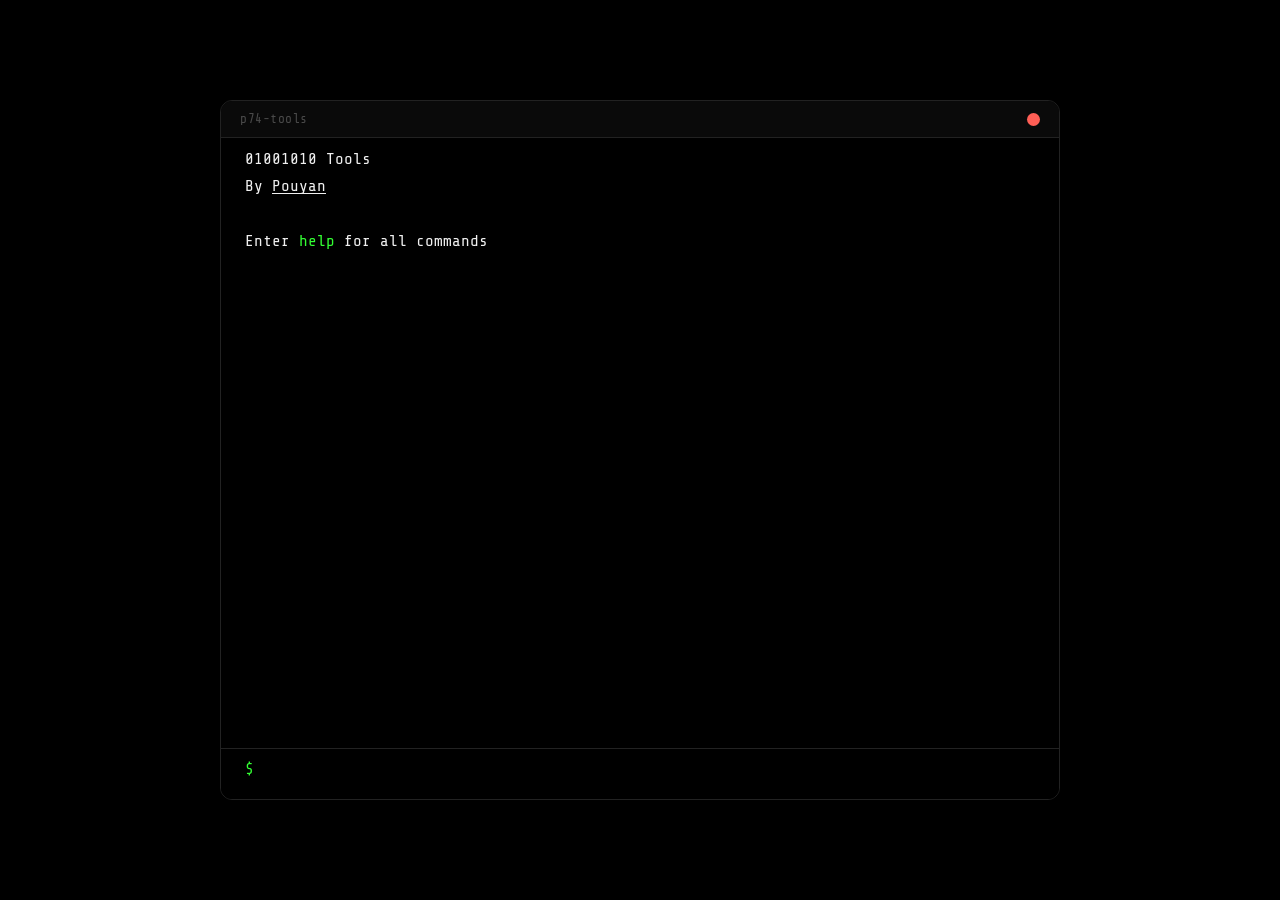
==== commit 25275d65: "Minor fixes" ====
--- a/index.html
+++ b/index.html
@@ -4,458 +4,420 @@
 <head>
     <meta charset="UTF-8" />
     <meta http-equiv="X-UA-Compatible" content="IE=edge" />
-    <meta name="viewport" content="width=device-width, initial-scale=1.0" />
+    <meta name="viewport" content="width=device-width, initial-scale=1.0, viewport-fit=cover" />
     <title>P74 Tools</title>
 
     <link rel="preconnect" href="https://fonts.googleapis.com" />
     <link rel="preconnect" href="https://fonts.gstatic.com" crossorigin />
     <link href="https://fonts.googleapis.com/css2?family=Share+Tech+Mono&display=swap" rel="stylesheet" />
-	
-	<link rel="icon" href="icon.ico" />
+
+    <link rel="icon" href="icon.ico" />
 
     <style>
     /* ── reset & base ── */
     * {
-    margin: 0;
-    padding: 0;
-    box-sizing: border-box;
-	}
-
-	:root {
-		font-size: 16px;
-		--bg: #000000;
-		--fg: #f0f0f0;
-		--dim: #666666;
-		--prompt: #33ff33;
-		--border: #222222;
-		--dot-red: #ff5f56;
-		--dot-yellow: #ffbd2e;
-		--dot-green: #27c93f;
-	}
-
-	html,
-	body {
-		height: 100%;
-		overflow: hidden;
-	}
-
-	body {
-		background: var(--bg);
-		color: var(--fg);
-		font-family: 'Share Tech Mono', monospace;
-		display: flex;
-		align-items: center;
-		justify-content: center;
-		padding: 2vw;
-		margin: 0;
-	}
-
-	/* ── terminal window ── */
-	.terminal {
-		width: 100%;
-		max-width: 840px;
-		height: 90vh;
-		max-height: 700px;
-		background: var(--bg);
-		border: 1px solid var(--border);
-		border-radius: 12px;
-		overflow: hidden;
-		/* removed box-shadow to eliminate glow */
-		display: flex;
-		flex-direction: column;
-	}
-
-	/* ── title bar ── */
-	.titlebar {
-		display: flex;
-		align-items: center;
-		padding: 0.7rem 1.2rem;
-		background: #0a0a0a;
-		border-bottom: 1px solid var(--border);
-		user-select: none;
-		flex-shrink: 0;
-	}
-
-	.titlebar .label {
-		font-size: 0.8rem;
-		color: var(--dim);
-		letter-spacing: 0.04em;
-		opacity: 0.7;
-		font-family: 'Share Tech Mono', monospace;
-	}
-
-	.dots {
-		display: flex;
-		gap: 0.55rem;
-		margin-left: auto;
-		flex-shrink: 0;
-	}
-
-	.dot {
-		width: 13px;
-		height: 13px;
-		border-radius: 50%;
-		display: block;
-		flex-shrink: 0;
-	}
-	.dot.red {
-		background: var(--dot-red);
-	}
-	.dot.yellow {
-		background: var(--dot-yellow);
-	}
-	.dot.green {
-		background: var(--dot-green);
-	}
-
-	/* ── output area ── */
-	.output {
-		flex: 1;
-		overflow-y: auto;
-		padding: 0.5rem 1.5rem 0.2rem 1.5rem;
-		background: var(--bg);
-		font-size: 1rem;
-		line-height: 1.6;
-		scroll-behavior: smooth;
-	}
-
-	.output::-webkit-scrollbar {
-		width: 6px;
-	}
-	.output::-webkit-scrollbar-track {
-		background: transparent;
-	}
-	.output::-webkit-scrollbar-thumb {
-		background: var(--border);
-		border-radius: 4px;
-	}
-	.output::-webkit-scrollbar-thumb:hover {
-		background: var(--dim);
-	}
-
-	/* ── sticky header (always visible) ── */
-	.sticky-header {
-		position: sticky;
-		top: 0;
-		background: var(--bg);
-		z-index: 2;
-		padding: 0.6rem 0 0.8rem 0;
-		border-bottom: 1px solid var(--border);
-		margin-bottom: 0.8rem;
-	}
-
-	.sticky-header .title {
-		font-size: 1.8rem;
-		color: var(--fg);
-	}
-	.sticky-header .title span {
-		color: var(--prompt);
-	}
-	.sticky-header .hint {
-		color: var(--dim);
-		font-size: 0.85rem;
-		margin-top: 0.4rem;
-		opacity: 0.6;
-	}
-
-	.sticky-header .cmd-grid {
-		display: flex;
-		flex-wrap: wrap;
-		gap: 0.8rem 1.8rem;
-		margin-top: 0.7rem;
-		padding: 0.3rem 0;
-	}
-
-	.sticky-header .cmd-grid a {
-		color: var(--fg);
-		text-decoration: none;
-		font-size: 1rem;
-		transition: color 0.2s;
-		display: inline-flex;
-		align-items: center;
-		gap: 0.25rem;
-	}
-
-	.sticky-header .cmd-grid a .prompt-symbol {
-		color: var(--prompt);
-		font-weight: 400;
-	}
-
-	.sticky-header .cmd-grid a:hover {
-		color: var(--prompt);
-	}
-
-	.sticky-header .cmd-grid a .cmd-name {
-		border-bottom: 1px solid transparent;
-		transition: border-color 0.2s;
-	}
-	.sticky-header .cmd-grid a:hover .cmd-name {
-		border-bottom-color: var(--prompt);
-	}
-
-	.sticky-header .cmd-grid a .cmd-desc {
-		color: var(--dim);
-		font-size: 0.8rem;
-		margin-left: 0.3rem;
-	}
-	.sticky-header .cmd-grid a:hover .cmd-desc {
-		color: var(--dim);
-	}
-
-	/* ── dynamic lines ── */
-	.output .line {
-		white-space: pre-wrap;
-		word-break: break-word;
-		padding: 0.05rem 0;
-	}
-
-	.output .line.prompt-line {
-		color: var(--fg);
-	}
-
-	.output .line.prompt-line .prompt-symbol {
-		color: var(--prompt);
-	}
-
-	.output .line.output-line {
-		color: var(--fg);
-		padding-left: 0.5rem;
-	}
-
-	.output .line.output-line.dim {
-		color: var(--dim);
-	}
-
-	.output .line.output-line.error {
-		color: #ff6b6b;
-	}
-
-	.output .line.output-line.success {
-		color: var(--prompt);
-	}
-
-	.output .line.output-line.help {
-		color: var(--fg);
-	}
-
-	.output .line.output-line.help .cmd-name {
-		color: #66d9ff;
-	}
-
-	.output .line.output-line.help .cmd-desc {
-		color: var(--dim);
-	}
-
-	/* ── input line ── */
-	.input-line {
-		display: flex;
-		align-items: center;
-		padding: 0.6rem 1.5rem 1.2rem 1.5rem;
-		background: var(--bg);
-		border-top: 1px solid var(--border);
-		flex-shrink: 0;
-		gap: 0.6rem;
-	}
-
-	.input-line .prompt {
-		color: var(--prompt);
-		font-size: 1rem;
-		font-family: 'Share Tech Mono', monospace;
-		flex-shrink: 0;
-	}
-
-	.input-line #command-input {
-		flex: 1;
-		background: transparent;
-		border: none;
-		outline: none;
-		color: var(--fg);
-		font-family: 'Share Tech Mono', monospace;
-		font-size: 1rem;
-		padding: 0.1rem 0;
-		caret-color: var(--prompt);
-		min-width: 0;
-	}
-
-	.input-line #command-input::selection {
-		background: rgba(51, 255, 51, 0.25);
-	}
-
-	/* ── responsive ── */
-	@media (max-width: 640px) {
-		:root {
-			font-size: 14px;
-		}
-		/* Add margins on mobile – body padding increased */
-		body {
-			padding: 3vh 3vw;
-		}
-		.terminal {
-			max-height: 88vh;
-			height: 88vh;
-			border-radius: 8px;
-		}
-		.output {
-			padding: 0.3rem 1rem 0.2rem 1rem;
-		}
-		.input-line {
-			padding: 0.4rem 1rem 0.8rem 1rem;
-		}
-		.titlebar {
-			padding: 0.5rem 0.8rem;
-		}
-		.dot {
-			width: 10px;
-			height: 10px;
-		}
-		.titlebar .label {
-			font-size: 0.65rem;
-		}
-		.sticky-header .title {
-			font-size: 1.4rem;
-		}
-		.sticky-header .cmd-grid {
-			gap: 0.4rem 1rem;
-		}
-		.sticky-header .cmd-grid a {
-			font-size: 0.9rem;
-		}
-		.sticky-header .cmd-grid a .cmd-desc {
-			display: none;
-		}
-	}
-
-	@media (max-width: 400px) {
-		:root {
-			font-size: 12px;
-		}
-		body {
-			padding: 2.5vh 2.5vw;
-		}
-		.terminal {
-			max-height: 85vh;
-			height: 85vh;
-			border-radius: 6px;
-		}
-		.output {
-			padding: 0.2rem 0.6rem 0.2rem 0.6rem;
-		}
-		.input-line {
-			padding: 0.3rem 0.6rem 0.6rem 0.6rem;
-		}
-		.sticky-header .title {
-			font-size: 1.2rem;
-		}
-		.sticky-header .cmd-grid a {
-			font-size: 0.8rem;
-		}
-	}
-
-	@media print {
-		body {
-			background: white;
-			padding: 1rem;
-		}
-		.terminal {
-			border-color: #ccc;
-			box-shadow: none;
-			height: auto;
-			max-height: none;
-			border-radius: 4px;
-		}
-		.titlebar {
-			background: #eee;
-			border-color: #ccc;
-		}
-		.titlebar .label {
-			color: #555;
-		}
-		.dot {
-			border: 1px solid #999;
-			background: #ccc !important;
-		}
-		.output {
-			background: white;
-			color: black;
-			overflow: visible;
-			padding: 1rem;
-		}
-		.sticky-header {
-			background: white;
-			border-color: #ccc;
-		}
-		.sticky-header .title {
-			color: black;
-		}
-		.sticky-header .title span {
-			color: #006600;
-		}
-		.sticky-header .hint {
-			color: #555;
-		}
-		.sticky-header .cmd-grid a {
-			color: black;
-		}
-		.sticky-header .cmd-grid a .prompt-symbol {
-			color: #006600;
-		}
-		.sticky-header .cmd-grid a .cmd-desc {
-			color: #555;
-		}
-		.sticky-header .cmd-grid a:hover .cmd-name {
-			border-bottom-color: #006600;
-		}
-		.output .line {
-			color: black !important;
-		}
-		.output .line.prompt-line .prompt-symbol {
-			color: #006600 !important;
-		}
-		.output .line.output-line.dim {
-			color: #555 !important;
-		}
-		.output .line.output-line.error {
-			color: #cc0000 !important;
-		}
-		.output .line.output-line.success {
-			color: #006600 !important;
-		}
-		.output .line.output-line.help .cmd-name {
-			color: #0055aa !important;
-		}
-		.output .line.output-line.help .cmd-desc {
-			color: #555 !important;
-		}
-		.input-line {
-			border-color: #ccc;
-			background: white;
-			padding: 0.5rem 1rem;
-		}
-		.input-line .prompt {
-			color: #006600 !important;
-		}
-		.input-line #command-input {
-			color: black;
-			caret-color: black;
-		}
-		.input-line #command-input::selection {
-			background: #ccc;
-		}
-	}
+        margin: 0;
+        padding: 0;
+        box-sizing: border-box;
+    }
+
+    :root {
+        font-size: 16px;
+        --bg: #000000;
+        --fg: #f0f0f0;
+        --dim: #666666;
+        --prompt: #33ff33;
+        --border: #222222;
+        --dot-red: #ff5f56;
+    }
+
+    html {
+        height: 100%;
+        overflow: hidden;
+        background: var(--bg);
+    }
+
+    /*
+     * The body is pinned to the *visible* viewport. --vv-h and --vv-top are
+     * kept up to date by the script (window.visualViewport), so when a mobile
+     * keyboard opens the terminal shrinks to the space above it and its top
+     * and bottom edges stay on the edges of what the user can see.
+     * Before the script runs (or without visualViewport) it falls back to the
+     * whole dynamic viewport.
+     */
+    body {
+        position: fixed;
+        left: 0;
+        right: 0;
+        top: var(--vv-top, 0px);
+        height: var(--vv-h, 100dvh);
+        overflow: hidden;
+        background: var(--bg);
+        color: var(--fg);
+        font-family: 'Share Tech Mono', monospace;
+        display: flex;
+        align-items: center;
+        justify-content: center;
+        padding: 2vw;
+        margin: 0;
+    }
+
+    /* ── terminal window ── */
+    .terminal {
+        width: 100%;
+        max-width: 840px;
+        height: 90%;
+        max-height: 700px;
+        background: var(--bg);
+        border: 1px solid var(--border);
+        border-radius: 12px;
+        overflow: hidden;
+        display: flex;
+        flex-direction: column;
+    }
+
+    /* ── title bar ── */
+    .titlebar {
+        display: flex;
+        align-items: center;
+        padding: 0.7rem 1.2rem;
+        background: #0a0a0a;
+        border-bottom: 1px solid var(--border);
+        user-select: none;
+        flex-shrink: 0;
+    }
+
+    .titlebar .label {
+        font-size: 0.8rem;
+        color: var(--dim);
+        letter-spacing: 0.04em;
+        opacity: 0.7;
+        font-family: 'Share Tech Mono', monospace;
+    }
+
+    .dots {
+        display: flex;
+        gap: 0.55rem;
+        margin-left: auto;
+        flex-shrink: 0;
+    }
+
+    .dot {
+        width: 13px;
+        height: 13px;
+        border-radius: 50%;
+        display: block;
+        flex-shrink: 0;
+    }
+    /* the red dot is a real button: it closes the tab, same as `exit` */
+    button.dot {
+        border: none;
+        padding: 0;
+        cursor: pointer;
+        -webkit-tap-highlight-color: transparent;
+    }
+    .dot.red {
+        position: relative;
+        background: var(--dot-red);
+    }
+    /* invisible, larger touch target around the small dot */
+    .dot.red::after {
+        content: '';
+        position: absolute;
+        inset: -10px;
+    }
+    .dot.red:hover {
+        filter: brightness(1.15);
+    }
+    .dot.red:focus-visible {
+        outline: 2px solid var(--fg);
+        outline-offset: 2px;
+    }
+
+    /* ── output area ── */
+    .output {
+        flex: 1;
+        min-height: 0;
+        overflow-y: auto;
+        overscroll-behavior: contain;
+        padding: 0.5rem 1.5rem 0.2rem 1.5rem;
+        background: var(--bg);
+        font-size: 1rem;
+        line-height: 1.6;
+        scroll-behavior: smooth;
+    }
+
+    .output::-webkit-scrollbar {
+        width: 6px;
+    }
+    .output::-webkit-scrollbar-track {
+        background: transparent;
+    }
+    .output::-webkit-scrollbar-thumb {
+        background: var(--border);
+        border-radius: 4px;
+    }
+    .output::-webkit-scrollbar-thumb:hover {
+        background: var(--dim);
+    }
+
+    /* ── welcome message / inline links ── */
+    .output a {
+        color: var(--fg);
+        text-decoration: underline;
+        text-underline-offset: 0.15em;
+    }
+
+    .output a:hover {
+        color: var(--prompt);
+    }
+
+    .output .hl {
+        color: var(--prompt);
+    }
+
+    /* ── dynamic lines ── */
+    .output .line {
+        white-space: pre-wrap;
+        word-break: break-word;
+        padding: 0.05rem 0;
+    }
+
+    /* empty lines (spacers in `help`) still need a line box to have height */
+    .output .line:empty::after {
+        content: '\00a0';
+    }
+
+    .output .line.prompt-line {
+        color: var(--fg);
+    }
+
+    .output .line.prompt-line .prompt-symbol {
+        color: var(--prompt);
+    }
+
+    .output .line.output-line {
+        color: var(--fg);
+        padding-left: 0.5rem;
+    }
+
+    .output .line.output-line.dim {
+        color: var(--dim);
+    }
+
+    .output .line.output-line.error {
+        color: #ff6b6b;
+    }
+
+    .output .line.output-line.success {
+        color: var(--prompt);
+    }
+
+    .output .line.output-line.help {
+        color: var(--fg);
+    }
+
+    .output .line.output-line.help .cmd-name {
+        color: #66d9ff;
+    }
+
+    .output .line.output-line.help .cmd-desc {
+        color: var(--dim);
+    }
+
+    /* the actual apps in `help` (name and description) are bold */
+    .output .line.output-line.help.app {
+        font-weight: bold;
+    }
+
+    /* ── input line ── */
+    .input-line {
+        display: flex;
+        align-items: center;
+        padding: 0.6rem 1.5rem 1.2rem 1.5rem;
+        background: var(--bg);
+        border-top: 1px solid var(--border);
+        flex-shrink: 0;
+        gap: 0.6rem;
+    }
+
+    /* 16px minimum: iOS Safari zooms the whole page when an input below
+       16px gets focus, which is another way the terminal ended up clipped */
+    .input-line .prompt {
+        color: var(--prompt);
+        font-size: max(16px, 1rem);
+        font-family: 'Share Tech Mono', monospace;
+        flex-shrink: 0;
+    }
+
+    .input-line #command-input {
+        flex: 1;
+        background: transparent;
+        border: none;
+        outline: none;
+        color: var(--fg);
+        font-family: 'Share Tech Mono', monospace;
+        font-size: max(16px, 1rem);
+        padding: 0.1rem 0;
+        caret-color: var(--prompt);
+        min-width: 0;
+    }
+
+    .input-line #command-input::selection {
+        background: rgba(51, 255, 51, 0.25);
+    }
+
+    /* ── responsive ── */
+    @media (max-width: 640px) {
+        :root {
+            font-size: 14px;
+        }
+        /* The terminal's top and bottom edges sit on the top and bottom of the
+           visible page; only the sides keep a margin. Safe-area insets keep it
+           clear of notches / the home indicator, and the bottom one is dropped
+           while the keyboard is open (the keyboard covers that area anyway). */
+        body {
+            padding: env(safe-area-inset-top) calc(3vw + env(safe-area-inset-right)) env(safe-area-inset-bottom) calc(3vw + env(safe-area-inset-left));
+            align-items: stretch;
+        }
+        html.kb-open body {
+            padding-bottom: 0;
+        }
+        .terminal {
+            height: 100%;
+            max-height: none;
+            border-radius: 8px;
+        }
+        .output {
+            padding: 0.3rem 1rem 0.2rem 1rem;
+        }
+        .input-line {
+            padding: 0.4rem 1rem 0.8rem 1rem;
+        }
+        html.kb-open .input-line {
+            padding-bottom: 0.5rem;
+        }
+        .titlebar {
+            padding: 0.5rem 0.8rem;
+        }
+        .dot {
+            width: 10px;
+            height: 10px;
+        }
+        .titlebar .label {
+            font-size: 0.65rem;
+        }
+    }
+
+    @media (max-width: 400px) {
+        :root {
+            font-size: 12px;
+        }
+        body {
+            padding-left: calc(2.5vw + env(safe-area-inset-left));
+            padding-right: calc(2.5vw + env(safe-area-inset-right));
+        }
+        .terminal {
+            border-radius: 6px;
+        }
+        .output {
+            padding: 0.2rem 0.6rem 0.2rem 0.6rem;
+        }
+        .input-line {
+            padding: 0.3rem 0.6rem 0.6rem 0.6rem;
+        }
+    }
+
+    @media print {
+        html,
+        body {
+            height: auto;
+            overflow: visible;
+        }
+        body {
+            position: static;
+            background: white;
+            padding: 1rem;
+        }
+        .terminal {
+            border-color: #ccc;
+            box-shadow: none;
+            height: auto;
+            max-height: none;
+            border-radius: 4px;
+        }
+        .titlebar {
+            background: #eee;
+            border-color: #ccc;
+        }
+        .titlebar .label {
+            color: #555;
+        }
+        .dot {
+            border: 1px solid #999;
+            background: #ccc !important;
+        }
+        .output {
+            background: white;
+            color: black;
+            overflow: visible;
+            padding: 1rem;
+        }
+        .output .line {
+            color: black !important;
+        }
+        .output .line.prompt-line .prompt-symbol {
+            color: #006600 !important;
+        }
+        .output a {
+            color: #0055aa;
+        }
+        .output .hl {
+            color: #006600;
+        }
+        .output .line.output-line.dim {
+            color: #555 !important;
+        }
+        .output .line.output-line.error {
+            color: #cc0000 !important;
+        }
+        .output .line.output-line.success {
+            color: #006600 !important;
+        }
+        .output .line.output-line.help .cmd-name {
+            color: #0055aa !important;
+        }
+        .output .line.output-line.help .cmd-desc {
+            color: #555 !important;
+        }
+        .input-line {
+            border-color: #ccc;
+            background: white;
+            padding: 0.5rem 1rem;
+        }
+        .input-line .prompt {
+            color: #006600 !important;
+        }
+        .input-line #command-input {
+            color: black;
+            caret-color: black;
+        }
+        .input-line #command-input::selection {
+            background: #ccc;
+        }
+    }
     </style>
 </head>
 
 <body>
 
-    <div class="terminal">
+    <div class="terminal" id="terminal">
 
         <!-- title bar -->
         <div class="titlebar">
             <span class="label">p74-tools</span>
             <span class="dots">
-                <span class="dot red"></span>
-                <span class="dot yellow"></span>
-                <span class="dot green"></span>
+                <button type="button" class="dot red" id="close-btn" aria-label="Close tab" title="Close tab"></button>
             </span>
         </div>
 
@@ -465,7 +427,7 @@
         <!-- input line -->
         <div class="input-line">
             <span class="prompt">$</span>
-            <input type="text" id="command-input" autofocus autocomplete="off" spellcheck="false" />
+            <input type="text" id="command-input" autofocus autocomplete="off" autocapitalize="off" autocorrect="off" spellcheck="false" enterkeyhint="send" />
         </div>
 
     </div>
@@ -473,80 +435,120 @@
     <script>
         (function() {
             // ── DOM refs ──
+            const root = document.documentElement;
+            const terminal = document.getElementById('terminal');
             const output = document.getElementById('output');
             const input = document.getElementById('command-input');
 
             // ── state ──
-            let history = [];
+            const cmdHistory = [];
             let historyIndex = -1;
 
+            // ── visible viewport (mobile keyboard) ──
+            // The layout viewport does not shrink when a mobile keyboard opens
+            // (iOS never, Android Chrome by default), so 100vh-based sizing ends
+            // up partly behind the keyboard. Instead the page is pinned to the
+            // visual viewport: --vv-h is the visible height, --vv-top the
+            // distance the browser has scrolled the visible area down.
+            const vv = window.visualViewport;
+
+            function syncViewport() {
+                const h = vv ? vv.height : window.innerHeight;
+                const top = vv ? vv.offsetTop : 0;
+                root.style.setProperty('--vv-h', h + 'px');
+                root.style.setProperty('--vv-top', top + 'px');
+                root.classList.toggle('kb-open', window.innerHeight - h > 120);
+                scrollToBottom();
+            }
+
+            if (vv) {
+                vv.addEventListener('resize', syncViewport);
+                vv.addEventListener('scroll', syncViewport);
+            }
+            window.addEventListener('resize', syncViewport);
+            window.addEventListener('orientationchange', syncViewport);
+
             // ── helpers ──
+            function escapeHtml(str) {
+                return String(str).replace(/[&<>"']/g, ch => ({
+                    '&': '&amp;',
+                    '<': '&lt;',
+                    '>': '&gt;',
+                    '"': '&quot;',
+                    "'": '&#39;'
+                }[ch]));
+            }
+
             function scrollToBottom() {
                 output.scrollTop = output.scrollHeight;
             }
 
-            function appendLine(text, className = '') {
+            // `html` is trusted markup. Anything the user typed must go through
+            // escapeHtml() before it gets here.
+            function appendLine(html, className = '') {
                 const div = document.createElement('div');
                 div.className = 'line ' + className;
-                div.innerHTML = text;
+                div.innerHTML = html;
                 output.appendChild(div);
                 scrollToBottom();
             }
 
-            function appendOutput(text, className = 'output-line') {
-                appendLine(text, className);
+            function appendOutput(html, className = 'output-line') {
+                appendLine(html, className);
             }
 
             function appendPrompt(cmd) {
-                appendLine(`<span class="prompt-symbol">$</span> ${cmd}`, 'prompt-line');
-            }
-
-            // ── sticky header (always visible) ──
-            function buildStickyHeader() {
-                const header = document.createElement('div');
-                header.className = 'sticky-header';
-                header.id = 'sticky-header';
-                header.innerHTML = `
-                    <div class="title">P74 <span>Tools</span></div>
-                    <div class="cmd-grid">
-                        <a href="matrix.html">
-                            <span class="prompt-symbol">$</span>
-                            <span class="cmd-name">matrix</span>
-                            <span class="cmd-desc">polylingual matrix rain</span>
-                        </a>
-                        <a href="datetime.html">
-                            <span class="prompt-symbol">$</span>
-                            <span class="cmd-name">datetime</span>
-                            <span class="cmd-desc">decimal clock</span>
-                        </a>
-                        <a href="datetime-converter.html">
-                            <span class="prompt-symbol">$</span>
-                            <span class="cmd-name">time-converter</span>
-                            <span class="cmd-desc">time converter</span>
-                        </a>
-                        <a href="duodecimal.html">
-                            <span class="prompt-symbol">$</span>
-                            <span class="cmd-name">duodecimal</span>
-                            <span class="cmd-desc">duodecimal converter</span>
-                        </a>
-                        <a href="chronograph.html">
-                            <span class="prompt-symbol">$</span>
-                            <span class="cmd-name">chronograph</span>
-                            <span class="cmd-desc">chronograph</span>
-                        </a>
-                    </div>
-                    <div class="hint">Type <span style="color:var(--prompt)">help</span> for all commands · <span style="color:var(--prompt)">clear</span> to clear screen</div>
-                `;
-                return header;
-            }
-
-            function renderStickyHeader() {
-                const old = document.getElementById('sticky-header');
-                if (old) old.remove();
-                const header = buildStickyHeader();
-                output.prepend(header);
+                appendLine(`<span class="prompt-symbol">$</span> ${escapeHtml(cmd)}`, 'prompt-line');
+            }
+
+            // ── welcome message ──
+            function showWelcome() {
+                appendLine('01001010 Tools');
+                appendLine('By <a href="https://p74.ir" target="_blank" rel="noopener noreferrer">Pouyan</a>');
+                appendLine('');
+                appendLine('Enter <span class="hl">help</span> for all commands');
+                appendLine('');
+            }
+
+            // Like a real terminal, clearing wipes everything, welcome included.
+            function clearScreen() {
+                output.innerHTML = '';
                 scrollToBottom();
             }
+
+            // ── exit (the `exit` command and the red button) ──
+            function exitTerminal() {
+                appendOutput('→ closing tab …', 'output-line dim');
+                setTimeout(() => {
+                    // window.close() does not throw when the browser
+                    // refuses (tab not opened by a script), it just
+                    // does nothing – so check whether we're still here.
+                    try {
+                        window.close();
+                    } catch (_) {}
+                    setTimeout(() => {
+                        if (!window.closed) {
+                            appendOutput('⚠️  Cannot close tab programmatically. Please close it manually (Ctrl+W / Cmd+W).',
+                                'output-line error');
+                        }
+                    }, 200);
+                }, 200);
+            }
+
+            document.getElementById('close-btn').addEventListener('click', exitTerminal);
+
+            // ── navigation commands ──
+            // A Map (not a plain object): looking up "constructor", "toString"
+            // etc. in an object literal finds inherited members and would
+            // send the page to a function instead of printing "command not found".
+            const NAV_COMMANDS = new Map([
+                ['matrix', 'matrix.html'],
+                ['datetime', 'datetime.html'],
+                ['time-converter', 'datetime-converter.html'],
+                ['duodecimal', 'duodecimal.html'],
+                ['chronograph', 'chronograph.html'],
+                ['watch', 'watch.html']
+            ]);
 
             // ── command logic ──
             function processCommand(cmd) {
@@ -561,7 +563,6 @@
 
                 const lower = trimmed.toLowerCase();
 
-                // ---- new commands ----
                 // cat (alone or with arguments)
                 if (lower === 'cat' || lower.startsWith('cat ')) {
                     appendOutput('Meow', 'output-line');
@@ -586,85 +587,42 @@
                     return;
                 }
 
-                // man (alone or with argument)
-                if (lower === 'man' || lower.startsWith('man ')) {
-                    let arg = '';
-                    if (lower === 'man') {
-                        arg = '';
-                    } else {
-                        // extract the argument after the space (preserve original case)
-                        const spaceIndex = trimmed.indexOf(' ');
-                        if (spaceIndex !== -1) {
-                            arg = trimmed.substring(spaceIndex + 1);
-                        } else {
-                            // fallback (should not happen)
-                            arg = '';
-                        }
-                    }
-                    appendOutput(`= woman${arg ? ' ' + arg : ''}`, 'output-line');
-                    return;
-                }
-				
-				// woman (alone or with argument)
-                if (lower === 'woman' || lower.startsWith('woman ')) {
-                    let arg = '';
-                    if (lower === 'woman') {
-                        arg = '';
-                    } else {
-                        // extract the argument after the space (preserve original case)
-                        const spaceIndex = trimmed.indexOf(' ');
-                        if (spaceIndex !== -1) {
-                            arg = trimmed.substring(spaceIndex + 1);
-                        } else {
-                            // fallback (should not happen)
-                            arg = '';
-                        }
-                    }
-                    appendOutput(`= man${arg ? ' ' + arg : ''}`, 'output-line');
+                // man / woman (alone or with an argument): each points at the other
+                const manMatch = /^(man|woman)(?:\s+(.+))?$/i.exec(trimmed);
+                if (manMatch) {
+                    const other = manMatch[1].toLowerCase() === 'man' ? 'woman' : 'man';
+                    const arg = manMatch[2] ? ' ' + escapeHtml(manMatch[2]) : '';
+                    appendOutput(`= ${other}${arg}`, 'output-line');
                     return;
                 }
 
                 // Navigation commands – redirect immediately
-                const navCommands = {
-                    'matrix': 'matrix.html',
-                    'datetime': 'datetime.html',
-                    'time-converter': 'datetime-converter.html',
-                    'duodecimal': 'duodecimal.html',
-                    'chronograph': 'chronograph.html',
-                };
-
-                if (navCommands[lower]) {
-                    window.location.href = navCommands[lower];
+                if (NAV_COMMANDS.has(lower)) {
+                    window.location.href = NAV_COMMANDS.get(lower);
                     return;
                 }
 
                 // System / easter egg commands
                 switch (lower) {
                     case 'exit':
-                        appendOutput('→ closing tab …', 'output-line dim');
-                        setTimeout(() => {
-                            try {
-                                window.close();
-                            } catch (_) {
-                                appendOutput('⚠️  Cannot close tab programmatically. Please close it manually (Ctrl+W / Cmd+W).',
-                                    'output-line error');
-                            }
-                        }, 200);
+                        exitTerminal();
                         break;
 
                     case 'help':
                         appendOutput('', '');
                         appendOutput('Available commands:', 'output-line help');
                         appendOutput('  <span class="cmd-name">matrix</span>            <span class="cmd-desc">Polylingual Matrix Rain</span>',
-                            'output-line help');
+                            'output-line help app');
                         appendOutput('  <span class="cmd-name">datetime</span>          <span class="cmd-desc">Decimal Clock</span>',
-                            'output-line help');
+                            'output-line help app');
                         appendOutput('  <span class="cmd-name">time-converter</span>    <span class="cmd-desc">Time Converter</span>',
-                            'output-line help');
+                            'output-line help app');
                         appendOutput('  <span class="cmd-name">duodecimal</span>        <span class="cmd-desc">Duodecimal Converter</span>',
-                            'output-line help');
+                            'output-line help app');
                         appendOutput('  <span class="cmd-name">chronograph</span>       <span class="cmd-desc">Chronograph</span>',
-                            'output-line help');
+                            'output-line help app');
+                        appendOutput('  <span class="cmd-name">watch</span>             <span class="cmd-desc">My dream wristwatch</span>',
+                            'output-line help app');
                         appendOutput('  <span class="cmd-name">cat</span>               <span class="cmd-desc">Concatenate files</span>',
                             'output-line help');
                         appendOutput('  <span class="cmd-name">man</span>               <span class="cmd-desc">Reference manuals</span>',
@@ -676,6 +634,8 @@
                         appendOutput('  <span class="cmd-name">whoami</span>            <span class="cmd-desc">Print current user</span>',
                             'output-line help');
                         appendOutput('  <span class="cmd-name">clear</span>             <span class="cmd-desc">Clear the terminal screen</span>',
+                            'output-line help');
+                        appendOutput('  <span class="cmd-name">clr</span>               <span class="cmd-desc">Alias for clear</span>',
                             'output-line help');
                         appendOutput('  <span class="cmd-name">exit</span>              <span class="cmd-desc">Close the tab</span>',
                             'output-line help');
@@ -691,14 +651,8 @@
                         break;
 
                     case 'clear':
-                        const header = document.getElementById('sticky-header');
-                        output.innerHTML = '';
-                        if (header) {
-                            output.appendChild(header);
-                        } else {
-                            renderStickyHeader();
-                        }
-                        scrollToBottom();
+                    case 'clr':
+                        clearScreen();
                         break;
 
                     case 'pwd':
@@ -706,15 +660,12 @@
                         break;
 
                     case 'ls':
-                        appendOutput('permission denied', 'output-line error');
-                        break;
-
                     case 'cd':
                         appendOutput('permission denied', 'output-line error');
                         break;
 
                     default:
-                        appendOutput(`"${trimmed}": command not found`, 'output-line error');
+                        appendOutput(`"${escapeHtml(trimmed)}": command not found`, 'output-line error');
                         break;
                 }
             }
@@ -722,19 +673,14 @@
             // ── input handling ──
             function handleSubmit() {
                 const cmd = input.value;
-                if (cmd === undefined || cmd === null) return;
-
-                const trimmed = cmd.trim();
-                if (trimmed !== '') {
-                    history.push(cmd);
-                    historyIndex = history.length;
-                } else {
-                    historyIndex = history.length;
+
+                if (cmd.trim() !== '') {
+                    cmdHistory.push(cmd);
                 }
 
                 input.value = '';
                 processCommand(cmd);
-                historyIndex = history.length;
+                historyIndex = cmdHistory.length;
             }
 
             // ── keyboard events ──
@@ -747,10 +693,10 @@
 
                 if (e.key === 'ArrowUp') {
                     e.preventDefault();
-                    if (history.length === 0) return;
+                    if (cmdHistory.length === 0) return;
                     if (historyIndex > 0) {
                         historyIndex--;
-                        input.value = history[historyIndex];
+                        input.value = cmdHistory[historyIndex];
                     }
                     setTimeout(() => {
                         input.selectionStart = input.selectionEnd = input.value.length;
@@ -760,12 +706,12 @@
 
                 if (e.key === 'ArrowDown') {
                     e.preventDefault();
-                    if (history.length === 0) return;
-                    if (historyIndex < history.length - 1) {
+                    if (cmdHistory.length === 0) return;
+                    if (historyIndex < cmdHistory.length - 1) {
                         historyIndex++;
-                        input.value = history[historyIndex];
+                        input.value = cmdHistory[historyIndex];
                     } else {
-                        historyIndex = history.length;
+                        historyIndex = cmdHistory.length;
                         input.value = '';
                     }
                     setTimeout(() => {
@@ -775,44 +721,32 @@
                 }
 
                 // Ctrl+L / Cmd+L → clear
-                if ((e.ctrlKey || e.metaKey) && e.key === 'l') {
+                if ((e.ctrlKey || e.metaKey) && e.key.toLowerCase() === 'l') {
                     e.preventDefault();
-                    const header = document.getElementById('sticky-header');
-                    output.innerHTML = '';
-                    if (header) {
-                        output.appendChild(header);
-                    } else {
-                        renderStickyHeader();
-                    }
-                    scrollToBottom();
+                    clearScreen();
                 }
             });
 
             // ── focus management ──
-            document.querySelector('.terminal').addEventListener('click', function(e) {
-                if (e.target.tagName !== 'INPUT') {
-                    input.focus();
-                }
+            // Clicking the terminal puts the cursor in the prompt, like a real
+            // terminal – except on links (so they stay usable) and while text
+            // is being selected (so it can be copied). There is deliberately no
+            // blur handler: forcing focus back made Tab, text selection and
+            // dismissing the mobile keyboard impossible.
+            terminal.addEventListener('click', function(e) {
+                if (e.target.closest('a')) return;
+                const sel = window.getSelection();
+                if (sel && sel.toString() !== '') return;
+                input.focus({ preventScroll: true });
             });
 
-            input.addEventListener('blur', function() {
-                setTimeout(() => {
-                    if (document.activeElement !== input) {
-                        input.focus();
-                    }
-                }, 10);
-            });
-
             // ── init ──
-            renderStickyHeader();
+            syncViewport();
+            showWelcome();
 
             setTimeout(() => {
-                input.focus();
+                input.focus({ preventScroll: true });
             }, 100);
-
-            output.addEventListener('click', function() {
-                input.focus();
-            });
 
             console.log('⎯⎯⎯⎯⎯⎯⎯⎯⎯⎯⎯⎯⎯⎯⎯⎯⎯⎯⎯⎯⎯⎯⎯⎯⎯⎯⎯⎯⎯⎯⎯⎯⎯⎯⎯⎯⎯⎯⎯⎯⎯⎯⎯⎯⎯⎯⎯⎯');
             console.log('  P74 Tools terminal active');
@@ -824,4 +758,4 @@
 
 </body>
 
-</html>+</html>
